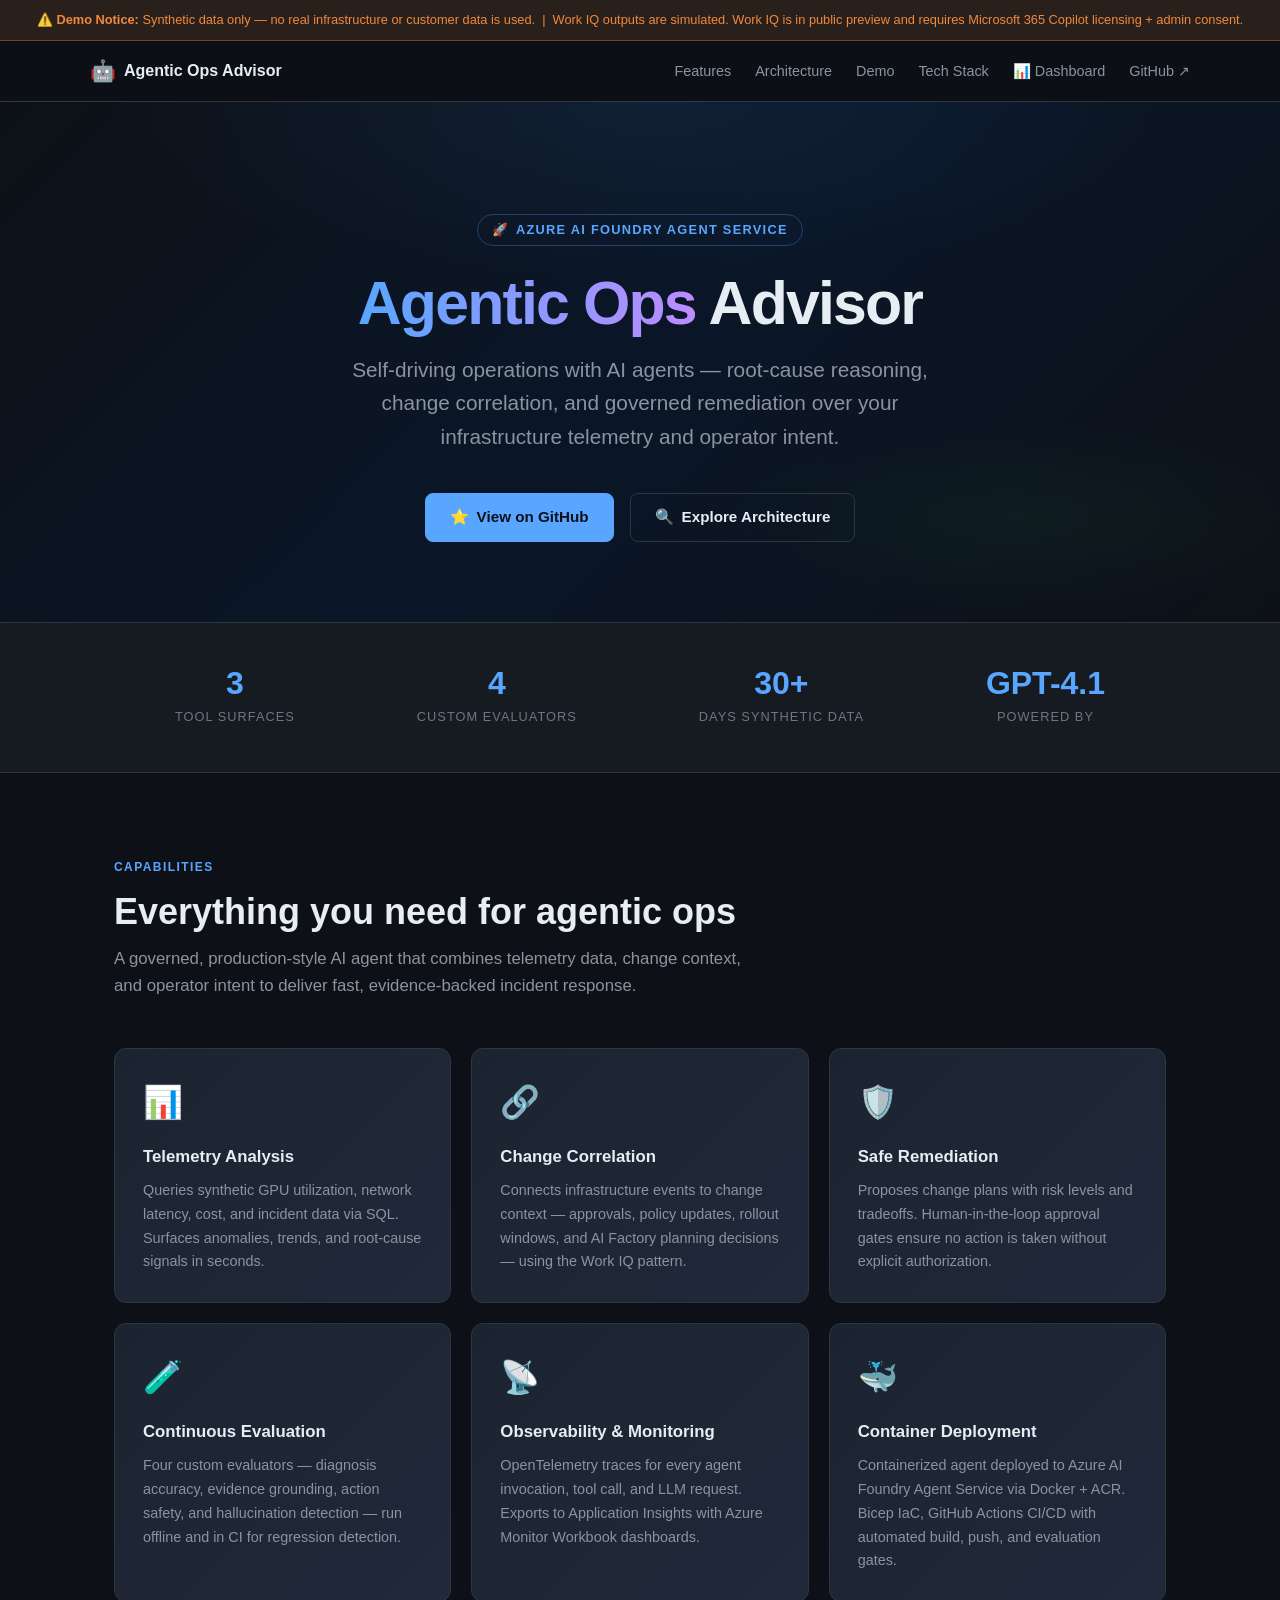
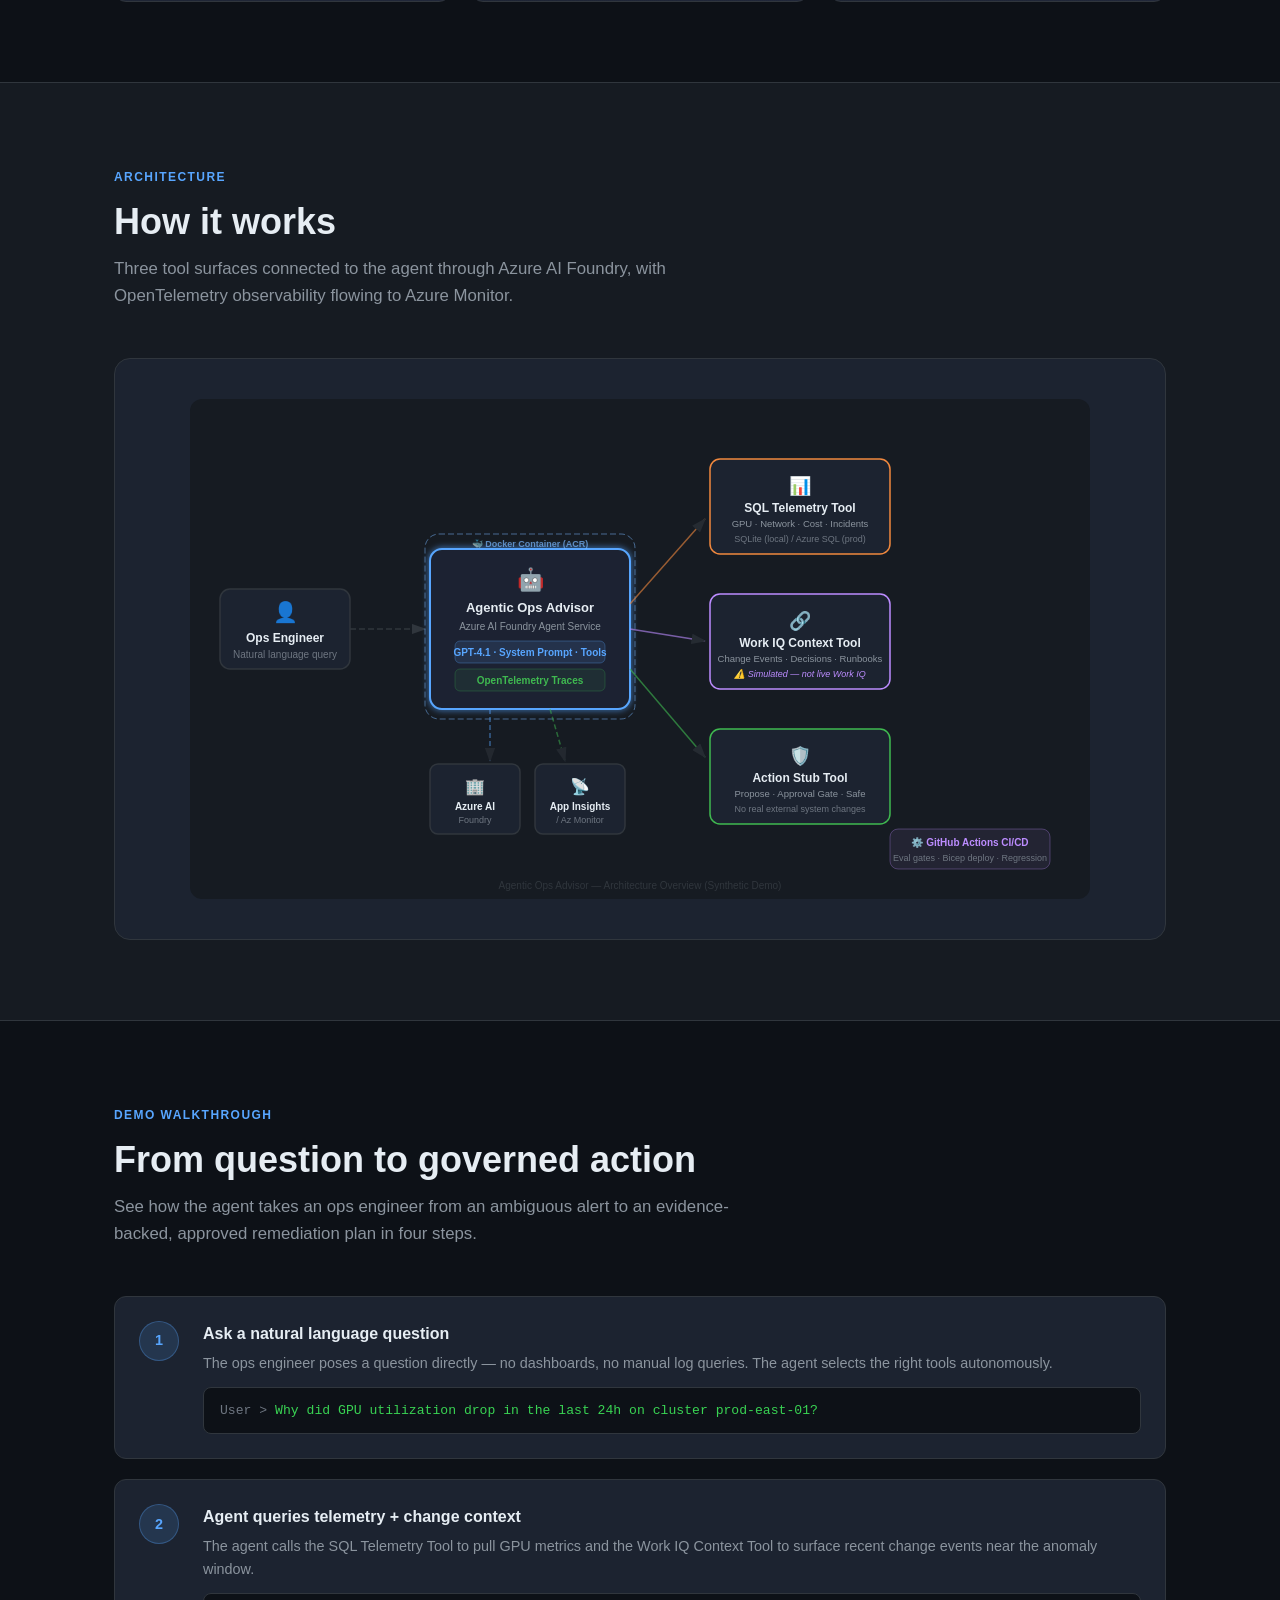
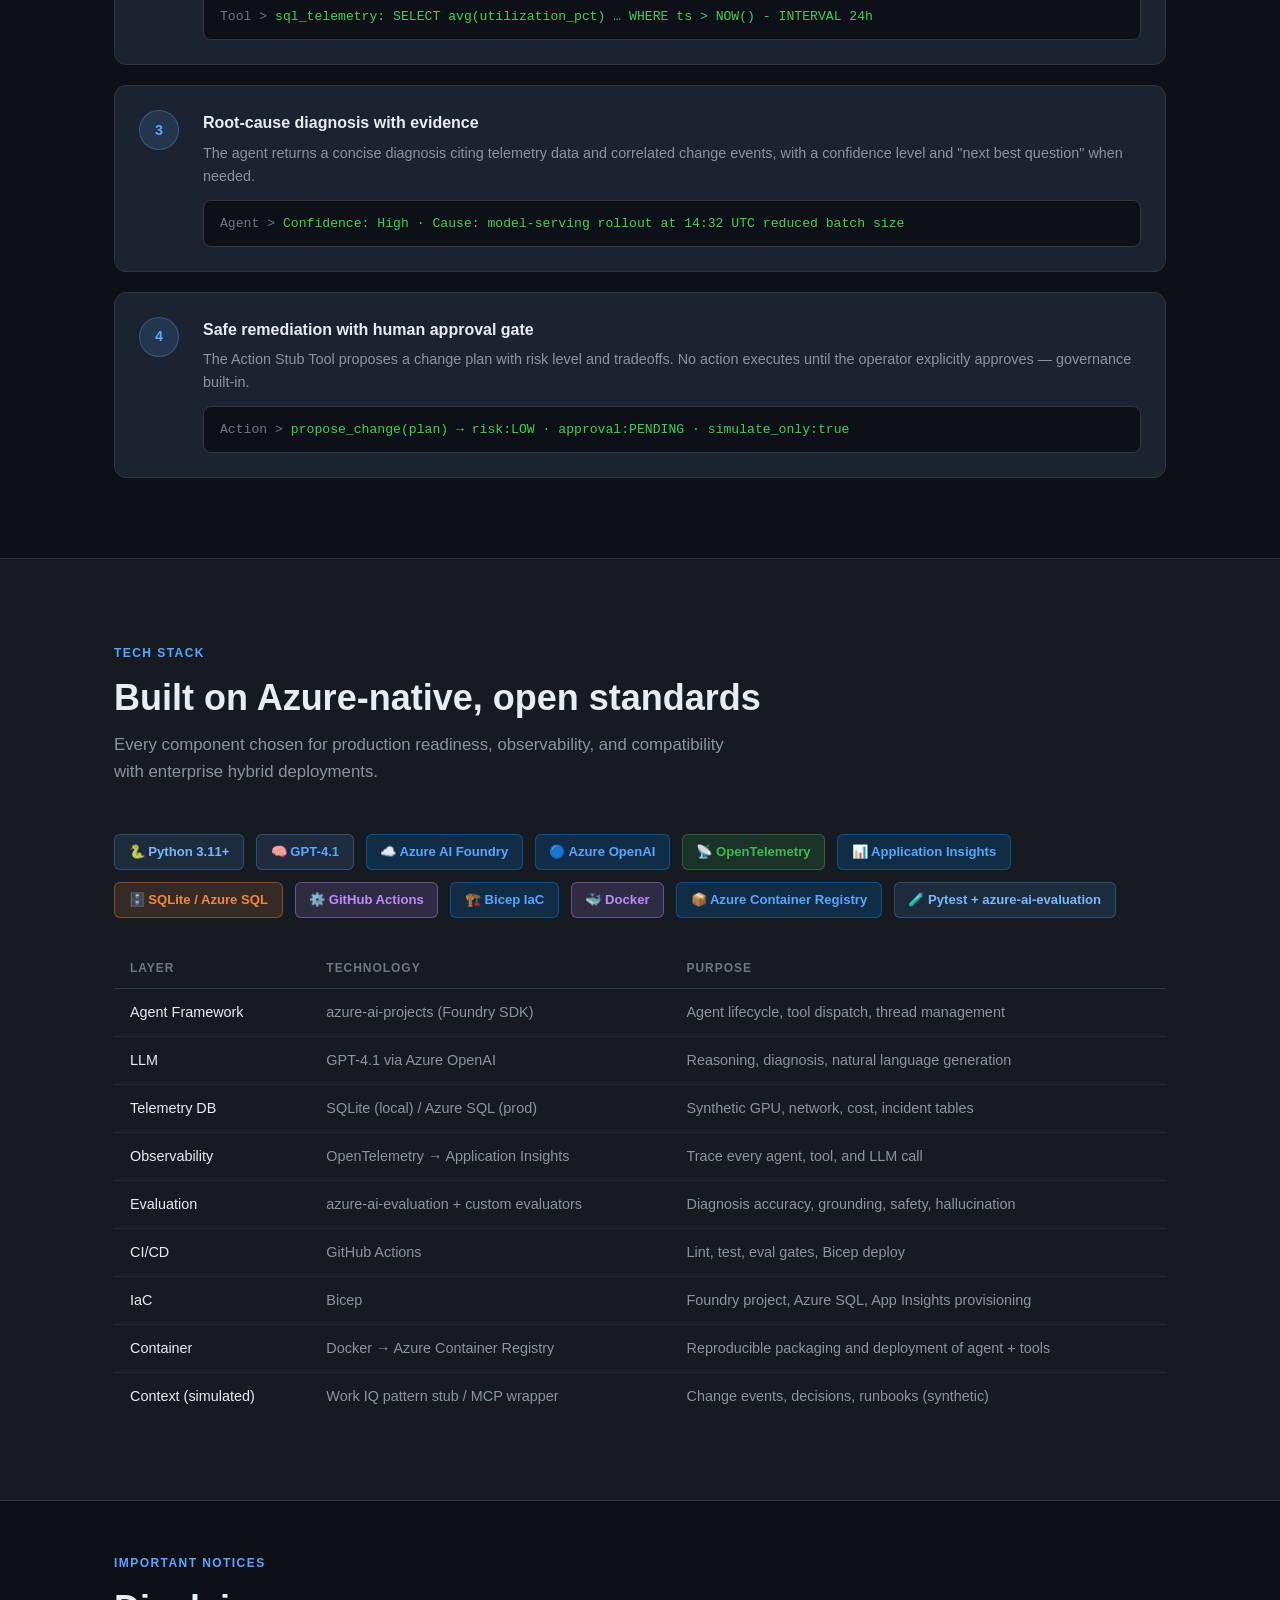
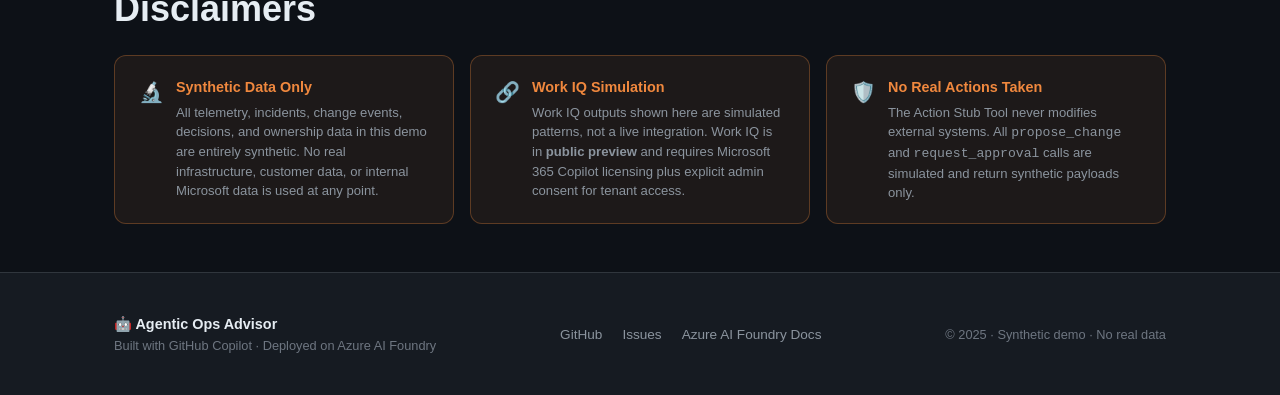
==== docs/index.html @ dc45b2d3 "feat(infra): deploy 9/10 resources to eastus + centralus SQL - Switched region from eastus2 to eastu" ====
<!DOCTYPE html>
<html lang="en">
<head>
  <meta charset="UTF-8" />
  <meta name="viewport" content="width=device-width, initial-scale=1.0" />
  <title>Agentic Ops Advisor — Self-Driving Operations with AI Agents</title>
  <meta name="description" content="Governed, production-style AI agent for root-cause reasoning over infrastructure telemetry and operator intent. Powered by Azure AI Foundry." />

  <!-- Open Graph -->
  <meta property="og:title" content="Agentic Ops Advisor" />
  <meta property="og:description" content="Self-driving operations with AI agents. Powered by Azure AI Foundry." />
  <meta property="og:type" content="website" />

  <!-- Favicon (emoji fallback) -->
  <link rel="icon" href="data:image/svg+xml,<svg xmlns='http://www.w3.org/2000/svg' viewBox='0 0 100 100'><text y='.9em' font-size='90'>🤖</text></svg>" />

  <link rel="stylesheet" href="style.css" />
</head>
<body>

  <!-- ═══════════════════════════════════════════
       DISCLAIMER BANNER
  ═══════════════════════════════════════════ -->
  <div class="disclaimer-banner" role="banner" aria-label="Important disclaimer">
    <p>
      <strong>⚠️ Demo Notice:</strong>
      Synthetic data only — no real infrastructure or customer data is used. &nbsp;|&nbsp;
      Work IQ outputs are simulated. Work IQ is in public preview and requires Microsoft 365 Copilot licensing + admin consent.
    </p>
  </div>

  <!-- ═══════════════════════════════════════════
       NAVIGATION
  ═══════════════════════════════════════════ -->
  <nav class="site-nav" aria-label="Main navigation">
    <div class="container">
      <a href="#" class="nav-brand">
        <span class="brand-icon" aria-hidden="true">🤖</span>
        Agentic Ops Advisor
      </a>
      <ul class="nav-links" role="list">
        <li><a href="#features">Features</a></li>
        <li><a href="#architecture">Architecture</a></li>
        <li><a href="#demo">Demo</a></li>
        <li><a href="#techstack">Tech Stack</a></li>
        <li><a href="pages/dashboard.html">📊 Dashboard</a></li>
        <li><a href="https://github.com/tammym-demos/Agentic-Ops-Advisor" target="_blank" rel="noopener">GitHub ↗</a></li>
      </ul>
    </div>
  </nav>

  <!-- ═══════════════════════════════════════════
       HERO
  ═══════════════════════════════════════════ -->
  <header class="hero" id="top">
    <div class="container">
      <div class="hero-eyebrow">
        <span aria-hidden="true">🚀</span>
        Azure AI Foundry Agent Service
      </div>

      <h1 class="hero-title">
        <span class="highlight">Agentic Ops</span> Advisor
      </h1>

      <p class="hero-tagline">
        Self-driving operations with AI agents — root-cause reasoning, change correlation,
        and governed remediation over your infrastructure telemetry and operator intent.
      </p>

      <div class="hero-ctas">
        <a href="https://github.com/tammym-demos/Agentic-Ops-Advisor"
           class="btn btn-primary"
           target="_blank" rel="noopener">
          <span aria-hidden="true">⭐</span> View on GitHub
        </a>
        <a href="#architecture" class="btn btn-secondary">
          <span aria-hidden="true">🔍</span> Explore Architecture
        </a>
      </div>
    </div>
  </header>

  <!-- ═══════════════════════════════════════════
       STATS STRIP
  ═══════════════════════════════════════════ -->
  <section class="stats-strip" aria-label="Project highlights">
    <div class="container">
      <div class="stat-item fade-in">
        <span class="stat-number">3</span>
        <span class="stat-label">Tool Surfaces</span>
      </div>
      <div class="stat-item fade-in">
        <span class="stat-number">4</span>
        <span class="stat-label">Custom Evaluators</span>
      </div>
      <div class="stat-item fade-in">
        <span class="stat-number">30+</span>
        <span class="stat-label">Days Synthetic Data</span>
      </div>
      <div class="stat-item fade-in">
        <span class="stat-number">GPT-4.1</span>
        <span class="stat-label">Powered by</span>
      </div>
    </div>
  </section>

  <!-- ═══════════════════════════════════════════
       FEATURES
  ═══════════════════════════════════════════ -->
  <section class="features" id="features">
    <div class="container">
      <span class="section-label">Capabilities</span>
      <h2 class="section-title">Everything you need for agentic ops</h2>
      <p class="section-subtitle">
        A governed, production-style AI agent that combines telemetry data, change context,
        and operator intent to deliver fast, evidence-backed incident response.
      </p>

      <div class="features-grid">

        <article class="feature-card fade-in" style="--card-accent: #58a6ff;">
          <span class="feature-icon" aria-hidden="true">📊</span>
          <h3 class="feature-title">Telemetry Analysis</h3>
          <p class="feature-desc">
            Queries synthetic GPU utilization, network latency, cost, and incident data via SQL.
            Surfaces anomalies, trends, and root-cause signals in seconds.
          </p>
        </article>

        <article class="feature-card fade-in" style="--card-accent: #bc8cff;">
          <span class="feature-icon" aria-hidden="true">🔗</span>
          <h3 class="feature-title">Change Correlation</h3>
          <p class="feature-desc">
            Connects infrastructure events to change context — approvals, policy updates,
            rollout windows, and AI Factory planning decisions — using the Work IQ pattern.
          </p>
        </article>

        <article class="feature-card fade-in" style="--card-accent: #3fb950;">
          <span class="feature-icon" aria-hidden="true">🛡️</span>
          <h3 class="feature-title">Safe Remediation</h3>
          <p class="feature-desc">
            Proposes change plans with risk levels and tradeoffs. Human-in-the-loop approval
            gates ensure no action is taken without explicit authorization.
          </p>
        </article>

        <article class="feature-card fade-in" style="--card-accent: #f0883e;">
          <span class="feature-icon" aria-hidden="true">🧪</span>
          <h3 class="feature-title">Continuous Evaluation</h3>
          <p class="feature-desc">
            Four custom evaluators — diagnosis accuracy, evidence grounding, action safety,
            and hallucination detection — run offline and in CI for regression detection.
          </p>
        </article>

        <article class="feature-card fade-in" style="--card-accent: #39d353;">
          <span class="feature-icon" aria-hidden="true">📡</span>
          <h3 class="feature-title">Observability & Monitoring</h3>
          <p class="feature-desc">
            OpenTelemetry traces for every agent invocation, tool call, and LLM request.
            Exports to Application Insights with Azure Monitor Workbook dashboards.
          </p>
        </article>

        <article class="feature-card fade-in" style="--card-accent: #79b8ff;">
          <span class="feature-icon" aria-hidden="true">🐳</span>
          <h3 class="feature-title">Container Deployment</h3>
          <p class="feature-desc">
            Containerized agent deployed to Azure AI Foundry Agent Service via Docker + ACR.
            Bicep IaC, GitHub Actions CI/CD with automated build, push, and evaluation gates.
          </p>
        </article>

      </div>
    </div>
  </section>

  <!-- ═══════════════════════════════════════════
       ARCHITECTURE
  ═══════════════════════════════════════════ -->
  <section class="architecture" id="architecture">
    <div class="container">
      <span class="section-label">Architecture</span>
      <h2 class="section-title">How it works</h2>
      <p class="section-subtitle">
        Three tool surfaces connected to the agent through Azure AI Foundry,
        with OpenTelemetry observability flowing to Azure Monitor.
      </p>

      <div class="arch-diagram fade-in">
        <!-- Inline architecture SVG diagram -->
        <svg viewBox="0 0 900 500" xmlns="http://www.w3.org/2000/svg"
             role="img" aria-label="Agentic Ops Advisor architecture diagram"
             style="width:100%; max-width:900px; font-family: -apple-system, BlinkMacSystemFont, 'Segoe UI', sans-serif;">

          <defs>
            <marker id="arrowhead" markerWidth="10" markerHeight="7"
                    refX="9" refY="3.5" orient="auto">
              <polygon points="0 0, 10 3.5, 0 7" fill="#30363d" />
            </marker>
            <marker id="arrowhead-blue" markerWidth="10" markerHeight="7"
                    refX="9" refY="3.5" orient="auto">
              <polygon points="0 0, 10 3.5, 0 7" fill="#58a6ff" />
            </marker>
            <filter id="glow">
              <feGaussianBlur stdDeviation="3" result="coloredBlur"/>
              <feMerge><feMergeNode in="coloredBlur"/><feMergeNode in="SourceGraphic"/></feMerge>
            </filter>
          </defs>

          <!-- Background -->
          <rect width="900" height="500" fill="#161b22" rx="12"/>

          <!-- ── OPERATOR (left) ── -->
          <rect x="30" y="190" width="130" height="80" rx="10" fill="#1c2330" stroke="#30363d" stroke-width="1.5"/>
          <text x="95" y="220" text-anchor="middle" fill="#8b949e" font-size="20">👤</text>
          <text x="95" y="243" text-anchor="middle" fill="#e6edf3" font-size="12" font-weight="600">Ops Engineer</text>
          <text x="95" y="259" text-anchor="middle" fill="#6e7681" font-size="10">Natural language query</text>

          <!-- Arrow: operator → agent -->
          <line x1="160" y1="230" x2="235" y2="230" stroke="#30363d" stroke-width="1.5"
                marker-end="url(#arrowhead)" stroke-dasharray="6 3"/>

          <!-- ── AGENT CORE (center) ── -->
          <rect x="240" y="150" width="200" height="160" rx="12" fill="#1c2330"
                stroke="#58a6ff" stroke-width="2" filter="url(#glow)"/>
          <text x="340" y="188" text-anchor="middle" fill="#58a6ff" font-size="22">🤖</text>
          <text x="340" y="213" text-anchor="middle" fill="#e6edf3" font-size="13" font-weight="700">Agentic Ops Advisor</text>
          <text x="340" y="231" text-anchor="middle" fill="#8b949e" font-size="10">Azure AI Foundry Agent Service</text>
          <rect x="265" y="242" width="150" height="22" rx="5" fill="rgba(88,166,255,0.12)" stroke="rgba(88,166,255,0.3)" stroke-width="1"/>
          <text x="340" y="257" text-anchor="middle" fill="#58a6ff" font-size="10" font-weight="600">GPT-4.1 · System Prompt · Tools</text>
          <rect x="265" y="270" width="150" height="22" rx="5" fill="rgba(63,185,80,0.08)" stroke="rgba(63,185,80,0.25)" stroke-width="1"/>
          <text x="340" y="285" text-anchor="middle" fill="#3fb950" font-size="10" font-weight="600">OpenTelemetry Traces</text>

          <!-- Container runtime label -->
          <rect x="235" y="135" width="210" height="185" rx="14" fill="none"
                stroke="#79b8ff" stroke-width="1" stroke-dasharray="6 3" opacity="0.5"/>
          <text x="340" y="148" text-anchor="middle" fill="#79b8ff" font-size="9" font-weight="600" opacity="0.7">🐳 Docker Container (ACR)</text>

          <!-- ── TOOL SURFACES (right column) ── -->
          <!-- SQL Telemetry Tool -->
          <rect x="520" y="60" width="180" height="95" rx="10" fill="#1c2330" stroke="#f0883e" stroke-width="1.5"/>
          <text x="610" y="93" text-anchor="middle" fill="#f0883e" font-size="18">📊</text>
          <text x="610" y="113" text-anchor="middle" fill="#e6edf3" font-size="12" font-weight="600">SQL Telemetry Tool</text>
          <text x="610" y="128" text-anchor="middle" fill="#8b949e" font-size="9.5">GPU · Network · Cost · Incidents</text>
          <text x="610" y="143" text-anchor="middle" fill="#6e7681" font-size="9">SQLite (local) / Azure SQL (prod)</text>

          <!-- Work IQ Context Tool -->
          <rect x="520" y="195" width="180" height="95" rx="10" fill="#1c2330" stroke="#bc8cff" stroke-width="1.5"/>
          <text x="610" y="228" text-anchor="middle" fill="#bc8cff" font-size="18">🔗</text>
          <text x="610" y="248" text-anchor="middle" fill="#e6edf3" font-size="12" font-weight="600">Work IQ Context Tool</text>
          <text x="610" y="263" text-anchor="middle" fill="#8b949e" font-size="9.5">Change Events · Decisions · Runbooks</text>
          <text x="610" y="278" text-anchor="middle" fill="#bc8cff" font-size="9" font-style="italic">⚠️ Simulated — not live Work IQ</text>

          <!-- Action Stub Tool -->
          <rect x="520" y="330" width="180" height="95" rx="10" fill="#1c2330" stroke="#3fb950" stroke-width="1.5"/>
          <text x="610" y="363" text-anchor="middle" fill="#3fb950" font-size="18">🛡️</text>
          <text x="610" y="383" text-anchor="middle" fill="#e6edf3" font-size="12" font-weight="600">Action Stub Tool</text>
          <text x="610" y="398" text-anchor="middle" fill="#8b949e" font-size="9.5">Propose · Approval Gate · Safe</text>
          <text x="610" y="413" text-anchor="middle" fill="#6e7681" font-size="9">No real external system changes</text>

          <!-- Arrows: agent → tools -->
          <line x1="440" y1="205" x2="515" y2="120" stroke="#f0883e" stroke-width="1.5"
                marker-end="url(#arrowhead)" opacity="0.6"/>
          <line x1="440" y1="230" x2="515" y2="242" stroke="#bc8cff" stroke-width="1.5"
                marker-end="url(#arrowhead)" opacity="0.6"/>
          <line x1="440" y1="270" x2="515" y2="358" stroke="#3fb950" stroke-width="1.5"
                marker-end="url(#arrowhead)" opacity="0.6"/>

          <!-- ── AZURE SERVICES (bottom) ── -->
          <rect x="240" y="365" width="90" height="70" rx="8" fill="#1c2330" stroke="#30363d" stroke-width="1.5"/>
          <text x="285" y="393" text-anchor="middle" fill="#58a6ff" font-size="16">🏢</text>
          <text x="285" y="411" text-anchor="middle" fill="#e6edf3" font-size="10" font-weight="600">Azure AI</text>
          <text x="285" y="424" text-anchor="middle" fill="#6e7681" font-size="9">Foundry</text>

          <rect x="345" y="365" width="90" height="70" rx="8" fill="#1c2330" stroke="#30363d" stroke-width="1.5"/>
          <text x="390" y="393" text-anchor="middle" fill="#3fb950" font-size="16">📡</text>
          <text x="390" y="411" text-anchor="middle" fill="#e6edf3" font-size="10" font-weight="600">App Insights</text>
          <text x="390" y="424" text-anchor="middle" fill="#6e7681" font-size="9">/ Az Monitor</text>

          <!-- Arrows: agent → azure services -->
          <line x1="300" y1="310" x2="300" y2="362" stroke="#58a6ff" stroke-width="1.5"
                marker-end="url(#arrowhead)" opacity="0.5" stroke-dasharray="5 3"/>
          <line x1="360" y1="310" x2="375" y2="362" stroke="#3fb950" stroke-width="1.5"
                marker-end="url(#arrowhead)" opacity="0.5" stroke-dasharray="5 3"/>

          <!-- ── CI/CD LABEL ── -->
          <rect x="700" y="430" width="160" height="40" rx="8" fill="rgba(188,140,255,0.08)" stroke="rgba(188,140,255,0.3)" stroke-width="1"/>
          <text x="780" y="447" text-anchor="middle" fill="#bc8cff" font-size="10" font-weight="600">⚙️  GitHub Actions CI/CD</text>
          <text x="780" y="462" text-anchor="middle" fill="#6e7681" font-size="9">Eval gates · Bicep deploy · Regression</text>

          <!-- Title label -->
          <text x="450" y="490" text-anchor="middle" fill="#30363d" font-size="10">
            Agentic Ops Advisor — Architecture Overview (Synthetic Demo)
          </text>
        </svg>
      </div>
    </div>
  </section>

  <!-- ═══════════════════════════════════════════
       DEMO WALKTHROUGH
  ═══════════════════════════════════════════ -->
  <section class="demo" id="demo">
    <div class="container">
      <span class="section-label">Demo Walkthrough</span>
      <h2 class="section-title">From question to governed action</h2>
      <p class="section-subtitle">
        See how the agent takes an ops engineer from an ambiguous alert to an evidence-backed,
        approved remediation plan in four steps.
      </p>

      <div class="demo-steps">

        <div class="demo-step fade-in">
          <div class="step-num" aria-hidden="true">1</div>
          <div class="step-content">
            <h3>Ask a natural language question</h3>
            <p>
              The ops engineer poses a question directly — no dashboards, no manual
              log queries. The agent selects the right tools autonomously.
            </p>
            <div class="code-snippet" role="code">
              <span class="prompt-char">User &gt; </span>
              Why did GPU utilization drop in the last 24h on cluster prod-east-01?
            </div>
          </div>
        </div>

        <div class="demo-step fade-in">
          <div class="step-num" aria-hidden="true">2</div>
          <div class="step-content">
            <h3>Agent queries telemetry + change context</h3>
            <p>
              The agent calls the SQL Telemetry Tool to pull GPU metrics and the
              Work IQ Context Tool to surface recent change events near the anomaly window.
            </p>
            <div class="code-snippet" role="code">
              <span class="prompt-char">Tool &gt; </span>
              sql_telemetry: SELECT avg(utilization_pct) … WHERE ts &gt; NOW() - INTERVAL 24h
            </div>
          </div>
        </div>

        <div class="demo-step fade-in">
          <div class="step-num" aria-hidden="true">3</div>
          <div class="step-content">
            <h3>Root-cause diagnosis with evidence</h3>
            <p>
              The agent returns a concise diagnosis citing telemetry data and correlated
              change events, with a confidence level and "next best question" when needed.
            </p>
            <div class="code-snippet" role="code">
              <span class="prompt-char">Agent &gt; </span>
              Confidence: High · Cause: model-serving rollout at 14:32 UTC reduced batch size
            </div>
          </div>
        </div>

        <div class="demo-step fade-in">
          <div class="step-num" aria-hidden="true">4</div>
          <div class="step-content">
            <h3>Safe remediation with human approval gate</h3>
            <p>
              The Action Stub Tool proposes a change plan with risk level and tradeoffs.
              No action executes until the operator explicitly approves — governance built-in.
            </p>
            <div class="code-snippet" role="code">
              <span class="prompt-char">Action &gt; </span>
              propose_change(plan) → risk:LOW · approval:PENDING · simulate_only:true
            </div>
          </div>
        </div>

      </div>
    </div>
  </section>

  <!-- ═══════════════════════════════════════════
       TECH STACK
  ═══════════════════════════════════════════ -->
  <section class="techstack" id="techstack">
    <div class="container">
      <span class="section-label">Tech Stack</span>
      <h2 class="section-title">Built on Azure-native, open standards</h2>
      <p class="section-subtitle">
        Every component chosen for production readiness, observability, and
        compatibility with enterprise hybrid deployments.
      </p>

      <div class="badges" role="list" aria-label="Technology badges">
        <span class="badge badge-python" role="listitem">🐍 Python 3.11+</span>
        <span class="badge badge-gpt" role="listitem">🧠 GPT-4.1</span>
        <span class="badge badge-azure" role="listitem">☁️ Azure AI Foundry</span>
        <span class="badge badge-azure" role="listitem">🔵 Azure OpenAI</span>
        <span class="badge badge-otel" role="listitem">📡 OpenTelemetry</span>
        <span class="badge badge-azure" role="listitem">📊 Application Insights</span>
        <span class="badge badge-sqlite" role="listitem">🗄️ SQLite / Azure SQL</span>
        <span class="badge badge-actions" role="listitem">⚙️ GitHub Actions</span>
        <span class="badge badge-azure" role="listitem">🏗️ Bicep IaC</span>
        <span class="badge badge-actions" role="listitem">🐳 Docker</span>
        <span class="badge badge-azure" role="listitem">📦 Azure Container Registry</span>
        <span class="badge badge-python" role="listitem">🧪 Pytest + azure-ai-evaluation</span>
      </div>

      <table class="tech-table" aria-label="Technology stack details">
        <thead>
          <tr>
            <th scope="col">Layer</th>
            <th scope="col">Technology</th>
            <th scope="col">Purpose</th>
          </tr>
        </thead>
        <tbody>
          <tr>
            <td>Agent Framework</td>
            <td>azure-ai-projects (Foundry SDK)</td>
            <td>Agent lifecycle, tool dispatch, thread management</td>
          </tr>
          <tr>
            <td>LLM</td>
            <td>GPT-4.1 via Azure OpenAI</td>
            <td>Reasoning, diagnosis, natural language generation</td>
          </tr>
          <tr>
            <td>Telemetry DB</td>
            <td>SQLite (local) / Azure SQL (prod)</td>
            <td>Synthetic GPU, network, cost, incident tables</td>
          </tr>
          <tr>
            <td>Observability</td>
            <td>OpenTelemetry → Application Insights</td>
            <td>Trace every agent, tool, and LLM call</td>
          </tr>
          <tr>
            <td>Evaluation</td>
            <td>azure-ai-evaluation + custom evaluators</td>
            <td>Diagnosis accuracy, grounding, safety, hallucination</td>
          </tr>
          <tr>
            <td>CI/CD</td>
            <td>GitHub Actions</td>
            <td>Lint, test, eval gates, Bicep deploy</td>
          </tr>
          <tr>
            <td>IaC</td>
            <td>Bicep</td>
            <td>Foundry project, Azure SQL, App Insights provisioning</td>
          </tr>
          <tr>
            <td>Container</td>
            <td>Docker → Azure Container Registry</td>
            <td>Reproducible packaging and deployment of agent + tools</td>
          </tr>
          <tr>
            <td>Context (simulated)</td>
            <td>Work IQ pattern stub / MCP wrapper</td>
            <td>Change events, decisions, runbooks (synthetic)</td>
          </tr>
        </tbody>
      </table>
    </div>
  </section>

  <!-- ═══════════════════════════════════════════
       DISCLAIMERS
  ═══════════════════════════════════════════ -->
  <section class="disclaimers" id="disclaimers" aria-label="Important disclaimers">
    <div class="container">
      <span class="section-label">Important Notices</span>
      <h2 class="section-title" style="margin-bottom: 1.5rem;">Disclaimers</h2>

      <div class="disclaimer-cards">

        <div class="disclaimer-card">
          <span class="disc-icon" aria-hidden="true">🔬</span>
          <div>
            <h4>Synthetic Data Only</h4>
            <p>
              All telemetry, incidents, change events, decisions, and ownership data in this
              demo are entirely synthetic. No real infrastructure, customer data, or internal
              Microsoft data is used at any point.
            </p>
          </div>
        </div>

        <div class="disclaimer-card">
          <span class="disc-icon" aria-hidden="true">🔗</span>
          <div>
            <h4>Work IQ Simulation</h4>
            <p>
              Work IQ outputs shown here are simulated patterns, not a live integration.
              Work IQ is in <strong>public preview</strong> and requires Microsoft 365 Copilot
              licensing plus explicit admin consent for tenant access.
            </p>
          </div>
        </div>

        <div class="disclaimer-card">
          <span class="disc-icon" aria-hidden="true">🛡️</span>
          <div>
            <h4>No Real Actions Taken</h4>
            <p>
              The Action Stub Tool never modifies external systems. All
              <code>propose_change</code> and <code>request_approval</code> calls are
              simulated and return synthetic payloads only.
            </p>
          </div>
        </div>

      </div>
    </div>
  </section>

  <!-- ═══════════════════════════════════════════
       FOOTER
  ═══════════════════════════════════════════ -->
  <footer class="site-footer">
    <div class="container">
      <div>
        <div class="footer-brand">🤖 Agentic Ops Advisor</div>
        <div class="footer-note">Built with GitHub Copilot · Deployed on Azure AI Foundry</div>
      </div>

      <nav class="footer-links" aria-label="Footer links">
        <a href="https://github.com/tammym-demos/Agentic-Ops-Advisor" target="_blank" rel="noopener">GitHub</a>
        <a href="https://github.com/tammym-demos/Agentic-Ops-Advisor/issues" target="_blank" rel="noopener">Issues</a>
        <a href="https://learn.microsoft.com/azure/ai-studio/" target="_blank" rel="noopener">Azure AI Foundry Docs</a>
      </nav>

      <div class="footer-note">
        © 2025 · Synthetic demo · No real data
      </div>
    </div>
  </footer>

  <!-- ═══════════════════════════════════════════
       SCROLL ANIMATION
  ═══════════════════════════════════════════ -->
  <script>
    (function () {
      var observer = new IntersectionObserver(function (entries) {
        entries.forEach(function (entry) {
          if (entry.isIntersecting) {
            entry.target.classList.add('visible');
          }
        });
      }, { threshold: 0.12 });

      document.querySelectorAll('.fade-in').forEach(function (el) {
        observer.observe(el);
      });
    })();
  </script>

</body>
</html>
---- docs/style.css ----
/* ============================================================
   Agentic Ops Advisor — GitHub Pages Brochure Styles
   Dark theme, responsive, modern ops aesthetic
   ============================================================ */

/* ---------- Reset & Base ---------- */
*, *::before, *::after {
  box-sizing: border-box;
  margin: 0;
  padding: 0;
}

:root {
  /* Color palette */
  --bg-primary:    #0d1117;
  --bg-secondary:  #161b22;
  --bg-card:       #1c2330;
  --bg-card-hover: #21283a;
  --border:        #30363d;
  --border-accent: #1f6feb;

  --text-primary:   #e6edf3;
  --text-secondary: #8b949e;
  --text-muted:     #6e7681;

  --accent-blue:    #58a6ff;
  --accent-green:   #3fb950;
  --accent-orange:  #f0883e;
  --accent-purple:  #bc8cff;
  --accent-cyan:    #39d353;

  --gradient-hero: linear-gradient(135deg, #0d1117 0%, #0a1628 50%, #0d1117 100%);
  --gradient-card: linear-gradient(135deg, #1c2330 0%, #21283a 100%);

  /* Spacing */
  --section-pad: 5rem 1.5rem;
  --max-width: 1100px;

  /* Typography */
  --font-sans: -apple-system, BlinkMacSystemFont, 'Segoe UI', Roboto, Oxygen,
               Ubuntu, Cantarell, 'Open Sans', 'Helvetica Neue', sans-serif;
  --font-mono: 'SFMono-Regular', Consolas, 'Liberation Mono', Menlo, monospace;
}

html {
  scroll-behavior: smooth;
}

body {
  background-color: var(--bg-primary);
  color: var(--text-primary);
  font-family: var(--font-sans);
  font-size: 16px;
  line-height: 1.6;
  overflow-x: hidden;
}

a {
  color: var(--accent-blue);
  text-decoration: none;
  transition: color 0.2s ease;
}

a:hover {
  color: #79b8ff;
  text-decoration: underline;
}

img { max-width: 100%; height: auto; }

/* ---------- Utility ---------- */
.container {
  max-width: var(--max-width);
  margin: 0 auto;
  padding: 0 1.5rem;
}

.section-label {
  display: inline-block;
  font-size: 0.75rem;
  font-weight: 600;
  letter-spacing: 0.12em;
  text-transform: uppercase;
  color: var(--accent-blue);
  margin-bottom: 0.75rem;
}

.section-title {
  font-size: clamp(1.6rem, 3vw, 2.25rem);
  font-weight: 700;
  color: var(--text-primary);
  margin-bottom: 0.75rem;
  line-height: 1.25;
}

.section-subtitle {
  font-size: 1.05rem;
  color: var(--text-secondary);
  max-width: 640px;
  margin-bottom: 3rem;
}

/* ---------- Navigation ---------- */
.site-nav {
  position: sticky;
  top: 0;
  z-index: 100;
  background: rgba(13, 17, 23, 0.9);
  backdrop-filter: blur(12px);
  -webkit-backdrop-filter: blur(12px);
  border-bottom: 1px solid var(--border);
  padding: 0.85rem 1.5rem;
}

.site-nav .container {
  display: flex;
  align-items: center;
  justify-content: space-between;
  padding: 0;
}

.nav-brand {
  display: flex;
  align-items: center;
  gap: 0.5rem;
  font-weight: 700;
  font-size: 1rem;
  color: var(--text-primary);
  text-decoration: none;
}

.nav-brand .brand-icon {
  font-size: 1.3rem;
}

.nav-links {
  display: flex;
  gap: 1.5rem;
  list-style: none;
}

.nav-links a {
  font-size: 0.9rem;
  color: var(--text-secondary);
  text-decoration: none;
  transition: color 0.2s ease;
}

.nav-links a:hover {
  color: var(--text-primary);
  text-decoration: none;
}

/* ---------- Disclaimer Banner ---------- */
.disclaimer-banner {
  background: rgba(240, 136, 62, 0.12);
  border-bottom: 1px solid rgba(240, 136, 62, 0.35);
  padding: 0.6rem 1.5rem;
  text-align: center;
}

.disclaimer-banner p {
  font-size: 0.8rem;
  color: var(--accent-orange);
  margin: 0;
}

.disclaimer-banner strong {
  font-weight: 600;
}

/* ---------- Hero ---------- */
.hero {
  background: var(--gradient-hero);
  padding: 7rem 1.5rem 5rem;
  text-align: center;
  position: relative;
  overflow: hidden;
}

.hero::before {
  content: '';
  position: absolute;
  inset: 0;
  background:
    radial-gradient(ellipse 60% 50% at 50% 0%, rgba(88, 166, 255, 0.08) 0%, transparent 70%),
    radial-gradient(ellipse 40% 30% at 80% 80%, rgba(63, 185, 80, 0.06) 0%, transparent 60%);
  pointer-events: none;
}

.hero-eyebrow {
  display: inline-flex;
  align-items: center;
  gap: 0.4rem;
  font-size: 0.8rem;
  font-weight: 600;
  letter-spacing: 0.1em;
  text-transform: uppercase;
  color: var(--accent-blue);
  border: 1px solid rgba(88, 166, 255, 0.3);
  border-radius: 100px;
  padding: 0.3rem 0.9rem;
  margin-bottom: 1.5rem;
  animation: fadeInUp 0.6s ease both;
}

.hero-title {
  font-size: clamp(2.2rem, 5vw, 3.8rem);
  font-weight: 800;
  letter-spacing: -0.03em;
  line-height: 1.1;
  color: var(--text-primary);
  margin-bottom: 1rem;
  animation: fadeInUp 0.6s 0.1s ease both;
}

.hero-title .highlight {
  background: linear-gradient(90deg, var(--accent-blue) 0%, var(--accent-purple) 100%);
  -webkit-background-clip: text;
  -webkit-text-fill-color: transparent;
  background-clip: text;
}

.hero-tagline {
  font-size: clamp(1rem, 2vw, 1.3rem);
  color: var(--text-secondary);
  max-width: 640px;
  margin: 0 auto 2.5rem;
  animation: fadeInUp 0.6s 0.2s ease both;
}

.hero-ctas {
  display: flex;
  gap: 1rem;
  justify-content: center;
  flex-wrap: wrap;
  animation: fadeInUp 0.6s 0.3s ease both;
}

.btn {
  display: inline-flex;
  align-items: center;
  gap: 0.5rem;
  padding: 0.7rem 1.5rem;
  border-radius: 8px;
  font-size: 0.95rem;
  font-weight: 600;
  cursor: pointer;
  transition: all 0.2s ease;
  text-decoration: none;
  border: 1px solid transparent;
}

.btn-primary {
  background: var(--accent-blue);
  color: #0d1117;
  border-color: var(--accent-blue);
}

.btn-primary:hover {
  background: #79b8ff;
  border-color: #79b8ff;
  color: #0d1117;
  text-decoration: none;
  transform: translateY(-1px);
  box-shadow: 0 4px 16px rgba(88, 166, 255, 0.3);
}

.btn-secondary {
  background: transparent;
  color: var(--text-primary);
  border-color: var(--border);
}

.btn-secondary:hover {
  background: var(--bg-card);
  border-color: var(--accent-blue);
  color: var(--text-primary);
  text-decoration: none;
  transform: translateY(-1px);
}

/* ---------- Stats Strip ---------- */
.stats-strip {
  background: var(--bg-secondary);
  border-top: 1px solid var(--border);
  border-bottom: 1px solid var(--border);
  padding: 2rem 1.5rem;
}

.stats-strip .container {
  display: flex;
  gap: 0;
  justify-content: space-around;
  flex-wrap: wrap;
}

.stat-item {
  text-align: center;
  padding: 0.75rem 2rem;
}

.stat-number {
  display: block;
  font-size: 2rem;
  font-weight: 800;
  color: var(--accent-blue);
  line-height: 1;
  margin-bottom: 0.25rem;
}

.stat-label {
  font-size: 0.8rem;
  color: var(--text-muted);
  text-transform: uppercase;
  letter-spacing: 0.08em;
}

/* ---------- Features ---------- */
.features {
  padding: var(--section-pad);
  background: var(--bg-primary);
}

.features-grid {
  display: grid;
  grid-template-columns: repeat(auto-fit, minmax(290px, 1fr));
  gap: 1.25rem;
}

.feature-card {
  background: var(--gradient-card);
  border: 1px solid var(--border);
  border-radius: 12px;
  padding: 1.75rem;
  transition: all 0.25s ease;
  position: relative;
  overflow: hidden;
}

.feature-card::before {
  content: '';
  position: absolute;
  top: 0;
  left: 0;
  right: 0;
  height: 3px;
  background: var(--card-accent, var(--accent-blue));
  opacity: 0;
  transition: opacity 0.25s ease;
}

.feature-card:hover {
  border-color: var(--border-accent);
  background: var(--bg-card-hover);
  transform: translateY(-3px);
  box-shadow: 0 8px 32px rgba(0, 0, 0, 0.3);
}

.feature-card:hover::before {
  opacity: 1;
}

.feature-icon {
  font-size: 2rem;
  margin-bottom: 1rem;
  display: block;
}

.feature-title {
  font-size: 1.05rem;
  font-weight: 700;
  color: var(--text-primary);
  margin-bottom: 0.5rem;
}

.feature-desc {
  font-size: 0.9rem;
  color: var(--text-secondary);
  line-height: 1.65;
}

/* ---------- Architecture ---------- */
.architecture {
  padding: var(--section-pad);
  background: var(--bg-secondary);
  border-top: 1px solid var(--border);
  border-bottom: 1px solid var(--border);
}

.arch-diagram {
  background: var(--bg-card);
  border: 1px solid var(--border);
  border-radius: 16px;
  padding: 2.5rem 2rem;
  overflow-x: auto;
}

.arch-diagram svg {
  display: block;
  margin: 0 auto;
  max-width: 100%;
}

/* ---------- Demo Section ---------- */
.demo {
  padding: var(--section-pad);
  background: var(--bg-primary);
}

.demo-steps {
  display: grid;
  gap: 1.25rem;
}

.demo-step {
  display: grid;
  grid-template-columns: auto 1fr;
  gap: 1.5rem;
  background: var(--bg-card);
  border: 1px solid var(--border);
  border-radius: 12px;
  padding: 1.5rem;
  transition: border-color 0.2s ease;
}

.demo-step:hover {
  border-color: var(--accent-blue);
}

.step-num {
  display: flex;
  align-items: center;
  justify-content: center;
  width: 2.5rem;
  height: 2.5rem;
  flex-shrink: 0;
  background: rgba(88, 166, 255, 0.15);
  border: 1px solid rgba(88, 166, 255, 0.3);
  border-radius: 50%;
  font-size: 0.9rem;
  font-weight: 700;
  color: var(--accent-blue);
}

.step-content h3 {
  font-size: 1rem;
  font-weight: 600;
  color: var(--text-primary);
  margin-bottom: 0.35rem;
}

.step-content p {
  font-size: 0.9rem;
  color: var(--text-secondary);
  margin-bottom: 0.75rem;
}

.code-snippet {
  background: var(--bg-primary);
  border: 1px solid var(--border);
  border-radius: 8px;
  padding: 0.75rem 1rem;
  font-family: var(--font-mono);
  font-size: 0.82rem;
  color: var(--accent-cyan);
  overflow-x: auto;
  white-space: nowrap;
}

.code-snippet .prompt-char {
  color: var(--text-muted);
  user-select: none;
}

/* ---------- Tech Stack ---------- */
.techstack {
  padding: var(--section-pad);
  background: var(--bg-secondary);
  border-top: 1px solid var(--border);
  border-bottom: 1px solid var(--border);
}

.badges {
  display: flex;
  flex-wrap: wrap;
  gap: 0.75rem;
  margin-bottom: 2rem;
}

.badge {
  display: inline-flex;
  align-items: center;
  gap: 0.4rem;
  padding: 0.4rem 0.85rem;
  border-radius: 6px;
  font-size: 0.82rem;
  font-weight: 600;
  border: 1px solid transparent;
}

.badge-python  { background: rgba(55, 118, 171, 0.2); border-color: rgba(55, 118, 171, 0.5); color: #79b8ff; }
.badge-azure   { background: rgba(0, 120, 215, 0.2);  border-color: rgba(0, 120, 215, 0.5);  color: #58a6ff; }
.badge-otel    { background: rgba(63, 185, 80, 0.15); border-color: rgba(63, 185, 80, 0.4);  color: var(--accent-green); }
.badge-actions { background: rgba(188, 140, 255, 0.15); border-color: rgba(188, 140, 255, 0.4); color: var(--accent-purple); }
.badge-sqlite  { background: rgba(240, 136, 62, 0.15); border-color: rgba(240, 136, 62, 0.4); color: var(--accent-orange); }
.badge-gpt     { background: rgba(88, 166, 255, 0.12); border-color: rgba(88, 166, 255, 0.3); color: var(--accent-blue); }

.tech-table {
  width: 100%;
  border-collapse: collapse;
  font-size: 0.9rem;
}

.tech-table th {
  text-align: left;
  padding: 0.6rem 1rem;
  font-size: 0.75rem;
  text-transform: uppercase;
  letter-spacing: 0.08em;
  color: var(--text-muted);
  border-bottom: 1px solid var(--border);
}

.tech-table td {
  padding: 0.75rem 1rem;
  border-bottom: 1px solid rgba(48, 54, 61, 0.5);
  color: var(--text-secondary);
  vertical-align: top;
}

.tech-table td:first-child {
  color: var(--text-primary);
  font-weight: 500;
  white-space: nowrap;
}

.tech-table tr:last-child td { border-bottom: none; }

/* ---------- Disclaimer Section ---------- */
.disclaimers {
  padding: 3rem 1.5rem;
  background: var(--bg-primary);
}

.disclaimer-cards {
  display: grid;
  grid-template-columns: repeat(auto-fit, minmax(280px, 1fr));
  gap: 1rem;
}

.disclaimer-card {
  background: rgba(240, 136, 62, 0.07);
  border: 1px solid rgba(240, 136, 62, 0.3);
  border-radius: 12px;
  padding: 1.25rem 1.5rem;
  display: flex;
  gap: 0.75rem;
  align-items: flex-start;
}

.disclaimer-card .disc-icon {
  font-size: 1.25rem;
  flex-shrink: 0;
  margin-top: 0.05rem;
}

.disclaimer-card h4 {
  font-size: 0.9rem;
  font-weight: 600;
  color: var(--accent-orange);
  margin-bottom: 0.25rem;
}

.disclaimer-card p {
  font-size: 0.82rem;
  color: var(--text-secondary);
  line-height: 1.5;
}

/* ---------- Footer ---------- */
.site-footer {
  background: var(--bg-secondary);
  border-top: 1px solid var(--border);
  padding: 2.5rem 1.5rem;
}

.site-footer .container {
  display: flex;
  align-items: center;
  justify-content: space-between;
  flex-wrap: wrap;
  gap: 1rem;
}

.footer-brand {
  font-size: 0.9rem;
  font-weight: 600;
  color: var(--text-primary);
}

.footer-note {
  font-size: 0.8rem;
  color: var(--text-muted);
}

.footer-links {
  display: flex;
  gap: 1.25rem;
  flex-wrap: wrap;
}

.footer-links a {
  font-size: 0.85rem;
  color: var(--text-secondary);
}

/* ---------- Animations ---------- */
@keyframes fadeInUp {
  from {
    opacity: 0;
    transform: translateY(18px);
  }
  to {
    opacity: 1;
    transform: translateY(0);
  }
}

.fade-in {
  opacity: 0;
  transform: translateY(20px);
  transition: opacity 0.5s ease, transform 0.5s ease;
}

.fade-in.visible {
  opacity: 1;
  transform: translateY(0);
}

/* ---------- Responsive ---------- */
@media (max-width: 768px) {
  :root { --section-pad: 3.5rem 1rem; }

  .nav-links { display: none; }

  .hero { padding: 4.5rem 1rem 3.5rem; }

  .stats-strip .container {
    gap: 0.5rem;
  }

  .stat-item { padding: 0.5rem 1rem; }

  .demo-step {
    grid-template-columns: 1fr;
    gap: 0.75rem;
  }

  .step-num { width: 2rem; height: 2rem; }

  .site-footer .container {
    flex-direction: column;
    text-align: center;
  }
}

@media (max-width: 480px) {
  .hero-ctas { flex-direction: column; align-items: center; }
  .btn { width: 100%; max-width: 280px; justify-content: center; }
}
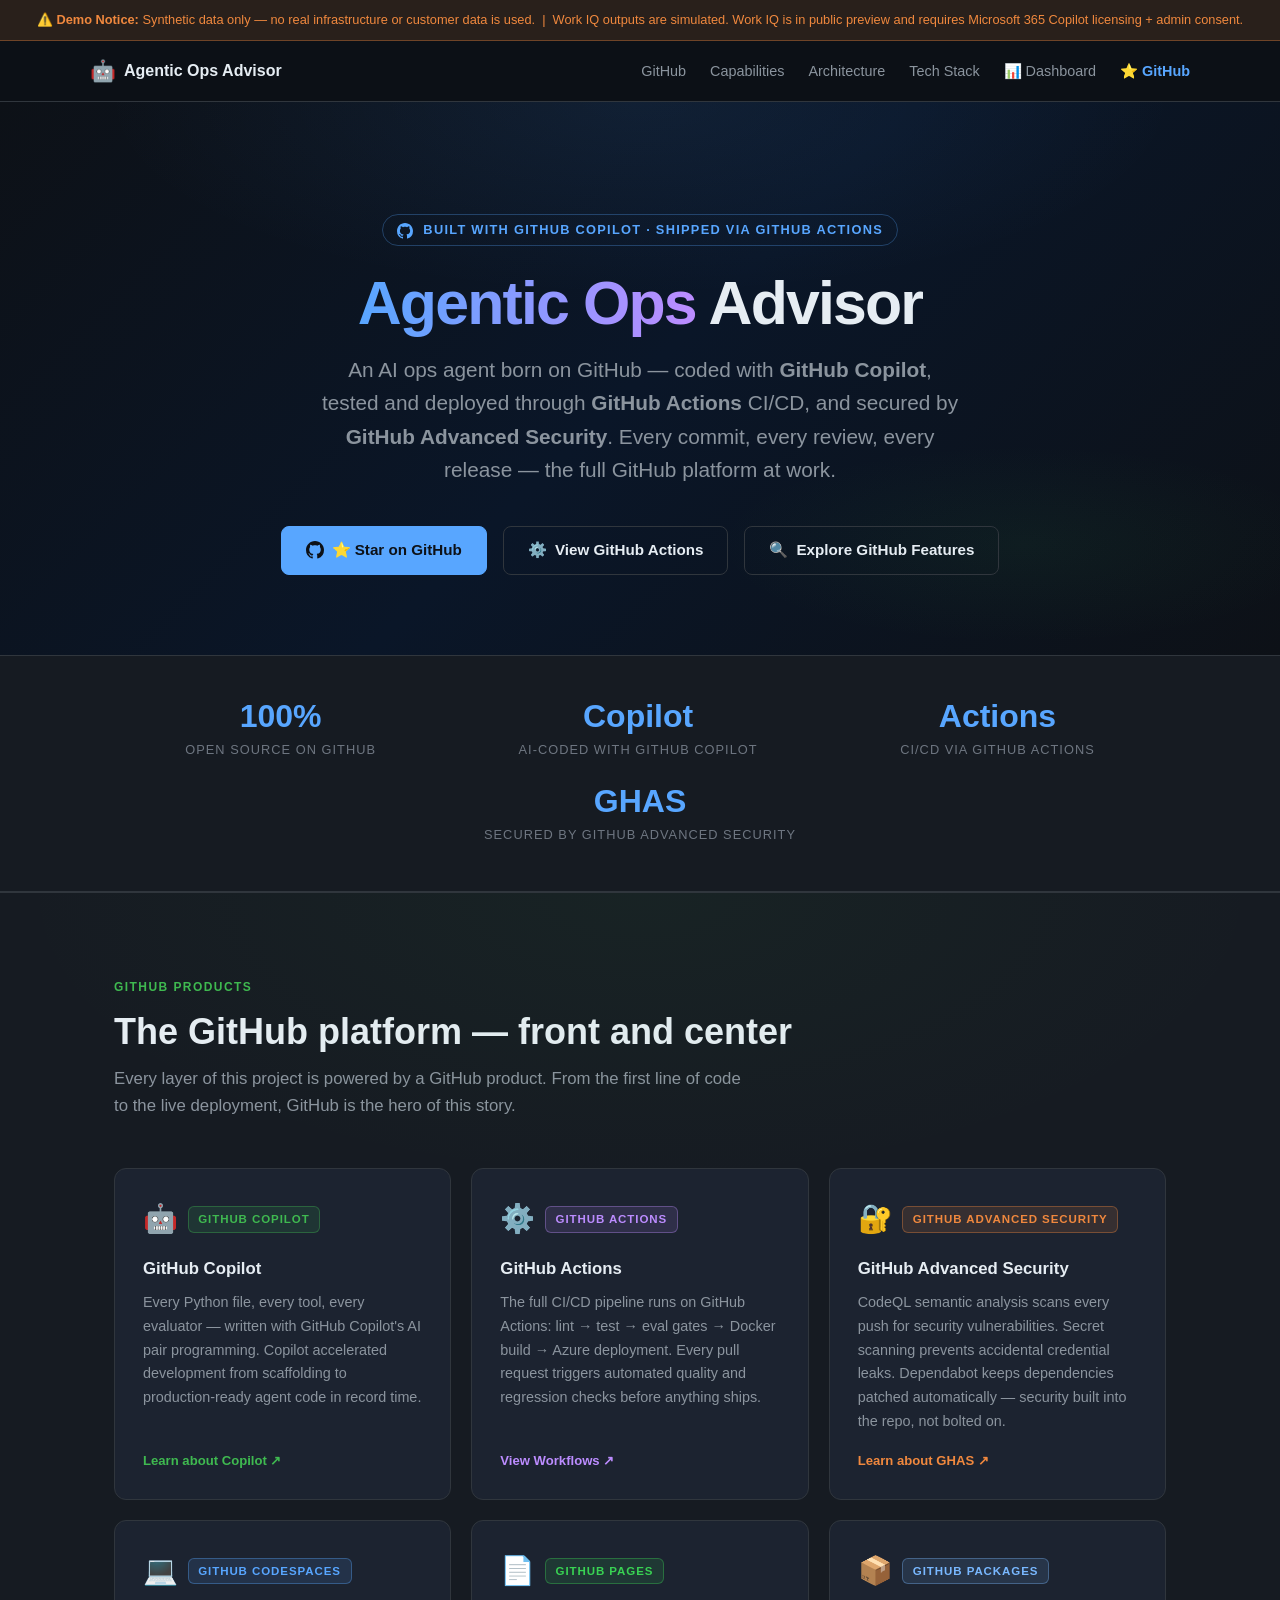
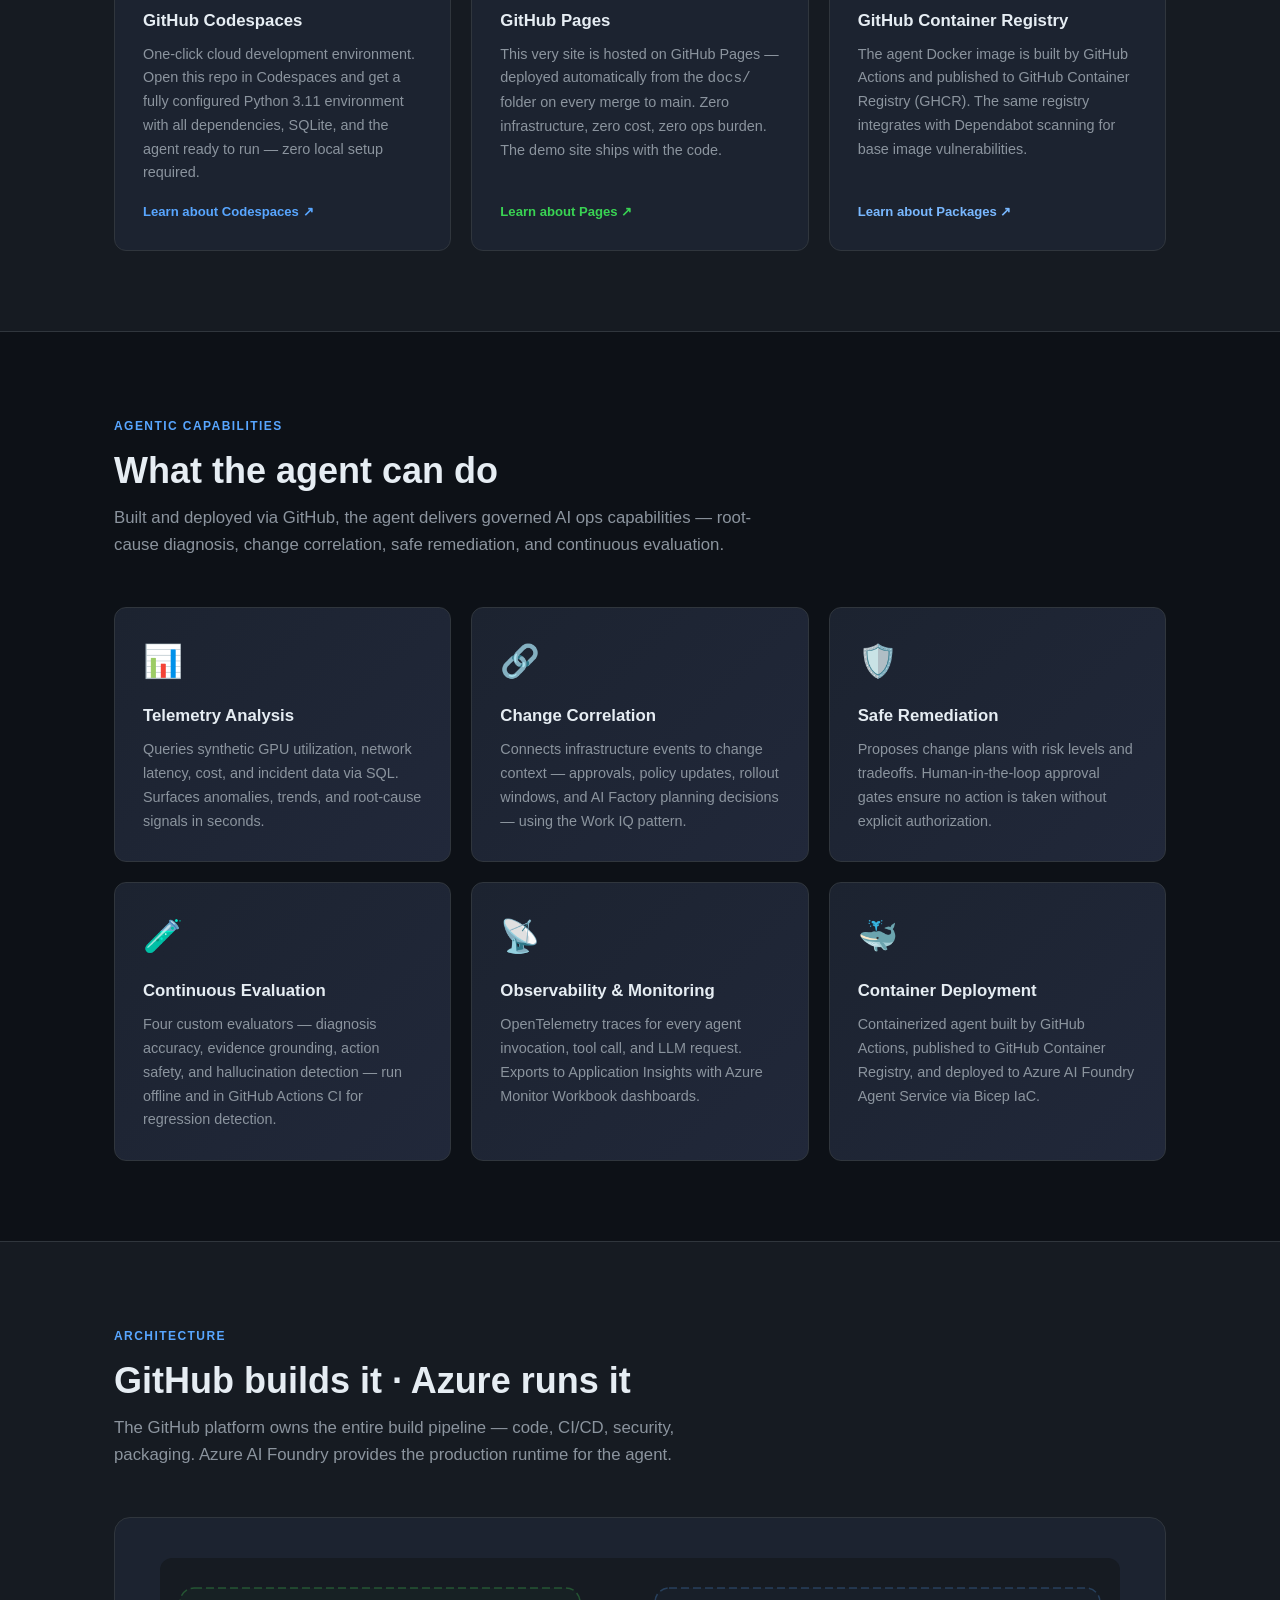
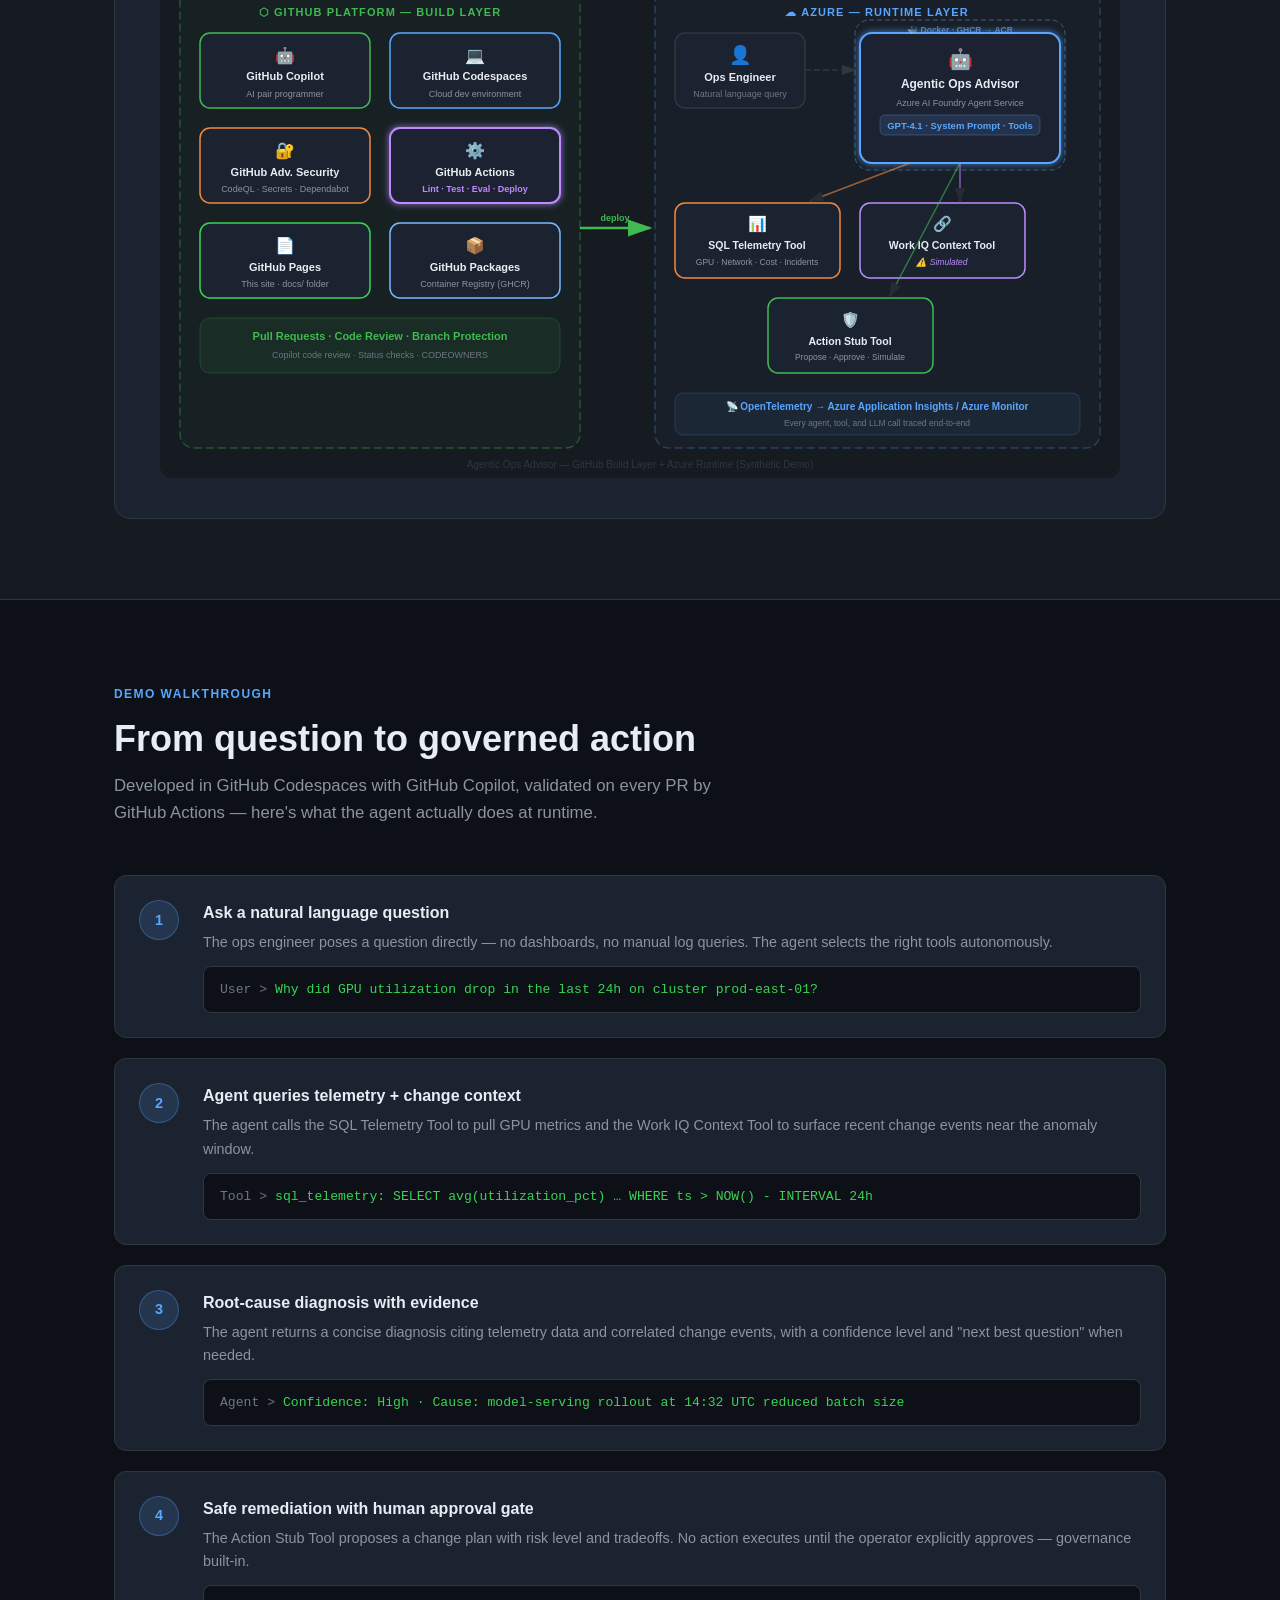
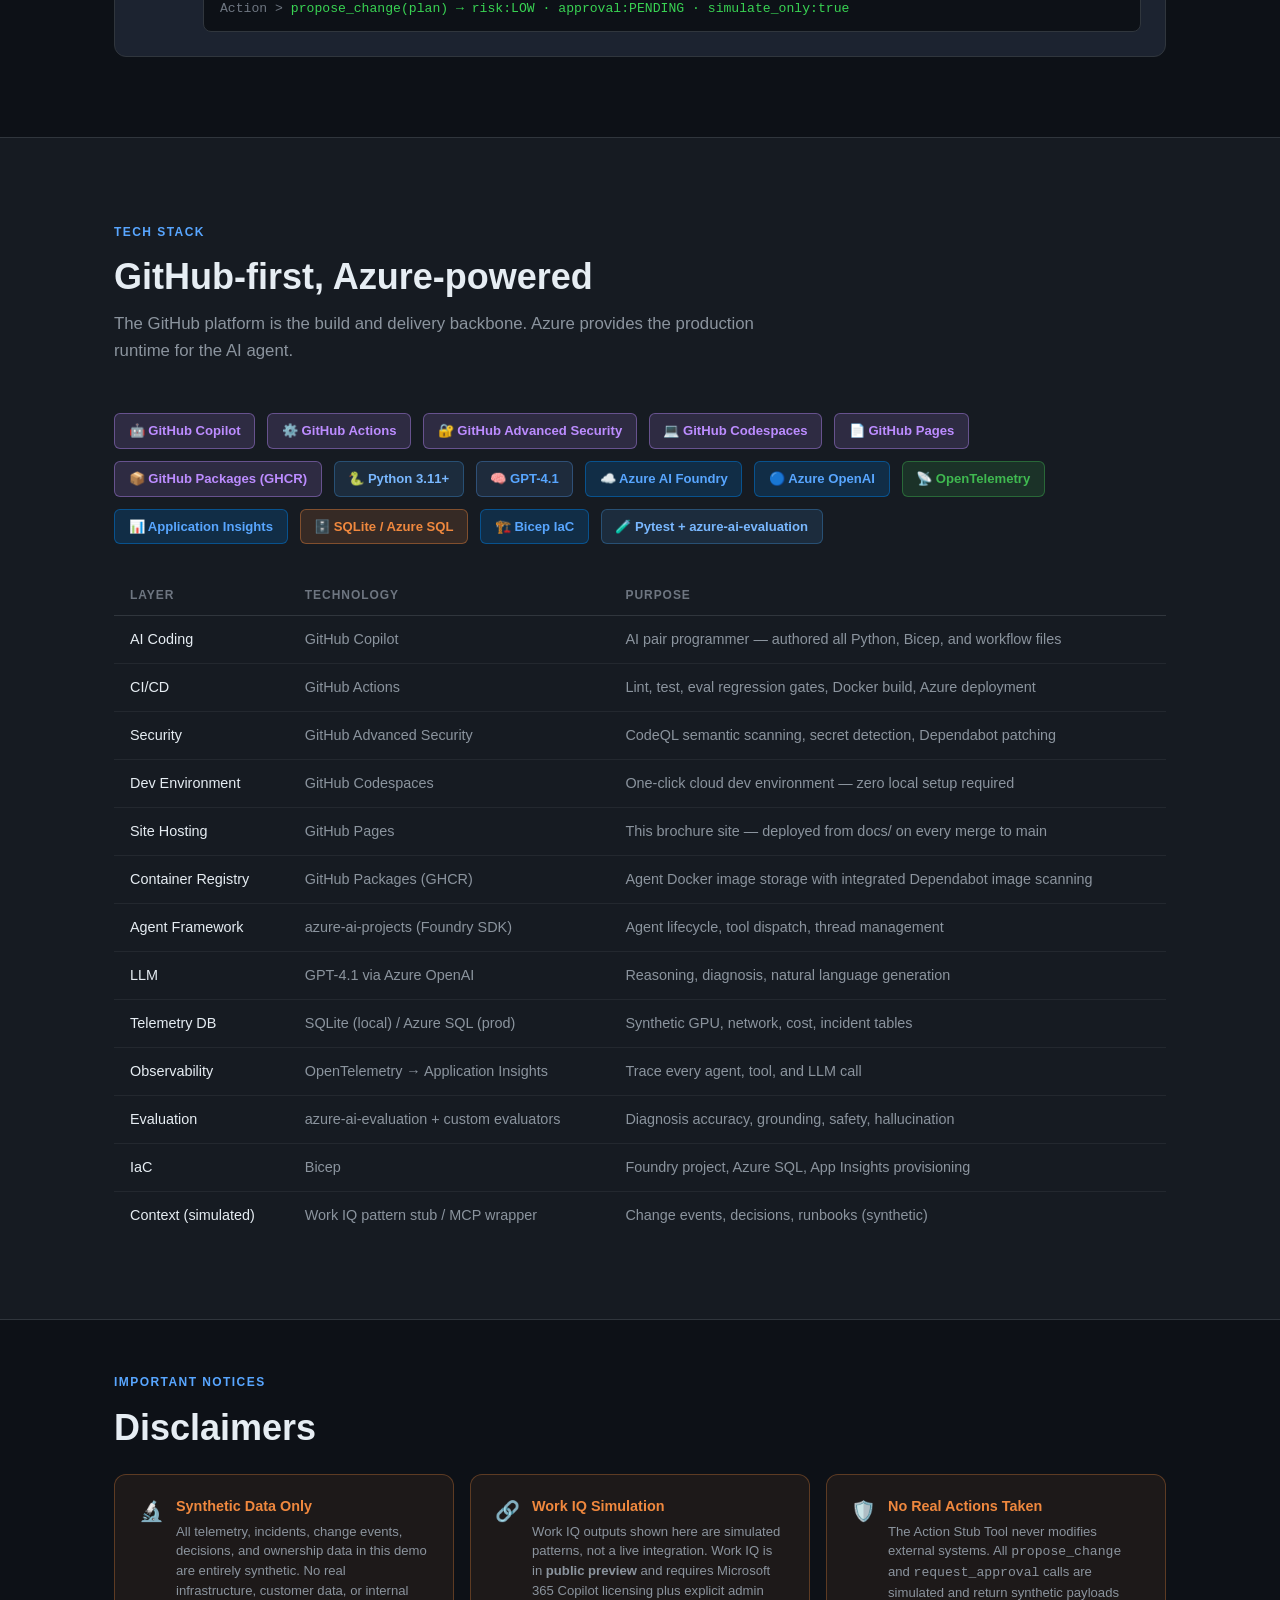
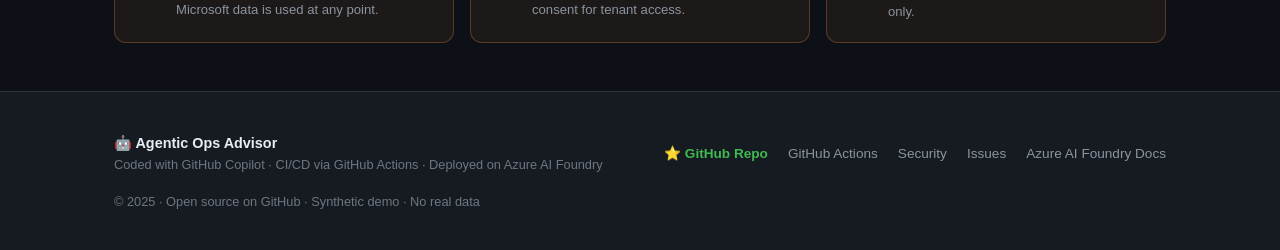
==== commit b996e212: "feat: make GitHub products the hero features on docs site - Redesign hero: eyebrow 'Built with GitHu" ====
--- a/docs/index.html
+++ b/docs/index.html
@@ -3,12 +3,12 @@
 <head>
   <meta charset="UTF-8" />
   <meta name="viewport" content="width=device-width, initial-scale=1.0" />
-  <title>Agentic Ops Advisor — Self-Driving Operations with AI Agents</title>
-  <meta name="description" content="Governed, production-style AI agent for root-cause reasoning over infrastructure telemetry and operator intent. Powered by Azure AI Foundry." />
+  <title>Agentic Ops Advisor — Built with GitHub, Deployed to Azure AI Foundry</title>
+  <meta name="description" content="A production-style AI agent built with GitHub Copilot, shipped via GitHub Actions, secured by GitHub Advanced Security, and deployed to Azure AI Foundry." />
 
   <!-- Open Graph -->
-  <meta property="og:title" content="Agentic Ops Advisor" />
-  <meta property="og:description" content="Self-driving operations with AI agents. Powered by Azure AI Foundry." />
+  <meta property="og:title" content="Agentic Ops Advisor — Built with GitHub" />
+  <meta property="og:description" content="Self-driving ops with AI agents. Coded with GitHub Copilot · CI/CD via GitHub Actions · Secured by GitHub Advanced Security." />
   <meta property="og:type" content="website" />
 
   <!-- Favicon (emoji fallback) -->
@@ -39,12 +39,12 @@
         Agentic Ops Advisor
       </a>
       <ul class="nav-links" role="list">
-        <li><a href="#features">Features</a></li>
+        <li><a href="#github-products">GitHub</a></li>
+        <li><a href="#features">Capabilities</a></li>
         <li><a href="#architecture">Architecture</a></li>
-        <li><a href="#demo">Demo</a></li>
         <li><a href="#techstack">Tech Stack</a></li>
         <li><a href="pages/dashboard.html">📊 Dashboard</a></li>
-        <li><a href="https://github.com/tammym-demos/Agentic-Ops-Advisor" target="_blank" rel="noopener">GitHub ↗</a></li>
+        <li><a href="https://github.com/tammym-demos/Agentic-Ops-Advisor" target="_blank" rel="noopener" style="color: var(--accent-blue); font-weight: 600;">⭐ GitHub</a></li>
       </ul>
     </div>
   </nav>
@@ -55,8 +55,10 @@
   <header class="hero" id="top">
     <div class="container">
       <div class="hero-eyebrow">
-        <span aria-hidden="true">🚀</span>
-        Azure AI Foundry Agent Service
+        <span aria-hidden="true">
+          <svg height="16" viewBox="0 0 16 16" width="16" fill="currentColor" style="vertical-align:middle;margin-right:4px;" aria-hidden="true"><path d="M8 0c4.42 0 8 3.58 8 8a8.013 8.013 0 0 1-5.45 7.59c-.4.08-.55-.17-.55-.38 0-.27.01-1.13.01-2.2 0-.75-.25-1.23-.54-1.48 1.78-.2 3.65-.88 3.65-3.95 0-.88-.31-1.59-.82-2.15.08-.2.36-1.02-.08-2.12 0 0-.67-.22-2.2.82-.64-.18-1.32-.27-2-.27-.68 0-1.36.09-2 .27-1.53-1.03-2.2-.82-2.2-.82-.44 1.1-.16 1.92-.08 2.12-.51.56-.82 1.28-.82 2.15 0 3.06 1.86 3.75 3.64 3.95-.23.2-.44.55-.51 1.07-.46.21-1.61.55-2.33-.66-.15-.24-.6-.83-1.23-.82-.67.01-.27.38.01.53.34.19.73.9.82 1.13.16.45.68 1.31 2.69.94 0 .67.01 1.3.01 1.49 0 .21-.15.45-.55.38A7.995 7.995 0 0 1 0 8c0-4.42 3.58-8 8-8Z"/></svg>
+        </span>
+        Built with GitHub Copilot · Shipped via GitHub Actions
       </div>
 
       <h1 class="hero-title">
@@ -64,19 +66,27 @@
       </h1>
 
       <p class="hero-tagline">
-        Self-driving operations with AI agents — root-cause reasoning, change correlation,
-        and governed remediation over your infrastructure telemetry and operator intent.
+        An AI ops agent born on GitHub — coded with <strong>GitHub Copilot</strong>,
+        tested and deployed through <strong>GitHub Actions</strong> CI/CD,
+        and secured by <strong>GitHub Advanced Security</strong>.
+        Every commit, every review, every release — the full GitHub platform at work.
       </p>
 
       <div class="hero-ctas">
         <a href="https://github.com/tammym-demos/Agentic-Ops-Advisor"
            class="btn btn-primary"
            target="_blank" rel="noopener">
-          <span aria-hidden="true">⭐</span> View on GitHub
+          <svg height="18" viewBox="0 0 16 16" width="18" fill="currentColor" aria-hidden="true"><path d="M8 0c4.42 0 8 3.58 8 8a8.013 8.013 0 0 1-5.45 7.59c-.4.08-.55-.17-.55-.38 0-.27.01-1.13.01-2.2 0-.75-.25-1.23-.54-1.48 1.78-.2 3.65-.88 3.65-3.95 0-.88-.31-1.59-.82-2.15.08-.2.36-1.02-.08-2.12 0 0-.67-.22-2.2.82-.64-.18-1.32-.27-2-.27-.68 0-1.36.09-2 .27-1.53-1.03-2.2-.82-2.2-.82-.44 1.1-.16 1.92-.08 2.12-.51.56-.82 1.28-.82 2.15 0 3.06 1.86 3.75 3.64 3.95-.23.2-.44.55-.51 1.07-.46.21-1.61.55-2.33-.66-.15-.24-.6-.83-1.23-.82-.67.01-.27.38.01.53.34.19.73.9.82 1.13.16.45.68 1.31 2.69.94 0 .67.01 1.3.01 1.49 0 .21-.15.45-.55.38A7.995 7.995 0 0 1 0 8c0-4.42 3.58-8 8-8Z"/></svg>
+          ⭐ Star on GitHub
         </a>
-        <a href="#architecture" class="btn btn-secondary">
-          <span aria-hidden="true">🔍</span> Explore Architecture
+        <a href="https://github.com/tammym-demos/Agentic-Ops-Advisor/actions"
+           class="btn btn-secondary"
+           target="_blank" rel="noopener">
+          <span aria-hidden="true">⚙️</span> View GitHub Actions
         </a>
+        <a href="#github-products" class="btn btn-secondary">
+          <span aria-hidden="true">🔍</span> Explore GitHub Features
+        </a>
       </div>
     </div>
   </header>
@@ -87,34 +97,148 @@
   <section class="stats-strip" aria-label="Project highlights">
     <div class="container">
       <div class="stat-item fade-in">
-        <span class="stat-number">3</span>
-        <span class="stat-label">Tool Surfaces</span>
+        <span class="stat-number">100%</span>
+        <span class="stat-label">Open Source on GitHub</span>
       </div>
       <div class="stat-item fade-in">
-        <span class="stat-number">4</span>
-        <span class="stat-label">Custom Evaluators</span>
+        <span class="stat-number">Copilot</span>
+        <span class="stat-label">AI-Coded with GitHub Copilot</span>
       </div>
       <div class="stat-item fade-in">
-        <span class="stat-number">30+</span>
-        <span class="stat-label">Days Synthetic Data</span>
+        <span class="stat-number">Actions</span>
+        <span class="stat-label">CI/CD via GitHub Actions</span>
       </div>
       <div class="stat-item fade-in">
-        <span class="stat-number">GPT-4.1</span>
-        <span class="stat-label">Powered by</span>
+        <span class="stat-number">GHAS</span>
+        <span class="stat-label">Secured by GitHub Advanced Security</span>
       </div>
     </div>
   </section>
 
   <!-- ═══════════════════════════════════════════
+       GITHUB PRODUCTS — HERO FEATURES
+  ═══════════════════════════════════════════ -->
+  <section class="github-products" id="github-products">
+    <div class="container">
+      <span class="section-label" style="color: var(--accent-green);">GitHub Products</span>
+      <h2 class="section-title">The GitHub platform — front and center</h2>
+      <p class="section-subtitle">
+        Every layer of this project is powered by a GitHub product. From the first line of code
+        to the live deployment, GitHub is the hero of this story.
+      </p>
+
+      <div class="github-products-grid">
+
+        <article class="github-product-card fade-in" style="--gh-accent: #3fb950;">
+          <div class="gh-product-header">
+            <span class="gh-product-icon" aria-hidden="true">🤖</span>
+            <span class="gh-product-badge">GitHub Copilot</span>
+          </div>
+          <h3 class="gh-product-title">GitHub Copilot</h3>
+          <p class="gh-product-desc">
+            Every Python file, every tool, every evaluator — written with GitHub Copilot's
+            AI pair programming. Copilot accelerated development from scaffolding to production-ready
+            agent code in record time.
+          </p>
+          <a href="https://github.com/features/copilot" target="_blank" rel="noopener" class="gh-product-link">
+            Learn about Copilot ↗
+          </a>
+        </article>
+
+        <article class="github-product-card fade-in" style="--gh-accent: #bc8cff;">
+          <div class="gh-product-header">
+            <span class="gh-product-icon" aria-hidden="true">⚙️</span>
+            <span class="gh-product-badge">GitHub Actions</span>
+          </div>
+          <h3 class="gh-product-title">GitHub Actions</h3>
+          <p class="gh-product-desc">
+            The full CI/CD pipeline runs on GitHub Actions: lint → test → eval gates →
+            Docker build → Azure deployment. Every pull request triggers automated quality
+            and regression checks before anything ships.
+          </p>
+          <a href="https://github.com/tammym-demos/Agentic-Ops-Advisor/actions" target="_blank" rel="noopener" class="gh-product-link">
+            View Workflows ↗
+          </a>
+        </article>
+
+        <article class="github-product-card fade-in" style="--gh-accent: #f0883e;">
+          <div class="gh-product-header">
+            <span class="gh-product-icon" aria-hidden="true">🔐</span>
+            <span class="gh-product-badge">GitHub Advanced Security</span>
+          </div>
+          <h3 class="gh-product-title">GitHub Advanced Security</h3>
+          <p class="gh-product-desc">
+            CodeQL semantic analysis scans every push for security vulnerabilities.
+            Secret scanning prevents accidental credential leaks. Dependabot keeps
+            dependencies patched automatically — security built into the repo, not bolted on.
+          </p>
+          <a href="https://github.com/features/security" target="_blank" rel="noopener" class="gh-product-link">
+            Learn about GHAS ↗
+          </a>
+        </article>
+
+        <article class="github-product-card fade-in" style="--gh-accent: #58a6ff;">
+          <div class="gh-product-header">
+            <span class="gh-product-icon" aria-hidden="true">💻</span>
+            <span class="gh-product-badge">GitHub Codespaces</span>
+          </div>
+          <h3 class="gh-product-title">GitHub Codespaces</h3>
+          <p class="gh-product-desc">
+            One-click cloud development environment. Open this repo in Codespaces and get
+            a fully configured Python 3.11 environment with all dependencies, SQLite, and
+            the agent ready to run — zero local setup required.
+          </p>
+          <a href="https://github.com/features/codespaces" target="_blank" rel="noopener" class="gh-product-link">
+            Learn about Codespaces ↗
+          </a>
+        </article>
+
+        <article class="github-product-card fade-in" style="--gh-accent: #39d353;">
+          <div class="gh-product-header">
+            <span class="gh-product-icon" aria-hidden="true">📄</span>
+            <span class="gh-product-badge">GitHub Pages</span>
+          </div>
+          <h3 class="gh-product-title">GitHub Pages</h3>
+          <p class="gh-product-desc">
+            This very site is hosted on GitHub Pages — deployed automatically from the
+            <code>docs/</code> folder on every merge to main. Zero infrastructure, zero
+            cost, zero ops burden. The demo site ships with the code.
+          </p>
+          <a href="https://pages.github.com/" target="_blank" rel="noopener" class="gh-product-link">
+            Learn about Pages ↗
+          </a>
+        </article>
+
+        <article class="github-product-card fade-in" style="--gh-accent: #79b8ff;">
+          <div class="gh-product-header">
+            <span class="gh-product-icon" aria-hidden="true">📦</span>
+            <span class="gh-product-badge">GitHub Packages</span>
+          </div>
+          <h3 class="gh-product-title">GitHub Container Registry</h3>
+          <p class="gh-product-desc">
+            The agent Docker image is built by GitHub Actions and published to
+            GitHub Container Registry (GHCR). The same registry integrates with
+            Dependabot scanning for base image vulnerabilities.
+          </p>
+          <a href="https://github.com/features/packages" target="_blank" rel="noopener" class="gh-product-link">
+            Learn about Packages ↗
+          </a>
+        </article>
+
+      </div>
+    </div>
+  </section>
+
+  <!-- ═══════════════════════════════════════════
        FEATURES
   ═══════════════════════════════════════════ -->
   <section class="features" id="features">
     <div class="container">
-      <span class="section-label">Capabilities</span>
-      <h2 class="section-title">Everything you need for agentic ops</h2>
+      <span class="section-label">Agentic Capabilities</span>
+      <h2 class="section-title">What the agent can do</h2>
       <p class="section-subtitle">
-        A governed, production-style AI agent that combines telemetry data, change context,
-        and operator intent to deliver fast, evidence-backed incident response.
+        Built and deployed via GitHub, the agent delivers governed AI ops capabilities —
+        root-cause diagnosis, change correlation, safe remediation, and continuous evaluation.
       </p>
 
       <div class="features-grid">
@@ -151,13 +275,13 @@
           <h3 class="feature-title">Continuous Evaluation</h3>
           <p class="feature-desc">
             Four custom evaluators — diagnosis accuracy, evidence grounding, action safety,
-            and hallucination detection — run offline and in CI for regression detection.
+            and hallucination detection — run offline and in GitHub Actions CI for regression detection.
           </p>
         </article>
 
         <article class="feature-card fade-in" style="--card-accent: #39d353;">
           <span class="feature-icon" aria-hidden="true">📡</span>
-          <h3 class="feature-title">Observability & Monitoring</h3>
+          <h3 class="feature-title">Observability &amp; Monitoring</h3>
           <p class="feature-desc">
             OpenTelemetry traces for every agent invocation, tool call, and LLM request.
             Exports to Application Insights with Azure Monitor Workbook dashboards.
@@ -168,8 +292,8 @@
           <span class="feature-icon" aria-hidden="true">🐳</span>
           <h3 class="feature-title">Container Deployment</h3>
           <p class="feature-desc">
-            Containerized agent deployed to Azure AI Foundry Agent Service via Docker + ACR.
-            Bicep IaC, GitHub Actions CI/CD with automated build, push, and evaluation gates.
+            Containerized agent built by GitHub Actions, published to GitHub Container Registry,
+            and deployed to Azure AI Foundry Agent Service via Bicep IaC.
           </p>
         </article>
 
@@ -183,22 +307,26 @@
   <section class="architecture" id="architecture">
     <div class="container">
       <span class="section-label">Architecture</span>
-      <h2 class="section-title">How it works</h2>
+      <h2 class="section-title">GitHub builds it · Azure runs it</h2>
       <p class="section-subtitle">
-        Three tool surfaces connected to the agent through Azure AI Foundry,
-        with OpenTelemetry observability flowing to Azure Monitor.
+        The GitHub platform owns the entire build pipeline — code, CI/CD, security, packaging.
+        Azure AI Foundry provides the production runtime for the agent.
       </p>
 
       <div class="arch-diagram fade-in">
-        <!-- Inline architecture SVG diagram -->
-        <svg viewBox="0 0 900 500" xmlns="http://www.w3.org/2000/svg"
-             role="img" aria-label="Agentic Ops Advisor architecture diagram"
-             style="width:100%; max-width:900px; font-family: -apple-system, BlinkMacSystemFont, 'Segoe UI', sans-serif;">
+        <!-- Inline architecture SVG diagram — GitHub (build) → Azure (runtime) -->
+        <svg viewBox="0 0 960 520" xmlns="http://www.w3.org/2000/svg"
+             role="img" aria-label="Agentic Ops Advisor architecture diagram showing GitHub build pipeline and Azure runtime"
+             style="width:100%; max-width:960px; font-family: -apple-system, BlinkMacSystemFont, 'Segoe UI', sans-serif;">
 
           <defs>
             <marker id="arrowhead" markerWidth="10" markerHeight="7"
                     refX="9" refY="3.5" orient="auto">
               <polygon points="0 0, 10 3.5, 0 7" fill="#30363d" />
+            </marker>
+            <marker id="arrowhead-green" markerWidth="10" markerHeight="7"
+                    refX="9" refY="3.5" orient="auto">
+              <polygon points="0 0, 10 3.5, 0 7" fill="#3fb950" />
             </marker>
             <marker id="arrowhead-blue" markerWidth="10" markerHeight="7"
                     refX="9" refY="3.5" orient="auto">
@@ -211,89 +339,122 @@
           </defs>
 
           <!-- Background -->
-          <rect width="900" height="500" fill="#161b22" rx="12"/>
-
-          <!-- ── OPERATOR (left) ── -->
-          <rect x="30" y="190" width="130" height="80" rx="10" fill="#1c2330" stroke="#30363d" stroke-width="1.5"/>
-          <text x="95" y="220" text-anchor="middle" fill="#8b949e" font-size="20">👤</text>
-          <text x="95" y="243" text-anchor="middle" fill="#e6edf3" font-size="12" font-weight="600">Ops Engineer</text>
-          <text x="95" y="259" text-anchor="middle" fill="#6e7681" font-size="10">Natural language query</text>
+          <rect width="960" height="520" fill="#161b22" rx="12"/>
+
+          <!-- ══ GITHUB BUILD LAYER (left panel) ══ -->
+          <rect x="20" y="30" width="400" height="460" rx="14"
+                fill="rgba(63,185,80,0.04)" stroke="rgba(63,185,80,0.35)" stroke-width="1.5" stroke-dasharray="8 4"/>
+          <text x="220" y="58" text-anchor="middle" fill="#3fb950" font-size="11" font-weight="700" letter-spacing="0.1em">⬡  GITHUB PLATFORM  —  BUILD LAYER</text>
+
+          <!-- GitHub Copilot -->
+          <rect x="40" y="75" width="170" height="75" rx="10" fill="#1c2330" stroke="#3fb950" stroke-width="1.5"/>
+          <text x="125" y="103" text-anchor="middle" fill="#3fb950" font-size="16">🤖</text>
+          <text x="125" y="122" text-anchor="middle" fill="#e6edf3" font-size="11" font-weight="600">GitHub Copilot</text>
+          <text x="125" y="139" text-anchor="middle" fill="#8b949e" font-size="9">AI pair programmer</text>
+
+          <!-- GitHub Codespaces -->
+          <rect x="230" y="75" width="170" height="75" rx="10" fill="#1c2330" stroke="#58a6ff" stroke-width="1.5"/>
+          <text x="315" y="103" text-anchor="middle" fill="#58a6ff" font-size="16">💻</text>
+          <text x="315" y="122" text-anchor="middle" fill="#e6edf3" font-size="11" font-weight="600">GitHub Codespaces</text>
+          <text x="315" y="139" text-anchor="middle" fill="#8b949e" font-size="9">Cloud dev environment</text>
+
+          <!-- GitHub Advanced Security -->
+          <rect x="40" y="170" width="170" height="75" rx="10" fill="#1c2330" stroke="#f0883e" stroke-width="1.5"/>
+          <text x="125" y="198" text-anchor="middle" fill="#f0883e" font-size="16">🔐</text>
+          <text x="125" y="218" text-anchor="middle" fill="#e6edf3" font-size="11" font-weight="600">GitHub Adv. Security</text>
+          <text x="125" y="234" text-anchor="middle" fill="#8b949e" font-size="9">CodeQL · Secrets · Dependabot</text>
+
+          <!-- GitHub Actions -->
+          <rect x="230" y="170" width="170" height="75" rx="10" fill="#1c2330" stroke="#bc8cff" stroke-width="2" filter="url(#glow)"/>
+          <text x="315" y="198" text-anchor="middle" fill="#bc8cff" font-size="16">⚙️</text>
+          <text x="315" y="218" text-anchor="middle" fill="#e6edf3" font-size="11" font-weight="600">GitHub Actions</text>
+          <text x="315" y="234" text-anchor="middle" fill="#bc8cff" font-size="9" font-weight="600">Lint · Test · Eval · Deploy</text>
+
+          <!-- GitHub Pages -->
+          <rect x="40" y="265" width="170" height="75" rx="10" fill="#1c2330" stroke="#39d353" stroke-width="1.5"/>
+          <text x="125" y="293" text-anchor="middle" fill="#39d353" font-size="16">📄</text>
+          <text x="125" y="313" text-anchor="middle" fill="#e6edf3" font-size="11" font-weight="600">GitHub Pages</text>
+          <text x="125" y="329" text-anchor="middle" fill="#8b949e" font-size="9">This site · docs/ folder</text>
+
+          <!-- GitHub Container Registry -->
+          <rect x="230" y="265" width="170" height="75" rx="10" fill="#1c2330" stroke="#79b8ff" stroke-width="1.5"/>
+          <text x="315" y="293" text-anchor="middle" fill="#79b8ff" font-size="16">📦</text>
+          <text x="315" y="313" text-anchor="middle" fill="#e6edf3" font-size="11" font-weight="600">GitHub Packages</text>
+          <text x="315" y="329" text-anchor="middle" fill="#8b949e" font-size="9">Container Registry (GHCR)</text>
+
+          <!-- PR / Code Review -->
+          <rect x="40" y="360" width="360" height="55" rx="10" fill="rgba(63,185,80,0.07)" stroke="rgba(63,185,80,0.25)" stroke-width="1"/>
+          <text x="220" y="382" text-anchor="middle" fill="#3fb950" font-size="11" font-weight="600">Pull Requests · Code Review · Branch Protection</text>
+          <text x="220" y="400" text-anchor="middle" fill="#6e7681" font-size="9">Copilot code review · Status checks · CODEOWNERS</text>
+
+          <!-- ══ DEPLOY ARROW ══ -->
+          <line x1="420" y1="270" x2="490" y2="270" stroke="#3fb950" stroke-width="2.5"
+                marker-end="url(#arrowhead-green)"/>
+          <text x="455" y="263" text-anchor="middle" fill="#3fb950" font-size="9" font-weight="700">deploy</text>
+
+          <!-- ══ AZURE RUNTIME LAYER (right panel) ══ -->
+          <rect x="495" y="30" width="445" height="460" rx="14"
+                fill="rgba(88,166,255,0.03)" stroke="rgba(88,166,255,0.25)" stroke-width="1.5" stroke-dasharray="8 4"/>
+          <text x="717" y="58" text-anchor="middle" fill="#58a6ff" font-size="11" font-weight="700" letter-spacing="0.1em">☁  AZURE  —  RUNTIME LAYER</text>
+
+          <!-- Operator -->
+          <rect x="515" y="75" width="130" height="75" rx="10" fill="#1c2330" stroke="#30363d" stroke-width="1.5"/>
+          <text x="580" y="103" text-anchor="middle" fill="#8b949e" font-size="18">👤</text>
+          <text x="580" y="123" text-anchor="middle" fill="#e6edf3" font-size="11" font-weight="600">Ops Engineer</text>
+          <text x="580" y="139" text-anchor="middle" fill="#6e7681" font-size="9">Natural language query</text>
 
           <!-- Arrow: operator → agent -->
-          <line x1="160" y1="230" x2="235" y2="230" stroke="#30363d" stroke-width="1.5"
+          <line x1="645" y1="112" x2="695" y2="112" stroke="#30363d" stroke-width="1.5"
                 marker-end="url(#arrowhead)" stroke-dasharray="6 3"/>
 
-          <!-- ── AGENT CORE (center) ── -->
-          <rect x="240" y="150" width="200" height="160" rx="12" fill="#1c2330"
+          <!-- Agent Core -->
+          <rect x="700" y="75" width="200" height="130" rx="12" fill="#1c2330"
                 stroke="#58a6ff" stroke-width="2" filter="url(#glow)"/>
-          <text x="340" y="188" text-anchor="middle" fill="#58a6ff" font-size="22">🤖</text>
-          <text x="340" y="213" text-anchor="middle" fill="#e6edf3" font-size="13" font-weight="700">Agentic Ops Advisor</text>
-          <text x="340" y="231" text-anchor="middle" fill="#8b949e" font-size="10">Azure AI Foundry Agent Service</text>
-          <rect x="265" y="242" width="150" height="22" rx="5" fill="rgba(88,166,255,0.12)" stroke="rgba(88,166,255,0.3)" stroke-width="1"/>
-          <text x="340" y="257" text-anchor="middle" fill="#58a6ff" font-size="10" font-weight="600">GPT-4.1 · System Prompt · Tools</text>
-          <rect x="265" y="270" width="150" height="22" rx="5" fill="rgba(63,185,80,0.08)" stroke="rgba(63,185,80,0.25)" stroke-width="1"/>
-          <text x="340" y="285" text-anchor="middle" fill="#3fb950" font-size="10" font-weight="600">OpenTelemetry Traces</text>
-
-          <!-- Container runtime label -->
-          <rect x="235" y="135" width="210" height="185" rx="14" fill="none"
-                stroke="#79b8ff" stroke-width="1" stroke-dasharray="6 3" opacity="0.5"/>
-          <text x="340" y="148" text-anchor="middle" fill="#79b8ff" font-size="9" font-weight="600" opacity="0.7">🐳 Docker Container (ACR)</text>
-
-          <!-- ── TOOL SURFACES (right column) ── -->
-          <!-- SQL Telemetry Tool -->
-          <rect x="520" y="60" width="180" height="95" rx="10" fill="#1c2330" stroke="#f0883e" stroke-width="1.5"/>
-          <text x="610" y="93" text-anchor="middle" fill="#f0883e" font-size="18">📊</text>
-          <text x="610" y="113" text-anchor="middle" fill="#e6edf3" font-size="12" font-weight="600">SQL Telemetry Tool</text>
-          <text x="610" y="128" text-anchor="middle" fill="#8b949e" font-size="9.5">GPU · Network · Cost · Incidents</text>
-          <text x="610" y="143" text-anchor="middle" fill="#6e7681" font-size="9">SQLite (local) / Azure SQL (prod)</text>
-
-          <!-- Work IQ Context Tool -->
-          <rect x="520" y="195" width="180" height="95" rx="10" fill="#1c2330" stroke="#bc8cff" stroke-width="1.5"/>
-          <text x="610" y="228" text-anchor="middle" fill="#bc8cff" font-size="18">🔗</text>
-          <text x="610" y="248" text-anchor="middle" fill="#e6edf3" font-size="12" font-weight="600">Work IQ Context Tool</text>
-          <text x="610" y="263" text-anchor="middle" fill="#8b949e" font-size="9.5">Change Events · Decisions · Runbooks</text>
-          <text x="610" y="278" text-anchor="middle" fill="#bc8cff" font-size="9" font-style="italic">⚠️ Simulated — not live Work IQ</text>
-
-          <!-- Action Stub Tool -->
-          <rect x="520" y="330" width="180" height="95" rx="10" fill="#1c2330" stroke="#3fb950" stroke-width="1.5"/>
-          <text x="610" y="363" text-anchor="middle" fill="#3fb950" font-size="18">🛡️</text>
-          <text x="610" y="383" text-anchor="middle" fill="#e6edf3" font-size="12" font-weight="600">Action Stub Tool</text>
-          <text x="610" y="398" text-anchor="middle" fill="#8b949e" font-size="9.5">Propose · Approval Gate · Safe</text>
-          <text x="610" y="413" text-anchor="middle" fill="#6e7681" font-size="9">No real external system changes</text>
+          <text x="800" y="108" text-anchor="middle" fill="#58a6ff" font-size="20">🤖</text>
+          <text x="800" y="130" text-anchor="middle" fill="#e6edf3" font-size="12" font-weight="700">Agentic Ops Advisor</text>
+          <text x="800" y="148" text-anchor="middle" fill="#8b949e" font-size="9">Azure AI Foundry Agent Service</text>
+          <rect x="720" y="157" width="160" height="20" rx="5" fill="rgba(88,166,255,0.12)" stroke="rgba(88,166,255,0.3)" stroke-width="1"/>
+          <text x="800" y="171" text-anchor="middle" fill="#58a6ff" font-size="9.5" font-weight="600">GPT-4.1 · System Prompt · Tools</text>
+          <!-- Docker label -->
+          <rect x="695" y="62" width="210" height="150" rx="14" fill="none"
+                stroke="#79b8ff" stroke-width="1" stroke-dasharray="5 3" opacity="0.4"/>
+          <text x="800" y="75" text-anchor="middle" fill="#79b8ff" font-size="8.5" font-weight="600" opacity="0.6">🐳 Docker · GHCR → ACR</text>
+
+          <!-- Tool: SQL Telemetry -->
+          <rect x="515" y="245" width="165" height="75" rx="10" fill="#1c2330" stroke="#f0883e" stroke-width="1.5"/>
+          <text x="597" y="271" text-anchor="middle" fill="#f0883e" font-size="15">📊</text>
+          <text x="597" y="291" text-anchor="middle" fill="#e6edf3" font-size="10.5" font-weight="600">SQL Telemetry Tool</text>
+          <text x="597" y="307" text-anchor="middle" fill="#8b949e" font-size="8.5">GPU · Network · Cost · Incidents</text>
+
+          <!-- Tool: Work IQ -->
+          <rect x="700" y="245" width="165" height="75" rx="10" fill="#1c2330" stroke="#bc8cff" stroke-width="1.5"/>
+          <text x="782" y="271" text-anchor="middle" fill="#bc8cff" font-size="15">🔗</text>
+          <text x="782" y="291" text-anchor="middle" fill="#e6edf3" font-size="10.5" font-weight="600">Work IQ Context Tool</text>
+          <text x="782" y="307" text-anchor="middle" fill="#bc8cff" font-size="8.5" font-style="italic">⚠️ Simulated</text>
+
+          <!-- Tool: Action Stub -->
+          <rect x="885" y="245" width="40" height="75" rx="0" fill="none"/>
+          <rect x="608" y="340" width="165" height="75" rx="10" fill="#1c2330" stroke="#3fb950" stroke-width="1.5"/>
+          <text x="690" y="367" text-anchor="middle" fill="#3fb950" font-size="15">🛡️</text>
+          <text x="690" y="387" text-anchor="middle" fill="#e6edf3" font-size="10.5" font-weight="600">Action Stub Tool</text>
+          <text x="690" y="402" text-anchor="middle" fill="#8b949e" font-size="8.5">Propose · Approve · Simulate</text>
 
           <!-- Arrows: agent → tools -->
-          <line x1="440" y1="205" x2="515" y2="120" stroke="#f0883e" stroke-width="1.5"
+          <line x1="750" y1="205" x2="650" y2="243" stroke="#f0883e" stroke-width="1.5"
                 marker-end="url(#arrowhead)" opacity="0.6"/>
-          <line x1="440" y1="230" x2="515" y2="242" stroke="#bc8cff" stroke-width="1.5"
+          <line x1="800" y1="205" x2="800" y2="243" stroke="#bc8cff" stroke-width="1.5"
                 marker-end="url(#arrowhead)" opacity="0.6"/>
-          <line x1="440" y1="270" x2="515" y2="358" stroke="#3fb950" stroke-width="1.5"
+          <line x1="800" y1="205" x2="730" y2="338" stroke="#3fb950" stroke-width="1.5"
                 marker-end="url(#arrowhead)" opacity="0.6"/>
 
-          <!-- ── AZURE SERVICES (bottom) ── -->
-          <rect x="240" y="365" width="90" height="70" rx="8" fill="#1c2330" stroke="#30363d" stroke-width="1.5"/>
-          <text x="285" y="393" text-anchor="middle" fill="#58a6ff" font-size="16">🏢</text>
-          <text x="285" y="411" text-anchor="middle" fill="#e6edf3" font-size="10" font-weight="600">Azure AI</text>
-          <text x="285" y="424" text-anchor="middle" fill="#6e7681" font-size="9">Foundry</text>
-
-          <rect x="345" y="365" width="90" height="70" rx="8" fill="#1c2330" stroke="#30363d" stroke-width="1.5"/>
-          <text x="390" y="393" text-anchor="middle" fill="#3fb950" font-size="16">📡</text>
-          <text x="390" y="411" text-anchor="middle" fill="#e6edf3" font-size="10" font-weight="600">App Insights</text>
-          <text x="390" y="424" text-anchor="middle" fill="#6e7681" font-size="9">/ Az Monitor</text>
-
-          <!-- Arrows: agent → azure services -->
-          <line x1="300" y1="310" x2="300" y2="362" stroke="#58a6ff" stroke-width="1.5"
-                marker-end="url(#arrowhead)" opacity="0.5" stroke-dasharray="5 3"/>
-          <line x1="360" y1="310" x2="375" y2="362" stroke="#3fb950" stroke-width="1.5"
-                marker-end="url(#arrowhead)" opacity="0.5" stroke-dasharray="5 3"/>
-
-          <!-- ── CI/CD LABEL ── -->
-          <rect x="700" y="430" width="160" height="40" rx="8" fill="rgba(188,140,255,0.08)" stroke="rgba(188,140,255,0.3)" stroke-width="1"/>
-          <text x="780" y="447" text-anchor="middle" fill="#bc8cff" font-size="10" font-weight="600">⚙️  GitHub Actions CI/CD</text>
-          <text x="780" y="462" text-anchor="middle" fill="#6e7681" font-size="9">Eval gates · Bicep deploy · Regression</text>
+          <!-- Azure Monitor -->
+          <rect x="515" y="435" width="405" height="42" rx="8" fill="rgba(88,166,255,0.06)" stroke="rgba(88,166,255,0.2)" stroke-width="1"/>
+          <text x="717" y="452" text-anchor="middle" fill="#58a6ff" font-size="10" font-weight="600">📡  OpenTelemetry → Azure Application Insights / Azure Monitor</text>
+          <text x="717" y="468" text-anchor="middle" fill="#6e7681" font-size="8.5">Every agent, tool, and LLM call traced end-to-end</text>
 
           <!-- Title label -->
-          <text x="450" y="490" text-anchor="middle" fill="#30363d" font-size="10">
-            Agentic Ops Advisor — Architecture Overview (Synthetic Demo)
+          <text x="480" y="510" text-anchor="middle" fill="#30363d" font-size="10">
+            Agentic Ops Advisor — GitHub Build Layer + Azure Runtime (Synthetic Demo)
           </text>
         </svg>
       </div>
@@ -308,8 +469,8 @@
       <span class="section-label">Demo Walkthrough</span>
       <h2 class="section-title">From question to governed action</h2>
       <p class="section-subtitle">
-        See how the agent takes an ops engineer from an ambiguous alert to an evidence-backed,
-        approved remediation plan in four steps.
+        Developed in GitHub Codespaces with GitHub Copilot, validated on every PR by
+        GitHub Actions — here's what the agent actually does at runtime.
       </p>
 
       <div class="demo-steps">
@@ -384,13 +545,19 @@
   <section class="techstack" id="techstack">
     <div class="container">
       <span class="section-label">Tech Stack</span>
-      <h2 class="section-title">Built on Azure-native, open standards</h2>
+      <h2 class="section-title">GitHub-first, Azure-powered</h2>
       <p class="section-subtitle">
-        Every component chosen for production readiness, observability, and
-        compatibility with enterprise hybrid deployments.
+        The GitHub platform is the build and delivery backbone. Azure provides the production
+        runtime for the AI agent.
       </p>
 
       <div class="badges" role="list" aria-label="Technology badges">
+        <span class="badge badge-actions" role="listitem">🤖 GitHub Copilot</span>
+        <span class="badge badge-actions" role="listitem">⚙️ GitHub Actions</span>
+        <span class="badge badge-actions" role="listitem">🔐 GitHub Advanced Security</span>
+        <span class="badge badge-actions" role="listitem">💻 GitHub Codespaces</span>
+        <span class="badge badge-actions" role="listitem">📄 GitHub Pages</span>
+        <span class="badge badge-actions" role="listitem">📦 GitHub Packages (GHCR)</span>
         <span class="badge badge-python" role="listitem">🐍 Python 3.11+</span>
         <span class="badge badge-gpt" role="listitem">🧠 GPT-4.1</span>
         <span class="badge badge-azure" role="listitem">☁️ Azure AI Foundry</span>
@@ -398,10 +565,7 @@
         <span class="badge badge-otel" role="listitem">📡 OpenTelemetry</span>
         <span class="badge badge-azure" role="listitem">📊 Application Insights</span>
         <span class="badge badge-sqlite" role="listitem">🗄️ SQLite / Azure SQL</span>
-        <span class="badge badge-actions" role="listitem">⚙️ GitHub Actions</span>
         <span class="badge badge-azure" role="listitem">🏗️ Bicep IaC</span>
-        <span class="badge badge-actions" role="listitem">🐳 Docker</span>
-        <span class="badge badge-azure" role="listitem">📦 Azure Container Registry</span>
         <span class="badge badge-python" role="listitem">🧪 Pytest + azure-ai-evaluation</span>
       </div>
 
@@ -415,6 +579,36 @@
         </thead>
         <tbody>
           <tr>
+            <td>AI Coding</td>
+            <td>GitHub Copilot</td>
+            <td>AI pair programmer — authored all Python, Bicep, and workflow files</td>
+          </tr>
+          <tr>
+            <td>CI/CD</td>
+            <td>GitHub Actions</td>
+            <td>Lint, test, eval regression gates, Docker build, Azure deployment</td>
+          </tr>
+          <tr>
+            <td>Security</td>
+            <td>GitHub Advanced Security</td>
+            <td>CodeQL semantic scanning, secret detection, Dependabot patching</td>
+          </tr>
+          <tr>
+            <td>Dev Environment</td>
+            <td>GitHub Codespaces</td>
+            <td>One-click cloud dev environment — zero local setup required</td>
+          </tr>
+          <tr>
+            <td>Site Hosting</td>
+            <td>GitHub Pages</td>
+            <td>This brochure site — deployed from docs/ on every merge to main</td>
+          </tr>
+          <tr>
+            <td>Container Registry</td>
+            <td>GitHub Packages (GHCR)</td>
+            <td>Agent Docker image storage with integrated Dependabot image scanning</td>
+          </tr>
+          <tr>
             <td>Agent Framework</td>
             <td>azure-ai-projects (Foundry SDK)</td>
             <td>Agent lifecycle, tool dispatch, thread management</td>
@@ -440,19 +634,9 @@
             <td>Diagnosis accuracy, grounding, safety, hallucination</td>
           </tr>
           <tr>
-            <td>CI/CD</td>
-            <td>GitHub Actions</td>
-            <td>Lint, test, eval gates, Bicep deploy</td>
-          </tr>
-          <tr>
             <td>IaC</td>
             <td>Bicep</td>
             <td>Foundry project, Azure SQL, App Insights provisioning</td>
-          </tr>
-          <tr>
-            <td>Container</td>
-            <td>Docker → Azure Container Registry</td>
-            <td>Reproducible packaging and deployment of agent + tools</td>
           </tr>
           <tr>
             <td>Context (simulated)</td>
@@ -521,17 +705,19 @@
     <div class="container">
       <div>
         <div class="footer-brand">🤖 Agentic Ops Advisor</div>
-        <div class="footer-note">Built with GitHub Copilot · Deployed on Azure AI Foundry</div>
+        <div class="footer-note">Coded with GitHub Copilot · CI/CD via GitHub Actions · Deployed on Azure AI Foundry</div>
       </div>
 
       <nav class="footer-links" aria-label="Footer links">
-        <a href="https://github.com/tammym-demos/Agentic-Ops-Advisor" target="_blank" rel="noopener">GitHub</a>
+        <a href="https://github.com/tammym-demos/Agentic-Ops-Advisor" target="_blank" rel="noopener" style="color: var(--accent-green); font-weight: 600;">⭐ GitHub Repo</a>
+        <a href="https://github.com/tammym-demos/Agentic-Ops-Advisor/actions" target="_blank" rel="noopener">GitHub Actions</a>
+        <a href="https://github.com/tammym-demos/Agentic-Ops-Advisor/security" target="_blank" rel="noopener">Security</a>
         <a href="https://github.com/tammym-demos/Agentic-Ops-Advisor/issues" target="_blank" rel="noopener">Issues</a>
         <a href="https://learn.microsoft.com/azure/ai-studio/" target="_blank" rel="noopener">Azure AI Foundry Docs</a>
       </nav>
 
       <div class="footer-note">
-        © 2025 · Synthetic demo · No real data
+        © 2025 · Open source on GitHub · Synthetic demo · No real data
       </div>
     </div>
   </footer>
--- a/docs/style.css
+++ b/docs/style.css
@@ -578,6 +578,124 @@
   line-height: 1.5;
 }
 
+/* ---------- GitHub Products Section ---------- */
+.github-products {
+  padding: var(--section-pad);
+  background: var(--bg-secondary);
+  border-top: 1px solid var(--border);
+  border-bottom: 1px solid var(--border);
+  position: relative;
+}
+
+.github-products::before {
+  content: '';
+  position: absolute;
+  inset: 0;
+  background: radial-gradient(ellipse 70% 40% at 50% 0%, rgba(63,185,80,0.05) 0%, transparent 70%);
+  pointer-events: none;
+}
+
+.github-products-grid {
+  display: grid;
+  grid-template-columns: repeat(auto-fit, minmax(300px, 1fr));
+  gap: 1.25rem;
+}
+
+.github-product-card {
+  background: var(--bg-card);
+  border: 1px solid var(--border);
+  border-radius: 12px;
+  padding: 1.75rem;
+  transition: all 0.25s ease;
+  position: relative;
+  overflow: hidden;
+  display: flex;
+  flex-direction: column;
+  gap: 0.5rem;
+}
+
+.github-product-card::before {
+  content: '';
+  position: absolute;
+  top: 0;
+  left: 0;
+  right: 0;
+  height: 3px;
+  background: var(--gh-accent, var(--accent-green));
+  opacity: 0;
+  transition: opacity 0.25s ease;
+}
+
+.github-product-card:hover {
+  border-color: var(--gh-accent, var(--accent-green));
+  transform: translateY(-3px);
+  box-shadow: 0 8px 32px rgba(0, 0, 0, 0.35);
+}
+
+.github-product-card:hover::before {
+  opacity: 1;
+}
+
+.gh-product-header {
+  display: flex;
+  align-items: center;
+  gap: 0.6rem;
+  margin-bottom: 0.4rem;
+}
+
+.gh-product-icon {
+  font-size: 1.75rem;
+  flex-shrink: 0;
+}
+
+.gh-product-badge {
+  font-size: 0.72rem;
+  font-weight: 700;
+  letter-spacing: 0.08em;
+  text-transform: uppercase;
+  color: var(--gh-accent, var(--accent-green));
+  background: color-mix(in srgb, var(--gh-accent, var(--accent-green)) 12%, transparent);
+  border: 1px solid color-mix(in srgb, var(--gh-accent, var(--accent-green)) 35%, transparent);
+  border-radius: 6px;
+  padding: 0.2rem 0.6rem;
+}
+
+.gh-product-title {
+  font-size: 1.05rem;
+  font-weight: 700;
+  color: var(--text-primary);
+}
+
+.gh-product-desc {
+  font-size: 0.9rem;
+  color: var(--text-secondary);
+  line-height: 1.65;
+  flex: 1;
+}
+
+.gh-product-link {
+  font-size: 0.82rem;
+  font-weight: 600;
+  color: var(--gh-accent, var(--accent-green));
+  text-decoration: none;
+  margin-top: 0.5rem;
+  display: inline-block;
+  transition: opacity 0.2s ease;
+}
+
+.gh-product-link:hover {
+  opacity: 0.8;
+  text-decoration: underline;
+}
+
+/* Fallback for browsers without color-mix */
+@supports not (color: color-mix(in srgb, red 10%, transparent)) {
+  .gh-product-badge {
+    background: rgba(63, 185, 80, 0.12);
+    border-color: rgba(63, 185, 80, 0.35);
+  }
+}
+
 /* ---------- Footer ---------- */
 .site-footer {
   background: var(--bg-secondary);
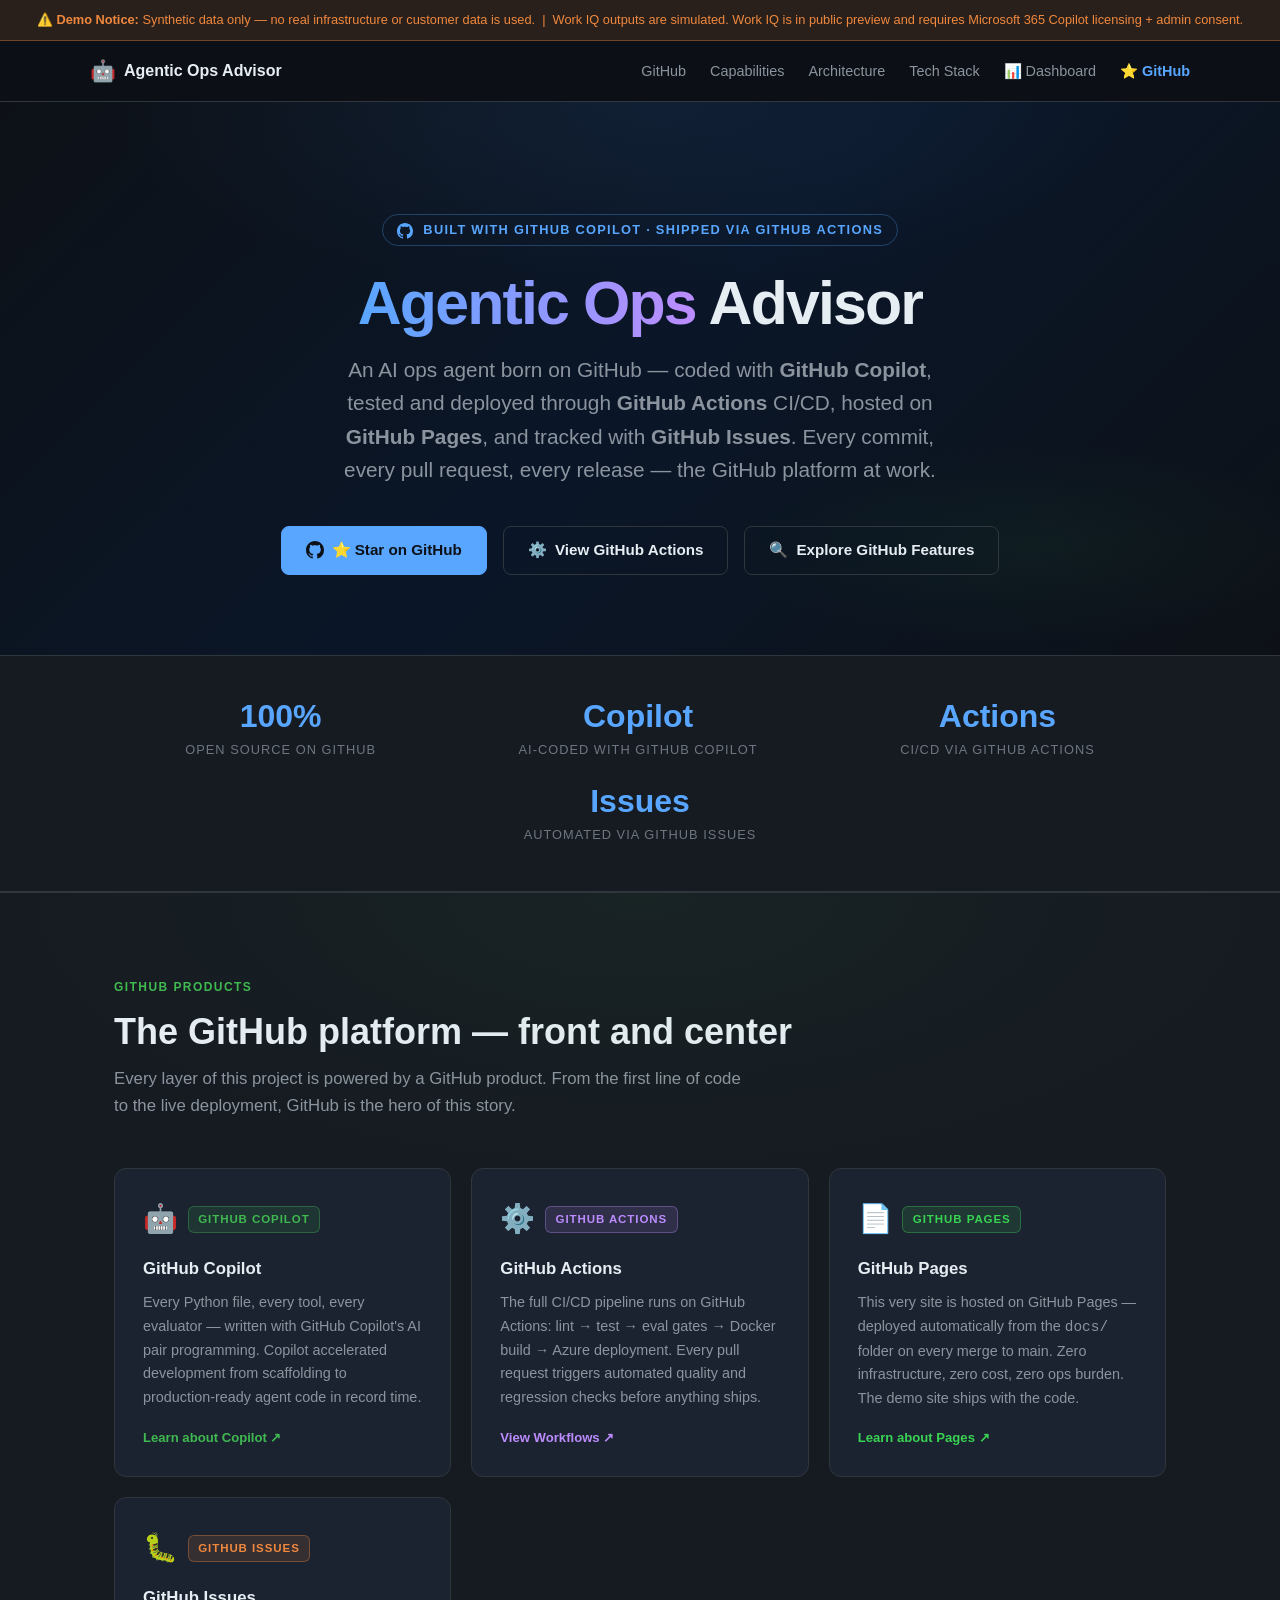
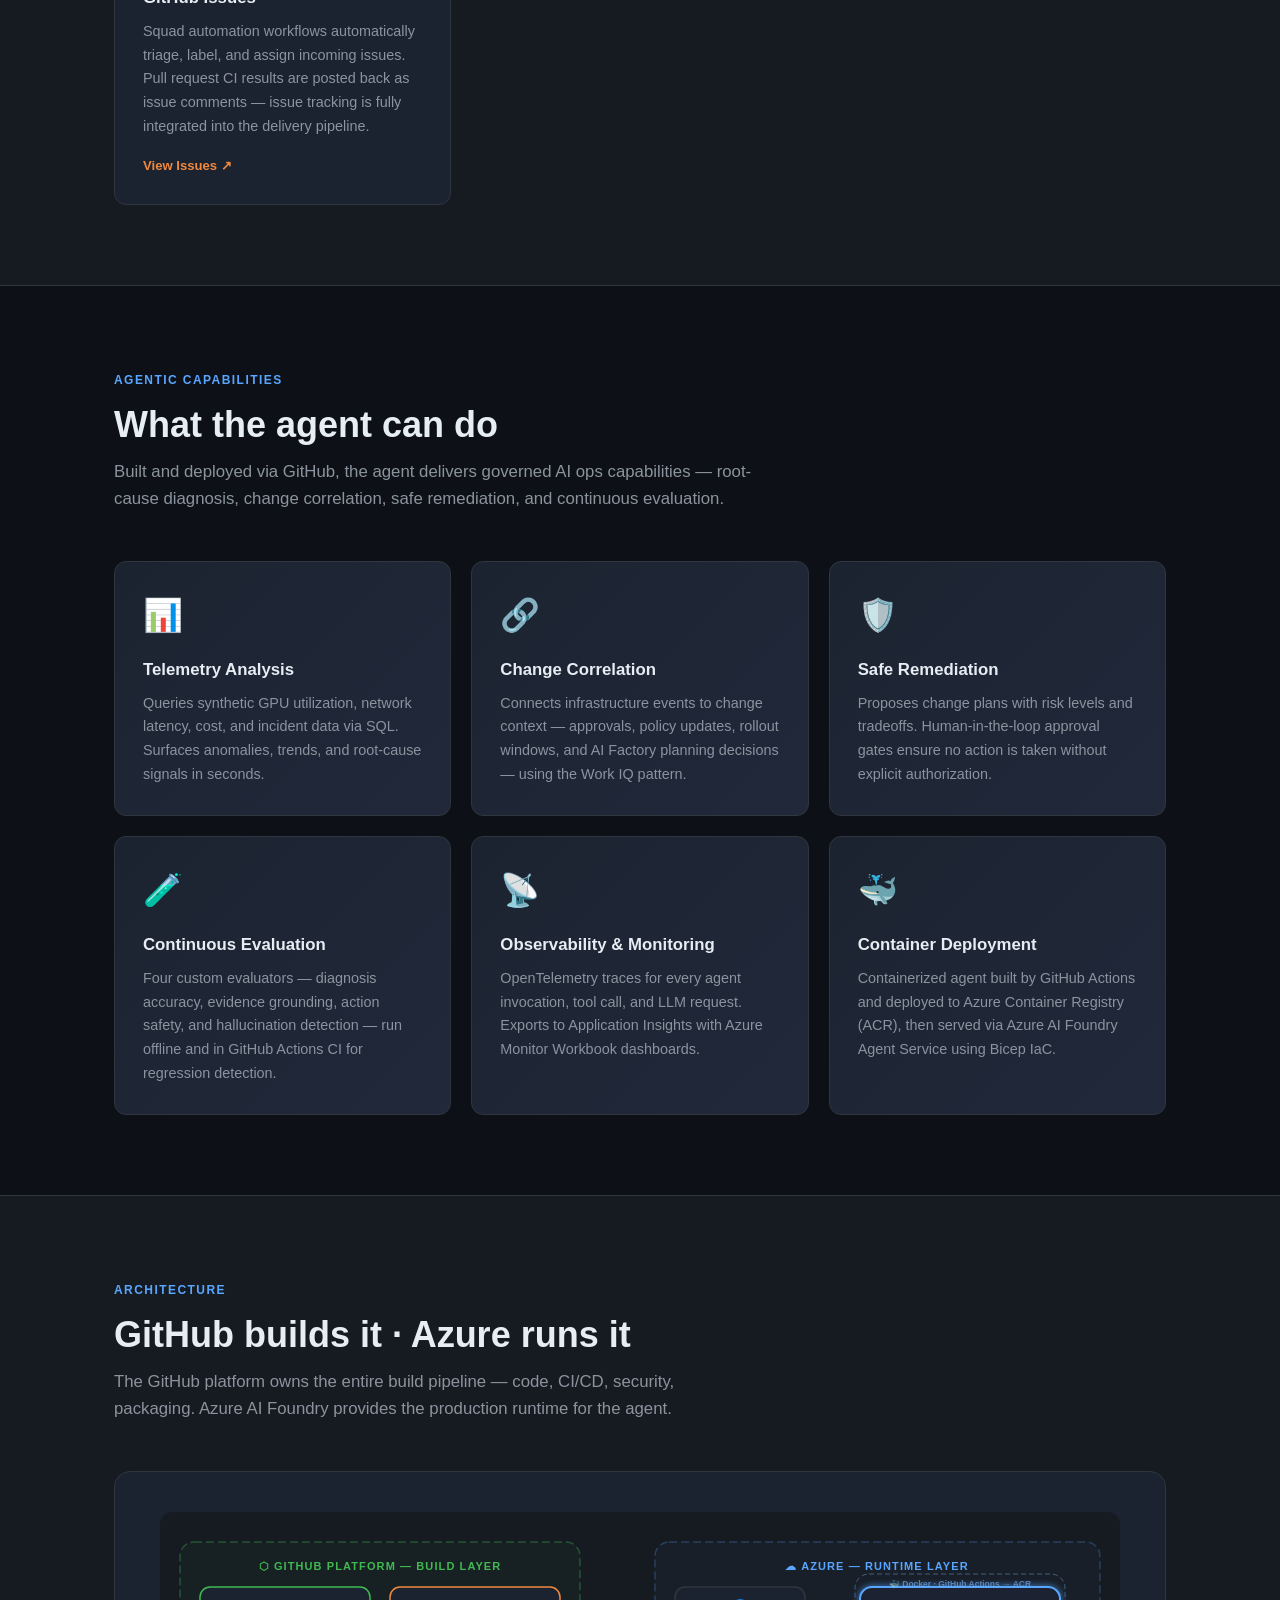
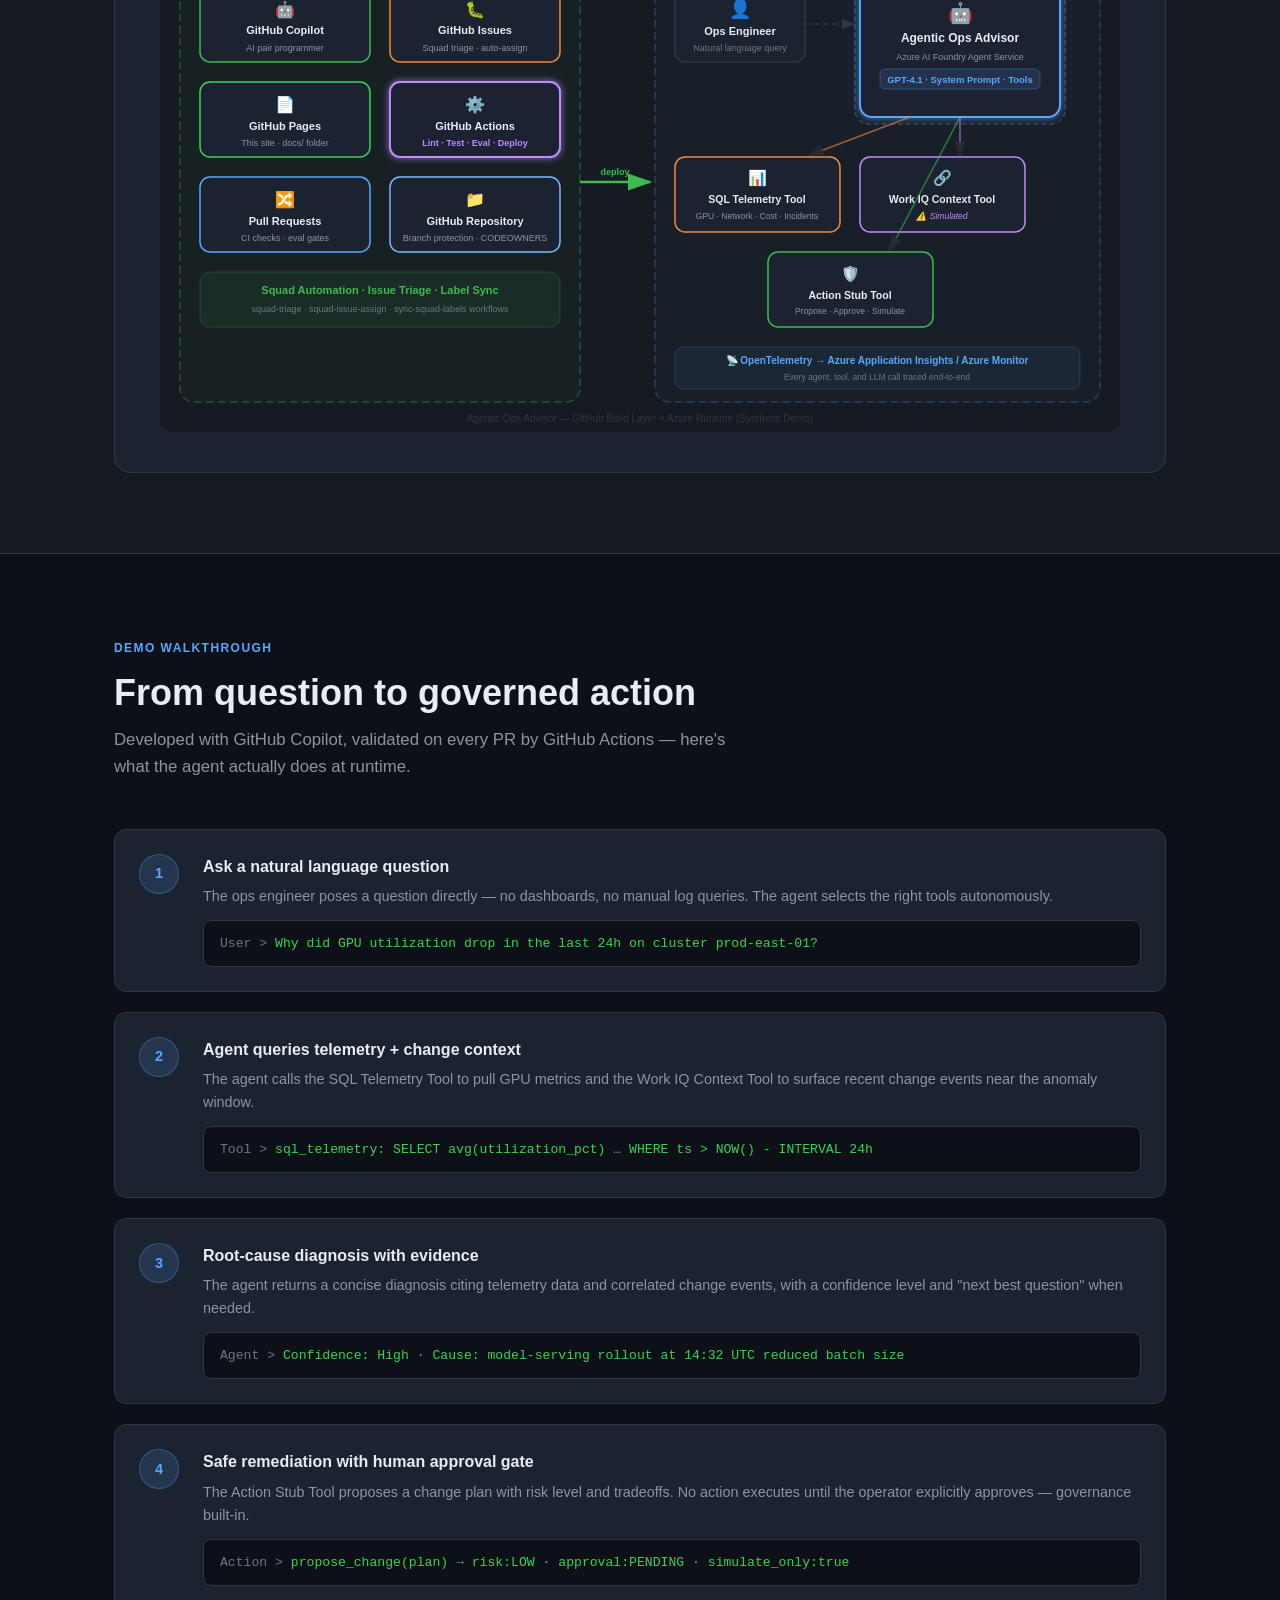
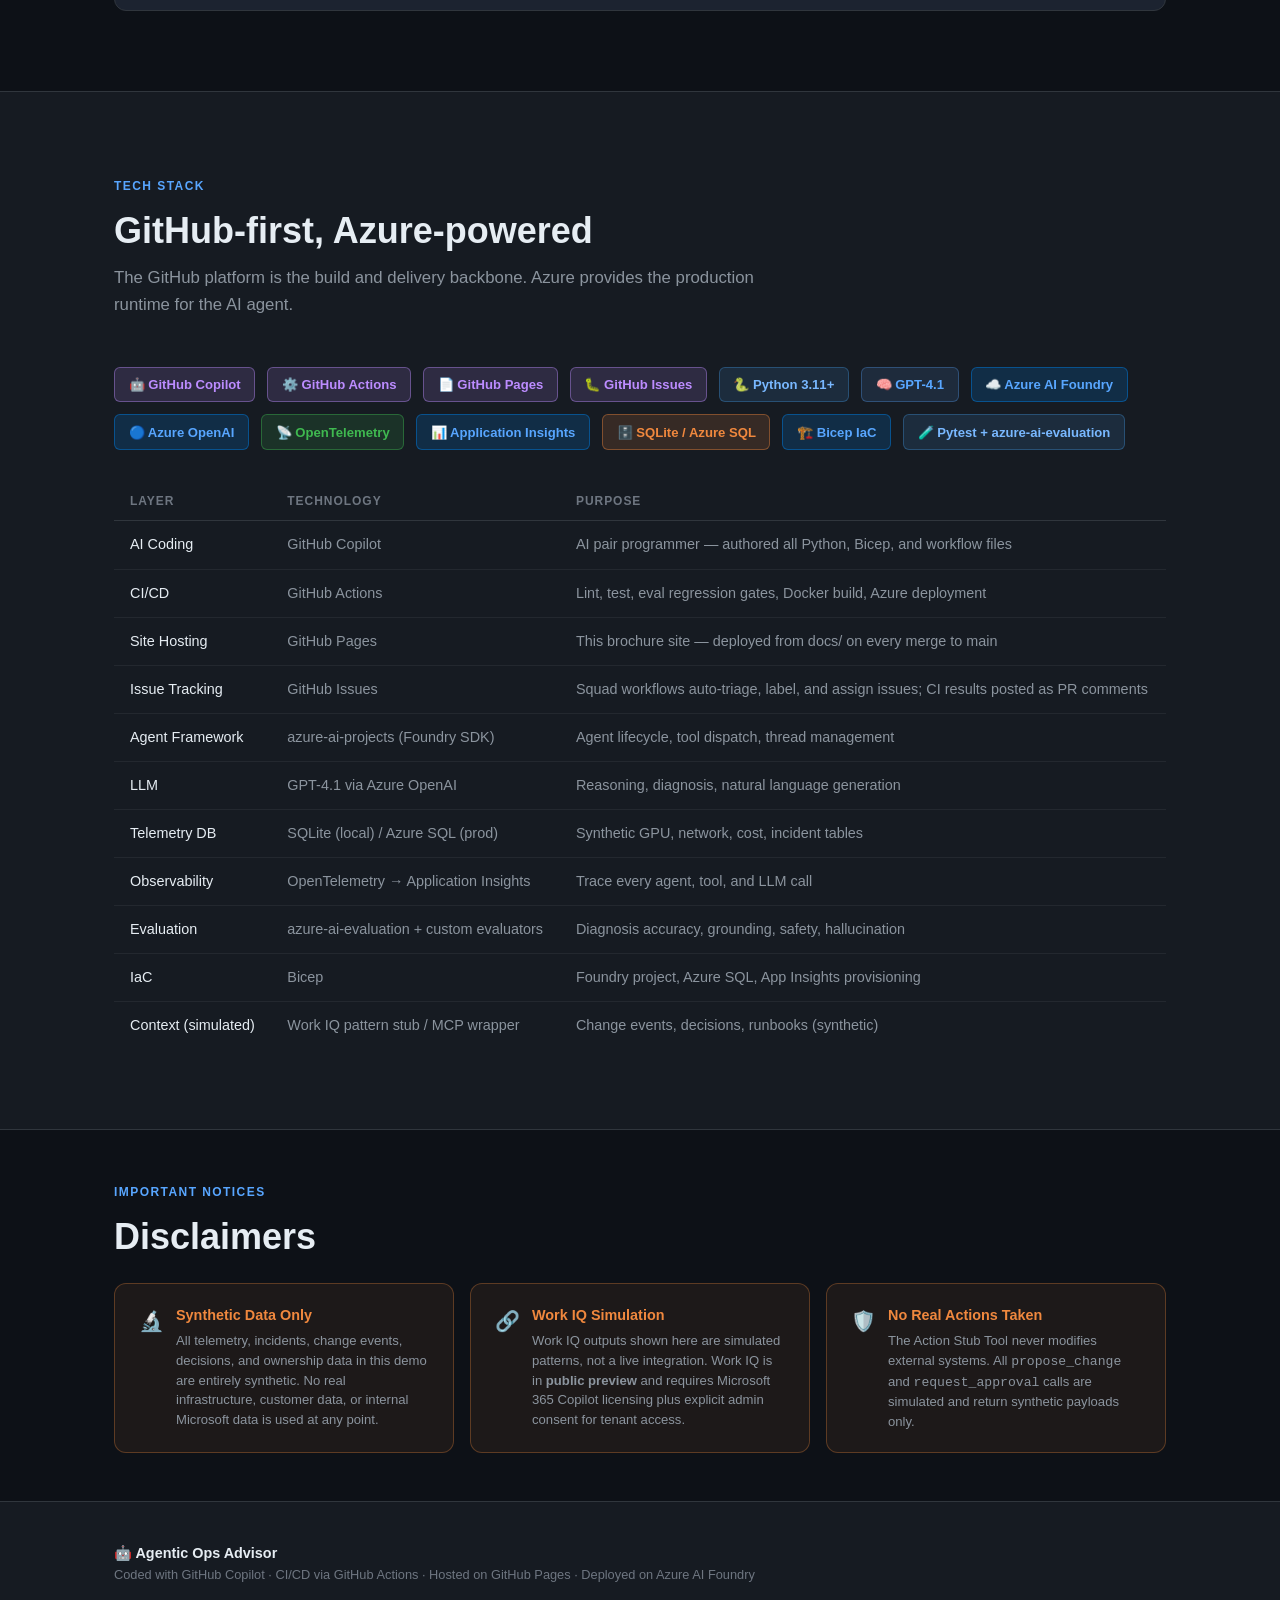
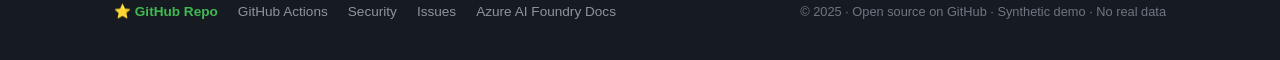
==== commit 46b5a932: "docs: update GitHub Pages to reflect only products actually used in the project - Remove GitHub Adva" ====
--- a/docs/index.html
+++ b/docs/index.html
@@ -4,11 +4,11 @@
   <meta charset="UTF-8" />
   <meta name="viewport" content="width=device-width, initial-scale=1.0" />
   <title>Agentic Ops Advisor — Built with GitHub, Deployed to Azure AI Foundry</title>
-  <meta name="description" content="A production-style AI agent built with GitHub Copilot, shipped via GitHub Actions, secured by GitHub Advanced Security, and deployed to Azure AI Foundry." />
+  <meta name="description" content="A production-style AI agent built with GitHub Copilot, shipped via GitHub Actions, hosted on GitHub Pages, and deployed to Azure AI Foundry." />
 
   <!-- Open Graph -->
   <meta property="og:title" content="Agentic Ops Advisor — Built with GitHub" />
-  <meta property="og:description" content="Self-driving ops with AI agents. Coded with GitHub Copilot · CI/CD via GitHub Actions · Secured by GitHub Advanced Security." />
+  <meta property="og:description" content="Self-driving ops with AI agents. Coded with GitHub Copilot · CI/CD via GitHub Actions · Hosted on GitHub Pages." />
   <meta property="og:type" content="website" />
 
   <!-- Favicon (emoji fallback) -->
@@ -68,8 +68,8 @@
       <p class="hero-tagline">
         An AI ops agent born on GitHub — coded with <strong>GitHub Copilot</strong>,
         tested and deployed through <strong>GitHub Actions</strong> CI/CD,
-        and secured by <strong>GitHub Advanced Security</strong>.
-        Every commit, every review, every release — the full GitHub platform at work.
+        hosted on <strong>GitHub Pages</strong>, and tracked with <strong>GitHub Issues</strong>.
+        Every commit, every pull request, every release — the GitHub platform at work.
       </p>
 
       <div class="hero-ctas">
@@ -109,8 +109,8 @@
         <span class="stat-label">CI/CD via GitHub Actions</span>
       </div>
       <div class="stat-item fade-in">
-        <span class="stat-number">GHAS</span>
-        <span class="stat-label">Secured by GitHub Advanced Security</span>
+        <span class="stat-number">Issues</span>
+        <span class="stat-label">Automated via GitHub Issues</span>
       </div>
     </div>
   </section>
@@ -161,38 +161,6 @@
           </a>
         </article>
 
-        <article class="github-product-card fade-in" style="--gh-accent: #f0883e;">
-          <div class="gh-product-header">
-            <span class="gh-product-icon" aria-hidden="true">🔐</span>
-            <span class="gh-product-badge">GitHub Advanced Security</span>
-          </div>
-          <h3 class="gh-product-title">GitHub Advanced Security</h3>
-          <p class="gh-product-desc">
-            CodeQL semantic analysis scans every push for security vulnerabilities.
-            Secret scanning prevents accidental credential leaks. Dependabot keeps
-            dependencies patched automatically — security built into the repo, not bolted on.
-          </p>
-          <a href="https://github.com/features/security" target="_blank" rel="noopener" class="gh-product-link">
-            Learn about GHAS ↗
-          </a>
-        </article>
-
-        <article class="github-product-card fade-in" style="--gh-accent: #58a6ff;">
-          <div class="gh-product-header">
-            <span class="gh-product-icon" aria-hidden="true">💻</span>
-            <span class="gh-product-badge">GitHub Codespaces</span>
-          </div>
-          <h3 class="gh-product-title">GitHub Codespaces</h3>
-          <p class="gh-product-desc">
-            One-click cloud development environment. Open this repo in Codespaces and get
-            a fully configured Python 3.11 environment with all dependencies, SQLite, and
-            the agent ready to run — zero local setup required.
-          </p>
-          <a href="https://github.com/features/codespaces" target="_blank" rel="noopener" class="gh-product-link">
-            Learn about Codespaces ↗
-          </a>
-        </article>
-
         <article class="github-product-card fade-in" style="--gh-accent: #39d353;">
           <div class="gh-product-header">
             <span class="gh-product-icon" aria-hidden="true">📄</span>
@@ -209,19 +177,19 @@
           </a>
         </article>
 
-        <article class="github-product-card fade-in" style="--gh-accent: #79b8ff;">
+        <article class="github-product-card fade-in" style="--gh-accent: #f0883e;">
           <div class="gh-product-header">
-            <span class="gh-product-icon" aria-hidden="true">📦</span>
-            <span class="gh-product-badge">GitHub Packages</span>
-          </div>
-          <h3 class="gh-product-title">GitHub Container Registry</h3>
+            <span class="gh-product-icon" aria-hidden="true">🐛</span>
+            <span class="gh-product-badge">GitHub Issues</span>
+          </div>
+          <h3 class="gh-product-title">GitHub Issues</h3>
           <p class="gh-product-desc">
-            The agent Docker image is built by GitHub Actions and published to
-            GitHub Container Registry (GHCR). The same registry integrates with
-            Dependabot scanning for base image vulnerabilities.
-          </p>
-          <a href="https://github.com/features/packages" target="_blank" rel="noopener" class="gh-product-link">
-            Learn about Packages ↗
+            Squad automation workflows automatically triage, label, and assign incoming
+            issues. Pull request CI results are posted back as issue comments — issue
+            tracking is fully integrated into the delivery pipeline.
+          </p>
+          <a href="https://github.com/tammym-demos/Agentic-Ops-Advisor/issues" target="_blank" rel="noopener" class="gh-product-link">
+            View Issues ↗
           </a>
         </article>
 
@@ -292,8 +260,8 @@
           <span class="feature-icon" aria-hidden="true">🐳</span>
           <h3 class="feature-title">Container Deployment</h3>
           <p class="feature-desc">
-            Containerized agent built by GitHub Actions, published to GitHub Container Registry,
-            and deployed to Azure AI Foundry Agent Service via Bicep IaC.
+            Containerized agent built by GitHub Actions and deployed to Azure Container Registry (ACR),
+            then served via Azure AI Foundry Agent Service using Bicep IaC.
           </p>
         </article>
 
@@ -352,17 +320,17 @@
           <text x="125" y="122" text-anchor="middle" fill="#e6edf3" font-size="11" font-weight="600">GitHub Copilot</text>
           <text x="125" y="139" text-anchor="middle" fill="#8b949e" font-size="9">AI pair programmer</text>
 
-          <!-- GitHub Codespaces -->
-          <rect x="230" y="75" width="170" height="75" rx="10" fill="#1c2330" stroke="#58a6ff" stroke-width="1.5"/>
-          <text x="315" y="103" text-anchor="middle" fill="#58a6ff" font-size="16">💻</text>
-          <text x="315" y="122" text-anchor="middle" fill="#e6edf3" font-size="11" font-weight="600">GitHub Codespaces</text>
-          <text x="315" y="139" text-anchor="middle" fill="#8b949e" font-size="9">Cloud dev environment</text>
-
-          <!-- GitHub Advanced Security -->
-          <rect x="40" y="170" width="170" height="75" rx="10" fill="#1c2330" stroke="#f0883e" stroke-width="1.5"/>
-          <text x="125" y="198" text-anchor="middle" fill="#f0883e" font-size="16">🔐</text>
-          <text x="125" y="218" text-anchor="middle" fill="#e6edf3" font-size="11" font-weight="600">GitHub Adv. Security</text>
-          <text x="125" y="234" text-anchor="middle" fill="#8b949e" font-size="9">CodeQL · Secrets · Dependabot</text>
+          <!-- GitHub Issues -->
+          <rect x="230" y="75" width="170" height="75" rx="10" fill="#1c2330" stroke="#f0883e" stroke-width="1.5"/>
+          <text x="315" y="103" text-anchor="middle" fill="#f0883e" font-size="16">🐛</text>
+          <text x="315" y="122" text-anchor="middle" fill="#e6edf3" font-size="11" font-weight="600">GitHub Issues</text>
+          <text x="315" y="139" text-anchor="middle" fill="#8b949e" font-size="9">Squad triage · auto-assign</text>
+
+          <!-- GitHub Pages -->
+          <rect x="40" y="170" width="170" height="75" rx="10" fill="#1c2330" stroke="#39d353" stroke-width="1.5"/>
+          <text x="125" y="198" text-anchor="middle" fill="#39d353" font-size="16">📄</text>
+          <text x="125" y="218" text-anchor="middle" fill="#e6edf3" font-size="11" font-weight="600">GitHub Pages</text>
+          <text x="125" y="234" text-anchor="middle" fill="#8b949e" font-size="9">This site · docs/ folder</text>
 
           <!-- GitHub Actions -->
           <rect x="230" y="170" width="170" height="75" rx="10" fill="#1c2330" stroke="#bc8cff" stroke-width="2" filter="url(#glow)"/>
@@ -370,22 +338,22 @@
           <text x="315" y="218" text-anchor="middle" fill="#e6edf3" font-size="11" font-weight="600">GitHub Actions</text>
           <text x="315" y="234" text-anchor="middle" fill="#bc8cff" font-size="9" font-weight="600">Lint · Test · Eval · Deploy</text>
 
-          <!-- GitHub Pages -->
-          <rect x="40" y="265" width="170" height="75" rx="10" fill="#1c2330" stroke="#39d353" stroke-width="1.5"/>
-          <text x="125" y="293" text-anchor="middle" fill="#39d353" font-size="16">📄</text>
-          <text x="125" y="313" text-anchor="middle" fill="#e6edf3" font-size="11" font-weight="600">GitHub Pages</text>
-          <text x="125" y="329" text-anchor="middle" fill="#8b949e" font-size="9">This site · docs/ folder</text>
-
-          <!-- GitHub Container Registry -->
+          <!-- GitHub Pull Requests -->
+          <rect x="40" y="265" width="170" height="75" rx="10" fill="#1c2330" stroke="#58a6ff" stroke-width="1.5"/>
+          <text x="125" y="293" text-anchor="middle" fill="#58a6ff" font-size="16">🔀</text>
+          <text x="125" y="313" text-anchor="middle" fill="#e6edf3" font-size="11" font-weight="600">Pull Requests</text>
+          <text x="125" y="329" text-anchor="middle" fill="#8b949e" font-size="9">CI checks · eval gates</text>
+
+          <!-- GitHub Repository -->
           <rect x="230" y="265" width="170" height="75" rx="10" fill="#1c2330" stroke="#79b8ff" stroke-width="1.5"/>
-          <text x="315" y="293" text-anchor="middle" fill="#79b8ff" font-size="16">📦</text>
-          <text x="315" y="313" text-anchor="middle" fill="#e6edf3" font-size="11" font-weight="600">GitHub Packages</text>
-          <text x="315" y="329" text-anchor="middle" fill="#8b949e" font-size="9">Container Registry (GHCR)</text>
-
-          <!-- PR / Code Review -->
+          <text x="315" y="293" text-anchor="middle" fill="#79b8ff" font-size="16">📁</text>
+          <text x="315" y="313" text-anchor="middle" fill="#e6edf3" font-size="11" font-weight="600">GitHub Repository</text>
+          <text x="315" y="329" text-anchor="middle" fill="#8b949e" font-size="9">Branch protection · CODEOWNERS</text>
+
+          <!-- Squad Automation -->
           <rect x="40" y="360" width="360" height="55" rx="10" fill="rgba(63,185,80,0.07)" stroke="rgba(63,185,80,0.25)" stroke-width="1"/>
-          <text x="220" y="382" text-anchor="middle" fill="#3fb950" font-size="11" font-weight="600">Pull Requests · Code Review · Branch Protection</text>
-          <text x="220" y="400" text-anchor="middle" fill="#6e7681" font-size="9">Copilot code review · Status checks · CODEOWNERS</text>
+          <text x="220" y="382" text-anchor="middle" fill="#3fb950" font-size="11" font-weight="600">Squad Automation · Issue Triage · Label Sync</text>
+          <text x="220" y="400" text-anchor="middle" fill="#6e7681" font-size="9">squad-triage · squad-issue-assign · sync-squad-labels workflows</text>
 
           <!-- ══ DEPLOY ARROW ══ -->
           <line x1="420" y1="270" x2="490" y2="270" stroke="#3fb950" stroke-width="2.5"
@@ -418,7 +386,7 @@
           <!-- Docker label -->
           <rect x="695" y="62" width="210" height="150" rx="14" fill="none"
                 stroke="#79b8ff" stroke-width="1" stroke-dasharray="5 3" opacity="0.4"/>
-          <text x="800" y="75" text-anchor="middle" fill="#79b8ff" font-size="8.5" font-weight="600" opacity="0.6">🐳 Docker · GHCR → ACR</text>
+          <text x="800" y="75" text-anchor="middle" fill="#79b8ff" font-size="8.5" font-weight="600" opacity="0.6">🐳 Docker · GitHub Actions → ACR</text>
 
           <!-- Tool: SQL Telemetry -->
           <rect x="515" y="245" width="165" height="75" rx="10" fill="#1c2330" stroke="#f0883e" stroke-width="1.5"/>
@@ -433,7 +401,6 @@
           <text x="782" y="307" text-anchor="middle" fill="#bc8cff" font-size="8.5" font-style="italic">⚠️ Simulated</text>
 
           <!-- Tool: Action Stub -->
-          <rect x="885" y="245" width="40" height="75" rx="0" fill="none"/>
           <rect x="608" y="340" width="165" height="75" rx="10" fill="#1c2330" stroke="#3fb950" stroke-width="1.5"/>
           <text x="690" y="367" text-anchor="middle" fill="#3fb950" font-size="15">🛡️</text>
           <text x="690" y="387" text-anchor="middle" fill="#e6edf3" font-size="10.5" font-weight="600">Action Stub Tool</text>
@@ -469,7 +436,7 @@
       <span class="section-label">Demo Walkthrough</span>
       <h2 class="section-title">From question to governed action</h2>
       <p class="section-subtitle">
-        Developed in GitHub Codespaces with GitHub Copilot, validated on every PR by
+        Developed with GitHub Copilot, validated on every PR by
         GitHub Actions — here's what the agent actually does at runtime.
       </p>
 
@@ -554,10 +521,8 @@
       <div class="badges" role="list" aria-label="Technology badges">
         <span class="badge badge-actions" role="listitem">🤖 GitHub Copilot</span>
         <span class="badge badge-actions" role="listitem">⚙️ GitHub Actions</span>
-        <span class="badge badge-actions" role="listitem">🔐 GitHub Advanced Security</span>
-        <span class="badge badge-actions" role="listitem">💻 GitHub Codespaces</span>
         <span class="badge badge-actions" role="listitem">📄 GitHub Pages</span>
-        <span class="badge badge-actions" role="listitem">📦 GitHub Packages (GHCR)</span>
+        <span class="badge badge-actions" role="listitem">🐛 GitHub Issues</span>
         <span class="badge badge-python" role="listitem">🐍 Python 3.11+</span>
         <span class="badge badge-gpt" role="listitem">🧠 GPT-4.1</span>
         <span class="badge badge-azure" role="listitem">☁️ Azure AI Foundry</span>
@@ -589,24 +554,14 @@
             <td>Lint, test, eval regression gates, Docker build, Azure deployment</td>
           </tr>
           <tr>
-            <td>Security</td>
-            <td>GitHub Advanced Security</td>
-            <td>CodeQL semantic scanning, secret detection, Dependabot patching</td>
-          </tr>
-          <tr>
-            <td>Dev Environment</td>
-            <td>GitHub Codespaces</td>
-            <td>One-click cloud dev environment — zero local setup required</td>
-          </tr>
-          <tr>
             <td>Site Hosting</td>
             <td>GitHub Pages</td>
             <td>This brochure site — deployed from docs/ on every merge to main</td>
           </tr>
           <tr>
-            <td>Container Registry</td>
-            <td>GitHub Packages (GHCR)</td>
-            <td>Agent Docker image storage with integrated Dependabot image scanning</td>
+            <td>Issue Tracking</td>
+            <td>GitHub Issues</td>
+            <td>Squad workflows auto-triage, label, and assign issues; CI results posted as PR comments</td>
           </tr>
           <tr>
             <td>Agent Framework</td>
@@ -705,7 +660,7 @@
     <div class="container">
       <div>
         <div class="footer-brand">🤖 Agentic Ops Advisor</div>
-        <div class="footer-note">Coded with GitHub Copilot · CI/CD via GitHub Actions · Deployed on Azure AI Foundry</div>
+        <div class="footer-note">Coded with GitHub Copilot · CI/CD via GitHub Actions · Hosted on GitHub Pages · Deployed on Azure AI Foundry</div>
       </div>
 
       <nav class="footer-links" aria-label="Footer links">
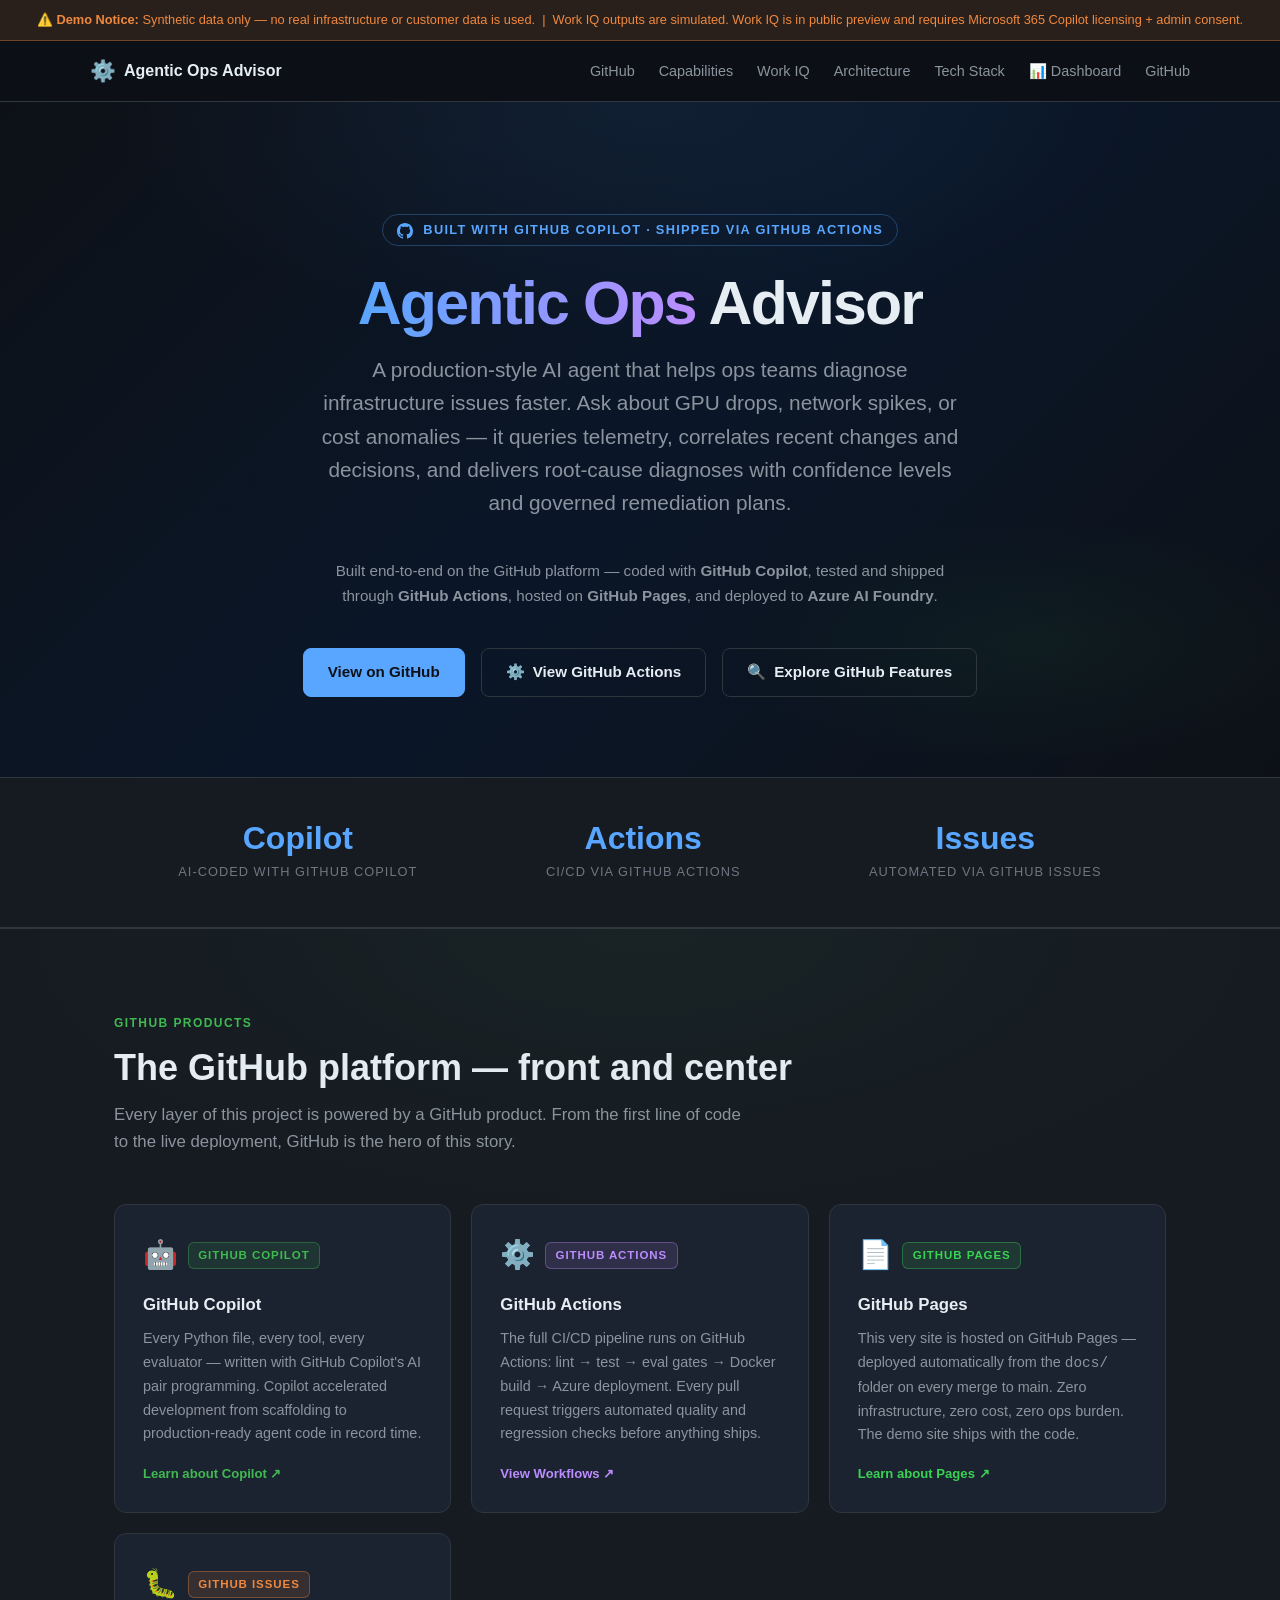
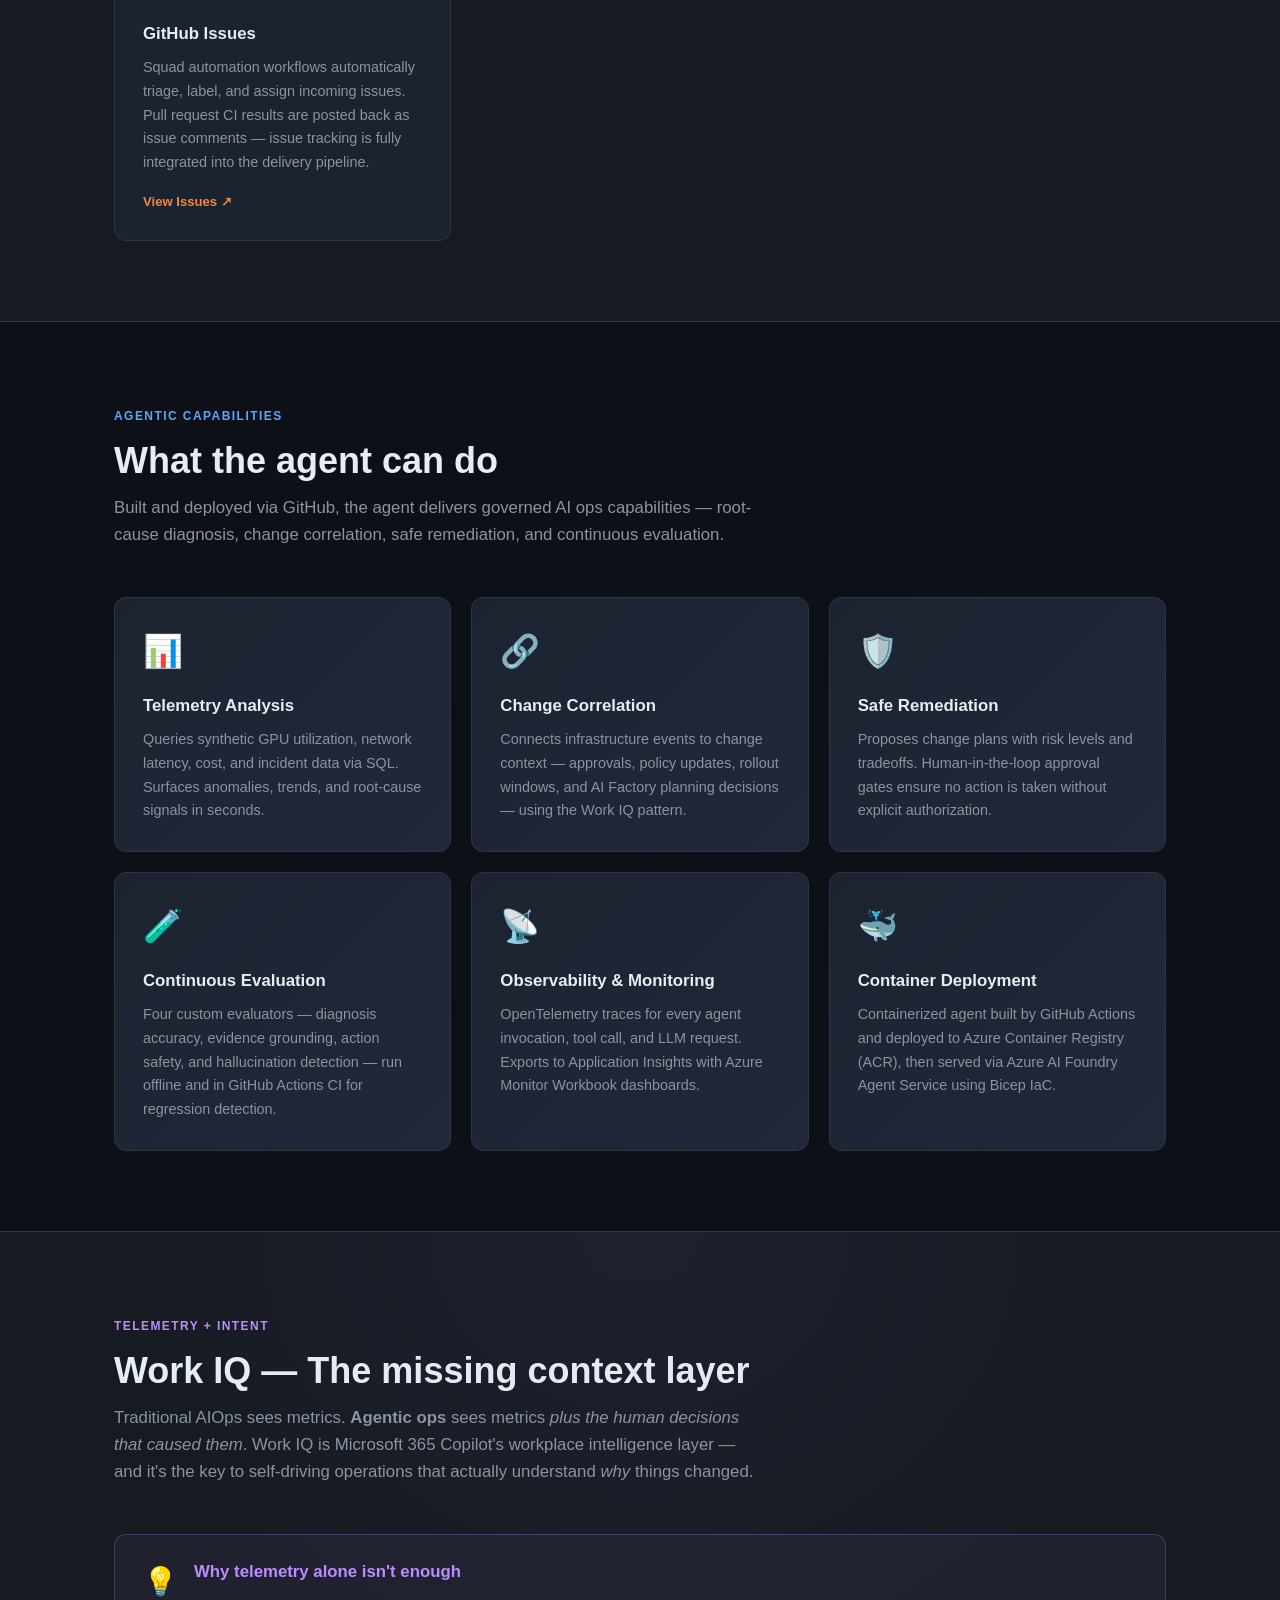
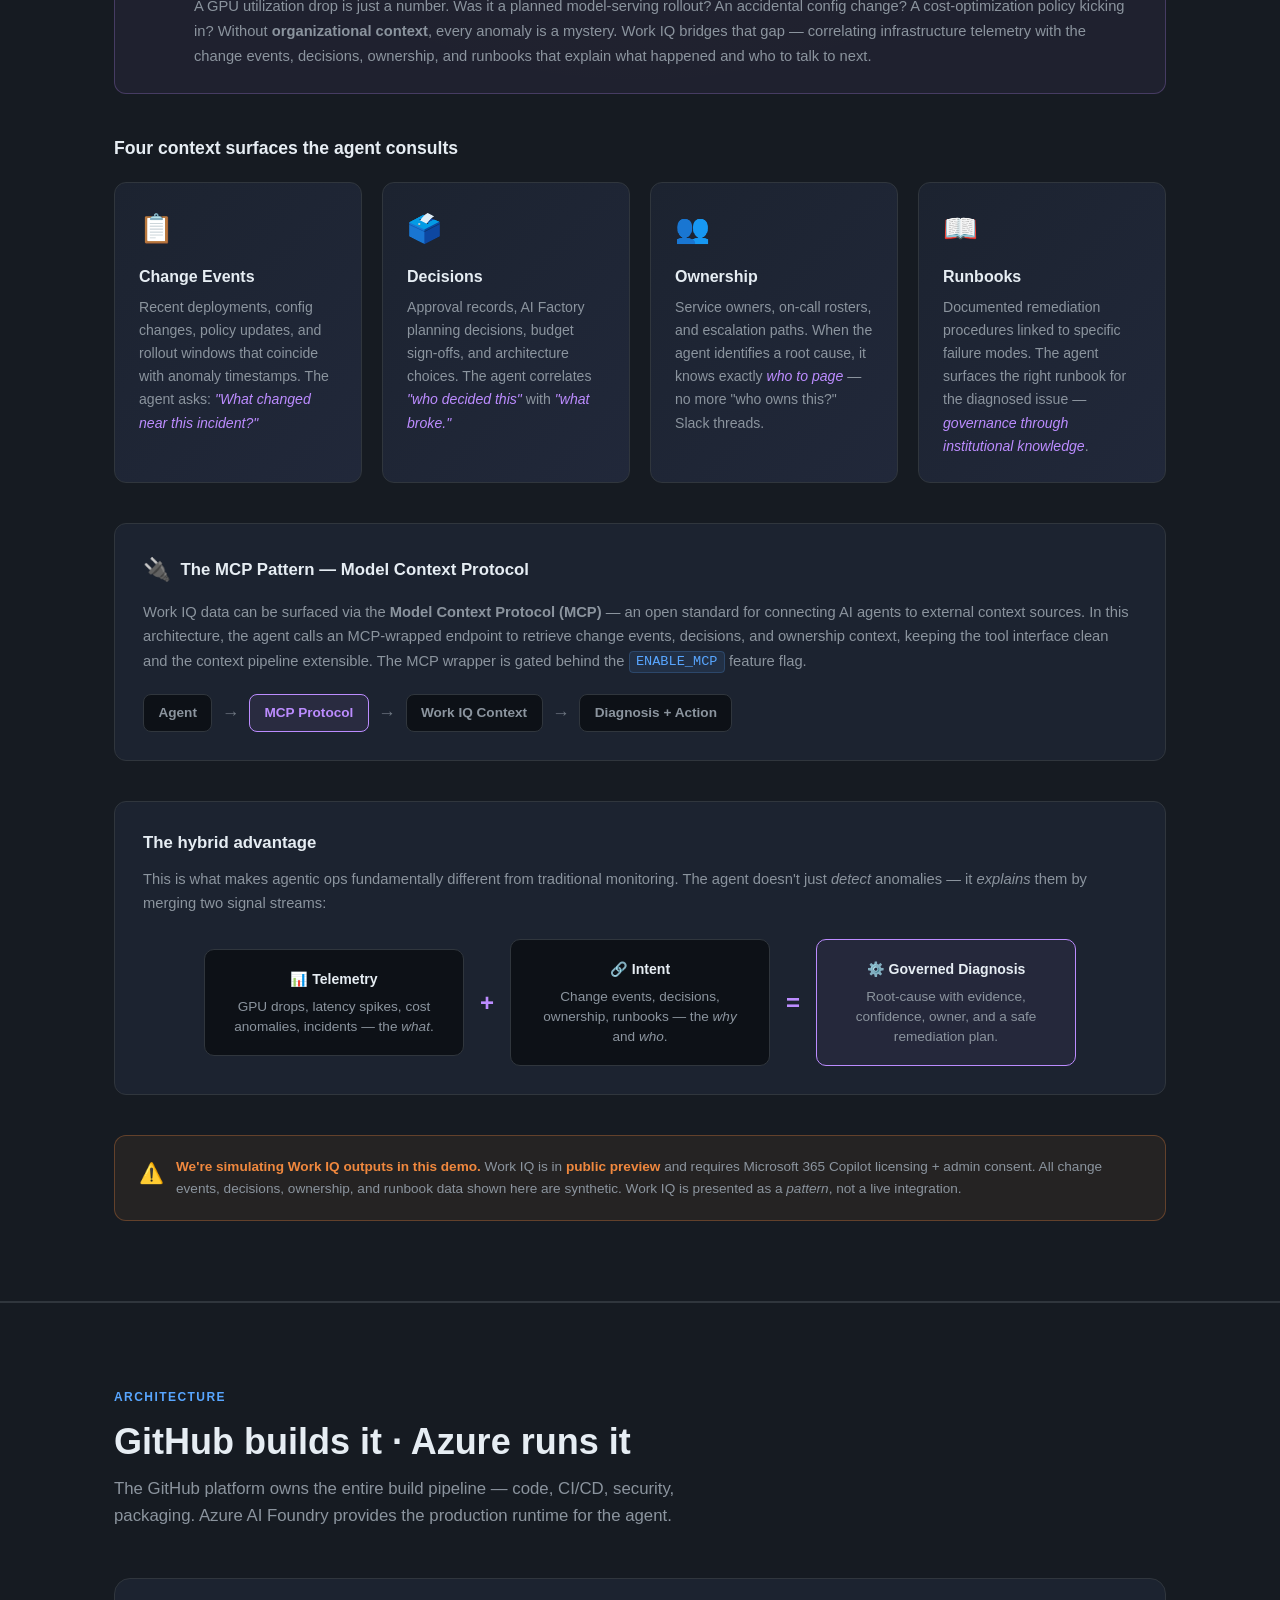
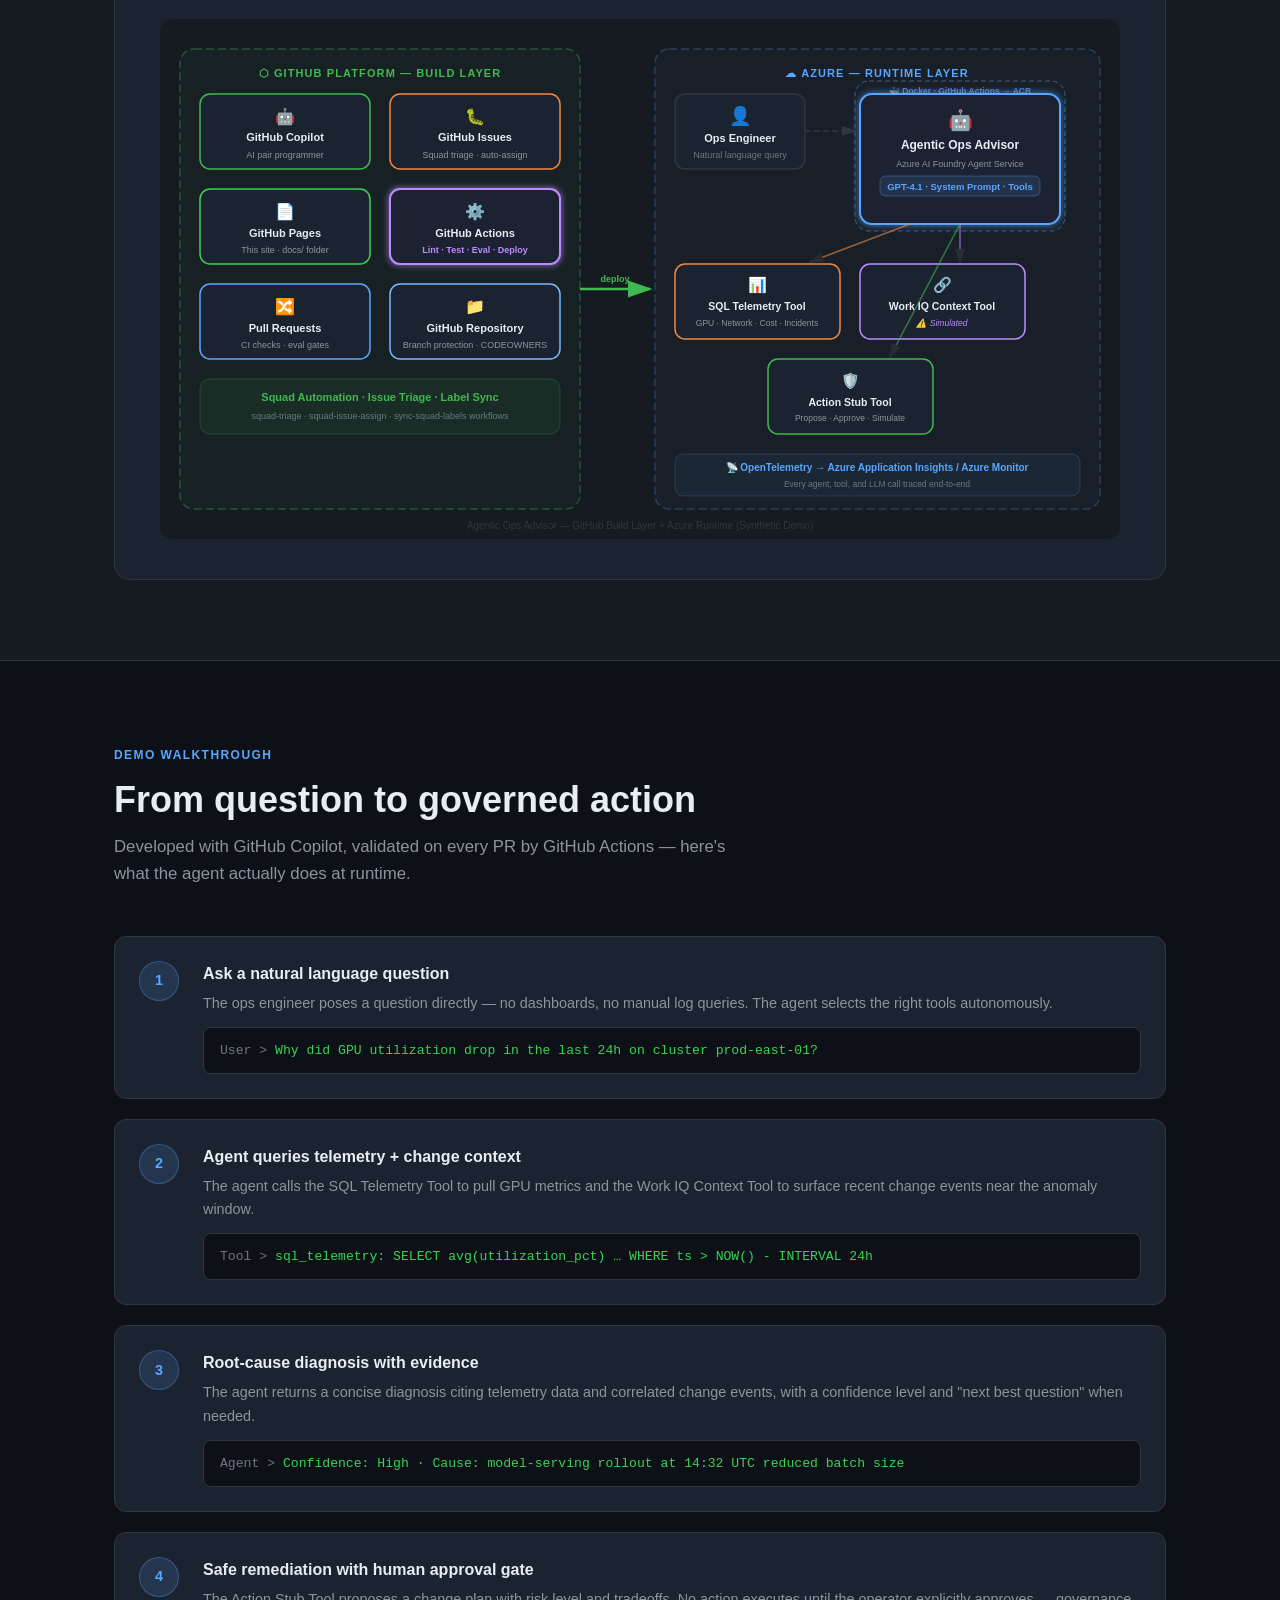
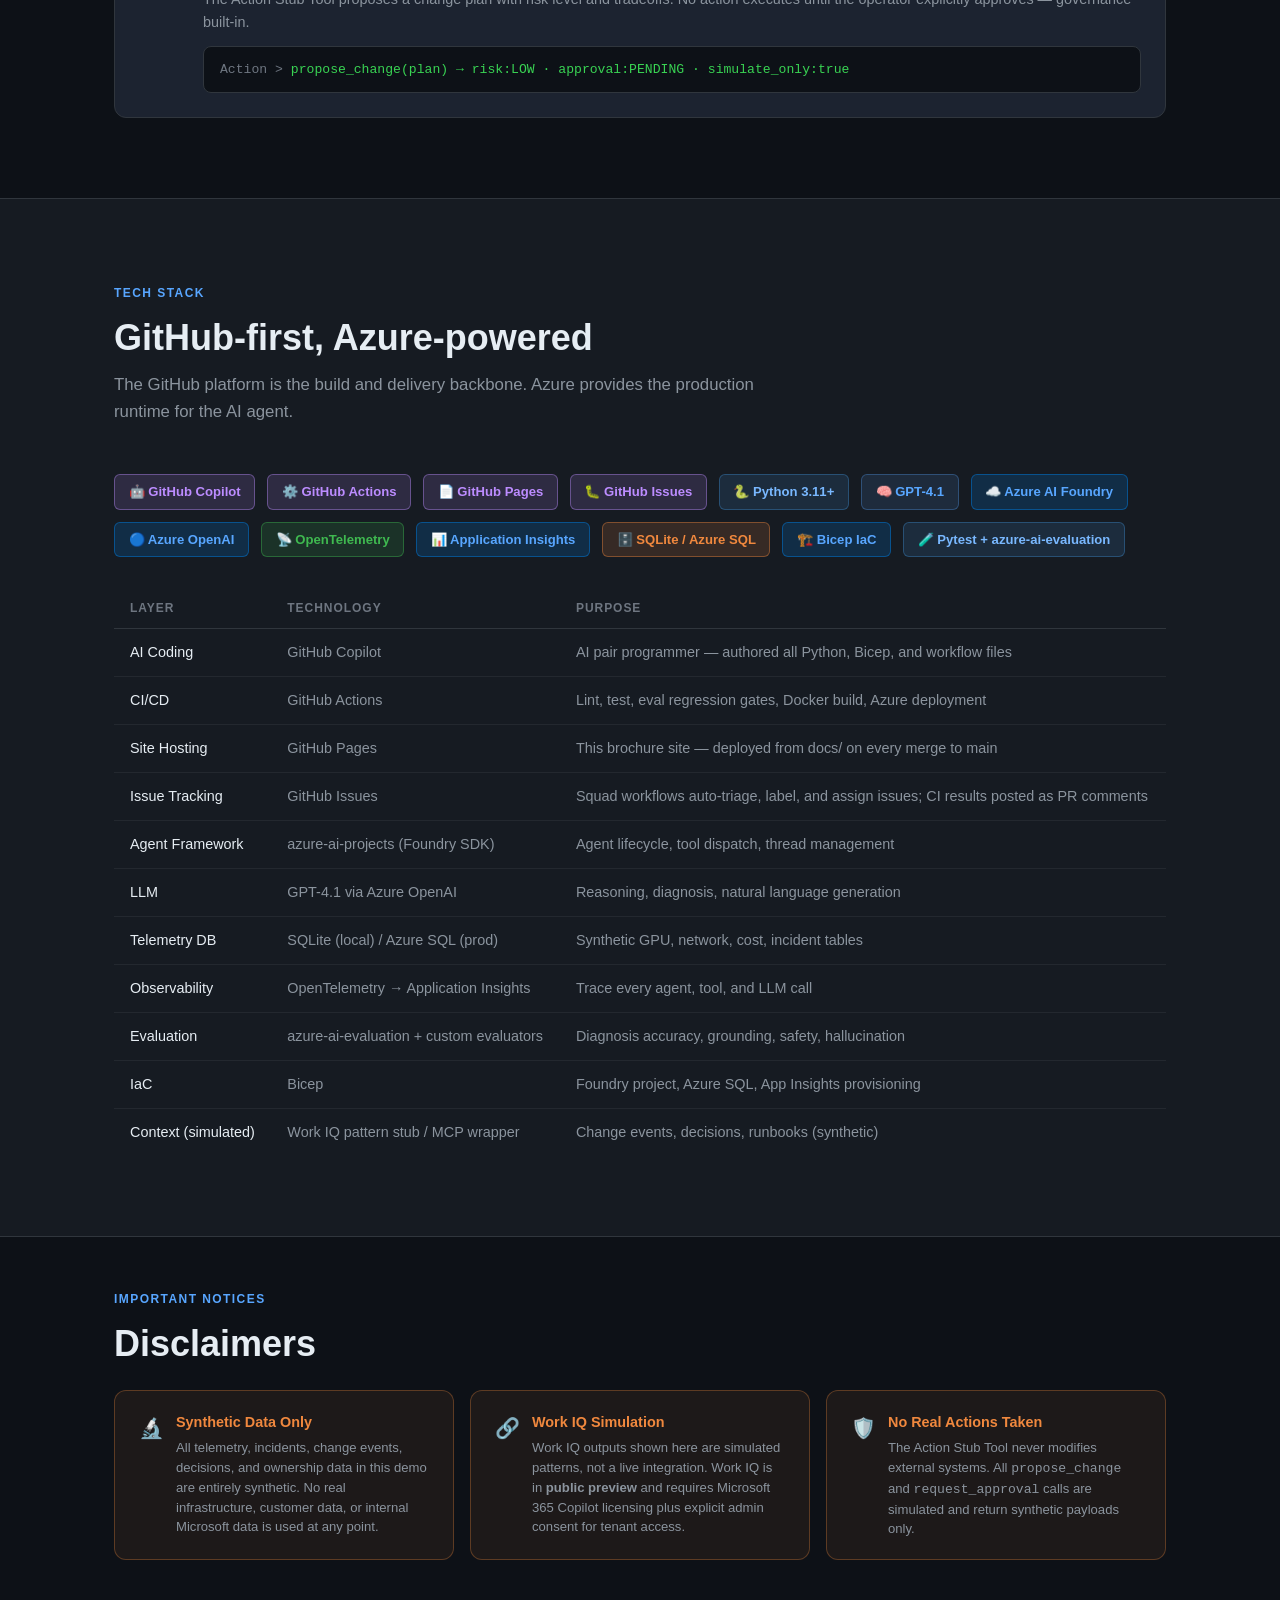
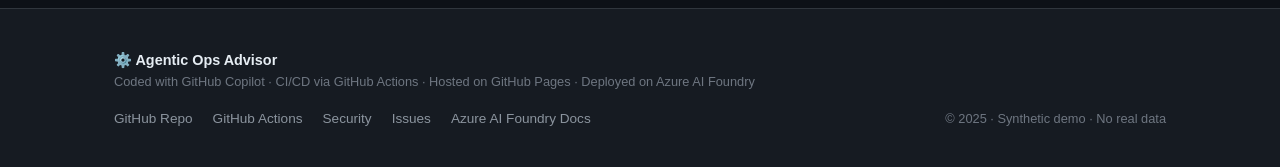
==== commit e657fdc6: "Enhance Work IQ coverage on GitHub Pages brochure site Add dedicated Work IQ deep-dive section betwe" ====
--- a/docs/index.html
+++ b/docs/index.html
@@ -12,7 +12,7 @@
   <meta property="og:type" content="website" />
 
   <!-- Favicon (emoji fallback) -->
-  <link rel="icon" href="data:image/svg+xml,<svg xmlns='http://www.w3.org/2000/svg' viewBox='0 0 100 100'><text y='.9em' font-size='90'>🤖</text></svg>" />
+  <link rel="icon" href="data:image/svg+xml,<svg xmlns='http://www.w3.org/2000/svg' viewBox='0 0 100 100'><text y='.9em' font-size='90'>⚙️</text></svg>" />
 
   <link rel="stylesheet" href="style.css" />
 </head>
@@ -35,16 +35,17 @@
   <nav class="site-nav" aria-label="Main navigation">
     <div class="container">
       <a href="#" class="nav-brand">
-        <span class="brand-icon" aria-hidden="true">🤖</span>
+        <span class="brand-icon" aria-hidden="true">⚙️</span>
         Agentic Ops Advisor
       </a>
       <ul class="nav-links" role="list">
         <li><a href="#github-products">GitHub</a></li>
         <li><a href="#features">Capabilities</a></li>
+        <li><a href="#workiq">Work IQ</a></li>
         <li><a href="#architecture">Architecture</a></li>
         <li><a href="#techstack">Tech Stack</a></li>
         <li><a href="pages/dashboard.html">📊 Dashboard</a></li>
-        <li><a href="https://github.com/tammym-demos/Agentic-Ops-Advisor" target="_blank" rel="noopener" style="color: var(--accent-blue); font-weight: 600;">⭐ GitHub</a></li>
+        <li><a href="https://github.com/tammym-demos/Agentic-Ops-Advisor" target="_blank" rel="noopener">GitHub</a></li>
       </ul>
     </div>
   </nav>
@@ -66,18 +67,23 @@
       </h1>
 
       <p class="hero-tagline">
-        An AI ops agent born on GitHub — coded with <strong>GitHub Copilot</strong>,
-        tested and deployed through <strong>GitHub Actions</strong> CI/CD,
-        hosted on <strong>GitHub Pages</strong>, and tracked with <strong>GitHub Issues</strong>.
-        Every commit, every pull request, every release — the GitHub platform at work.
+        A production-style AI agent that helps ops teams diagnose infrastructure issues faster.
+        Ask about GPU drops, network spikes, or cost anomalies — it queries telemetry,
+        correlates recent changes and decisions, and delivers root-cause diagnoses
+        with confidence levels and governed remediation plans.
+      </p>
+      <p class="hero-tagline" style="font-size: 0.95em; opacity: 0.8; margin-top: 0.5rem;">
+        Built end-to-end on the GitHub platform — coded with <strong>GitHub Copilot</strong>,
+        tested and shipped through <strong>GitHub Actions</strong>,
+        hosted on <strong>GitHub Pages</strong>,
+        and deployed to <strong>Azure AI Foundry</strong>.
       </p>
 
       <div class="hero-ctas">
         <a href="https://github.com/tammym-demos/Agentic-Ops-Advisor"
            class="btn btn-primary"
            target="_blank" rel="noopener">
-          <svg height="18" viewBox="0 0 16 16" width="18" fill="currentColor" aria-hidden="true"><path d="M8 0c4.42 0 8 3.58 8 8a8.013 8.013 0 0 1-5.45 7.59c-.4.08-.55-.17-.55-.38 0-.27.01-1.13.01-2.2 0-.75-.25-1.23-.54-1.48 1.78-.2 3.65-.88 3.65-3.95 0-.88-.31-1.59-.82-2.15.08-.2.36-1.02-.08-2.12 0 0-.67-.22-2.2.82-.64-.18-1.32-.27-2-.27-.68 0-1.36.09-2 .27-1.53-1.03-2.2-.82-2.2-.82-.44 1.1-.16 1.92-.08 2.12-.51.56-.82 1.28-.82 2.15 0 3.06 1.86 3.75 3.64 3.95-.23.2-.44.55-.51 1.07-.46.21-1.61.55-2.33-.66-.15-.24-.6-.83-1.23-.82-.67.01-.27.38.01.53.34.19.73.9.82 1.13.16.45.68 1.31 2.69.94 0 .67.01 1.3.01 1.49 0 .21-.15.45-.55.38A7.995 7.995 0 0 1 0 8c0-4.42 3.58-8 8-8Z"/></svg>
-          ⭐ Star on GitHub
+          View on GitHub
         </a>
         <a href="https://github.com/tammym-demos/Agentic-Ops-Advisor/actions"
            class="btn btn-secondary"
@@ -97,10 +103,6 @@
   <section class="stats-strip" aria-label="Project highlights">
     <div class="container">
       <div class="stat-item fade-in">
-        <span class="stat-number">100%</span>
-        <span class="stat-label">Open Source on GitHub</span>
-      </div>
-      <div class="stat-item fade-in">
         <span class="stat-number">Copilot</span>
         <span class="stat-label">AI-Coded with GitHub Copilot</span>
       </div>
@@ -266,6 +268,148 @@
         </article>
 
       </div>
+    </div>
+  </section>
+
+  <!-- ═══════════════════════════════════════════
+       WORK IQ — DEEP DIVE
+  ═══════════════════════════════════════════ -->
+  <section class="workiq-section" id="workiq">
+    <div class="container">
+      <span class="section-label" style="color: var(--accent-purple);">Telemetry + Intent</span>
+      <h2 class="section-title">Work IQ — The missing context layer</h2>
+      <p class="section-subtitle">
+        Traditional AIOps sees metrics. <strong>Agentic ops</strong> sees metrics
+        <em>plus the human decisions that caused them</em>.
+        Work IQ is Microsoft 365 Copilot's workplace intelligence layer — and it's the
+        key to self-driving operations that actually understand <em>why</em> things changed.
+      </p>
+
+      <!-- Value proposition callout -->
+      <div class="workiq-callout fade-in">
+        <div class="workiq-callout-icon" aria-hidden="true">💡</div>
+        <div class="workiq-callout-body">
+          <h3>Why telemetry alone isn't enough</h3>
+          <p>
+            A GPU utilization drop is just a number. Was it a planned model-serving rollout?
+            An accidental config change? A cost-optimization policy kicking in?
+            Without <strong>organizational context</strong>, every anomaly is a mystery.
+            Work IQ bridges that gap — correlating infrastructure telemetry with the
+            change events, decisions, ownership, and runbooks that explain what happened
+            and who to talk to next.
+          </p>
+        </div>
+      </div>
+
+      <!-- Four context surfaces -->
+      <h3 class="workiq-grid-title fade-in">Four context surfaces the agent consults</h3>
+      <div class="workiq-grid">
+
+        <article class="workiq-card fade-in" style="--wiq-accent: #58a6ff;">
+          <span class="workiq-card-icon" aria-hidden="true">📋</span>
+          <h4 class="workiq-card-title">Change Events</h4>
+          <p class="workiq-card-desc">
+            Recent deployments, config changes, policy updates, and rollout windows
+            that coincide with anomaly timestamps. The agent asks:
+            <em>"What changed near this incident?"</em>
+          </p>
+        </article>
+
+        <article class="workiq-card fade-in" style="--wiq-accent: #bc8cff;">
+          <span class="workiq-card-icon" aria-hidden="true">🗳️</span>
+          <h4 class="workiq-card-title">Decisions</h4>
+          <p class="workiq-card-desc">
+            Approval records, AI Factory planning decisions, budget sign-offs,
+            and architecture choices. The agent correlates
+            <em>"who decided this"</em> with <em>"what broke."</em>
+          </p>
+        </article>
+
+        <article class="workiq-card fade-in" style="--wiq-accent: #3fb950;">
+          <span class="workiq-card-icon" aria-hidden="true">👥</span>
+          <h4 class="workiq-card-title">Ownership</h4>
+          <p class="workiq-card-desc">
+            Service owners, on-call rosters, and escalation paths.
+            When the agent identifies a root cause, it knows exactly
+            <em>who to page</em> — no more "who owns this?" Slack threads.
+          </p>
+        </article>
+
+        <article class="workiq-card fade-in" style="--wiq-accent: #f0883e;">
+          <span class="workiq-card-icon" aria-hidden="true">📖</span>
+          <h4 class="workiq-card-title">Runbooks</h4>
+          <p class="workiq-card-desc">
+            Documented remediation procedures linked to specific failure modes.
+            The agent surfaces the right runbook for the diagnosed issue —
+            <em>governance through institutional knowledge</em>.
+          </p>
+        </article>
+
+      </div>
+
+      <!-- MCP Pattern -->
+      <div class="workiq-mcp fade-in">
+        <div class="workiq-mcp-header">
+          <span class="workiq-mcp-icon" aria-hidden="true">🔌</span>
+          <h3>The MCP Pattern — Model Context Protocol</h3>
+        </div>
+        <p>
+          Work IQ data can be surfaced via the
+          <strong>Model Context Protocol (MCP)</strong> — an open standard for connecting
+          AI agents to external context sources. In this architecture, the agent calls an
+          MCP-wrapped endpoint to retrieve change events, decisions, and ownership context,
+          keeping the tool interface clean and the context pipeline extensible.
+          The MCP wrapper is gated behind the <code>ENABLE_MCP</code> feature flag.
+        </p>
+        <div class="workiq-mcp-flow">
+          <span class="mcp-node">Agent</span>
+          <span class="mcp-arrow" aria-hidden="true">→</span>
+          <span class="mcp-node mcp-highlight">MCP Protocol</span>
+          <span class="mcp-arrow" aria-hidden="true">→</span>
+          <span class="mcp-node">Work IQ Context</span>
+          <span class="mcp-arrow" aria-hidden="true">→</span>
+          <span class="mcp-node">Diagnosis + Action</span>
+        </div>
+      </div>
+
+      <!-- Hybrid narrative -->
+      <div class="workiq-hybrid fade-in">
+        <h3>The hybrid advantage</h3>
+        <p>
+          This is what makes agentic ops fundamentally different from traditional monitoring.
+          The agent doesn't just <em>detect</em> anomalies — it <em>explains</em> them
+          by merging two signal streams:
+        </p>
+        <div class="workiq-hybrid-cols">
+          <div class="workiq-hybrid-col">
+            <span class="workiq-hybrid-label">📊 Telemetry</span>
+            <p>GPU drops, latency spikes, cost anomalies, incidents — the <em>what</em>.</p>
+          </div>
+          <div class="workiq-hybrid-plus" aria-hidden="true">+</div>
+          <div class="workiq-hybrid-col">
+            <span class="workiq-hybrid-label">🔗 Intent</span>
+            <p>Change events, decisions, ownership, runbooks — the <em>why</em> and <em>who</em>.</p>
+          </div>
+          <div class="workiq-hybrid-equals" aria-hidden="true">=</div>
+          <div class="workiq-hybrid-col workiq-hybrid-result">
+            <span class="workiq-hybrid-label">⚙️ Governed Diagnosis</span>
+            <p>Root-cause with evidence, confidence, owner, and a safe remediation plan.</p>
+          </div>
+        </div>
+      </div>
+
+      <!-- Disclaimer -->
+      <div class="workiq-disclaimer fade-in">
+        <span class="workiq-disclaimer-icon" aria-hidden="true">⚠️</span>
+        <p>
+          <strong>We're simulating Work IQ outputs in this demo.</strong>
+          Work IQ is in <strong>public preview</strong> and requires
+          Microsoft 365 Copilot licensing + admin consent.
+          All change events, decisions, ownership, and runbook data shown here are synthetic.
+          Work IQ is presented as a <em>pattern</em>, not a live integration.
+        </p>
+      </div>
+
     </div>
   </section>
 
@@ -659,12 +803,12 @@
   <footer class="site-footer">
     <div class="container">
       <div>
-        <div class="footer-brand">🤖 Agentic Ops Advisor</div>
+        <div class="footer-brand">⚙️ Agentic Ops Advisor</div>
         <div class="footer-note">Coded with GitHub Copilot · CI/CD via GitHub Actions · Hosted on GitHub Pages · Deployed on Azure AI Foundry</div>
       </div>
 
       <nav class="footer-links" aria-label="Footer links">
-        <a href="https://github.com/tammym-demos/Agentic-Ops-Advisor" target="_blank" rel="noopener" style="color: var(--accent-green); font-weight: 600;">⭐ GitHub Repo</a>
+        <a href="https://github.com/tammym-demos/Agentic-Ops-Advisor" target="_blank" rel="noopener">GitHub Repo</a>
         <a href="https://github.com/tammym-demos/Agentic-Ops-Advisor/actions" target="_blank" rel="noopener">GitHub Actions</a>
         <a href="https://github.com/tammym-demos/Agentic-Ops-Advisor/security" target="_blank" rel="noopener">Security</a>
         <a href="https://github.com/tammym-demos/Agentic-Ops-Advisor/issues" target="_blank" rel="noopener">Issues</a>
@@ -672,7 +816,7 @@
       </nav>
 
       <div class="footer-note">
-        © 2025 · Open source on GitHub · Synthetic demo · No real data
+        © 2025 · Synthetic demo · No real data
       </div>
     </div>
   </footer>
--- a/docs/style.css
+++ b/docs/style.css
@@ -381,6 +381,306 @@
 }
 
 /* ---------- Architecture ---------- */
+/* ---------- Work IQ Section ---------- */
+.workiq-section {
+  padding: var(--section-pad);
+  background: var(--bg-secondary);
+  border-top: 1px solid var(--border);
+  border-bottom: 1px solid var(--border);
+  position: relative;
+}
+
+.workiq-section::before {
+  content: '';
+  position: absolute;
+  inset: 0;
+  background: radial-gradient(ellipse 60% 40% at 50% 0%, rgba(188,140,255,0.05) 0%, transparent 70%);
+  pointer-events: none;
+}
+
+.workiq-callout {
+  background: rgba(188, 140, 255, 0.06);
+  border: 1px solid rgba(188, 140, 255, 0.25);
+  border-radius: 12px;
+  padding: 1.5rem 1.75rem;
+  display: flex;
+  gap: 1rem;
+  align-items: flex-start;
+  margin-bottom: 2.5rem;
+}
+
+.workiq-callout-icon {
+  font-size: 1.75rem;
+  flex-shrink: 0;
+  margin-top: 0.1rem;
+}
+
+.workiq-callout-body h3 {
+  font-size: 1.05rem;
+  font-weight: 700;
+  color: var(--accent-purple);
+  margin-bottom: 0.5rem;
+}
+
+.workiq-callout-body p {
+  font-size: 0.92rem;
+  color: var(--text-secondary);
+  line-height: 1.7;
+}
+
+.workiq-grid-title {
+  font-size: 1.1rem;
+  font-weight: 700;
+  color: var(--text-primary);
+  margin-bottom: 1.25rem;
+}
+
+.workiq-grid {
+  display: grid;
+  grid-template-columns: repeat(auto-fit, minmax(240px, 1fr));
+  gap: 1.25rem;
+  margin-bottom: 2.5rem;
+}
+
+.workiq-card {
+  background: var(--gradient-card);
+  border: 1px solid var(--border);
+  border-radius: 12px;
+  padding: 1.5rem;
+  transition: all 0.25s ease;
+  position: relative;
+  overflow: hidden;
+}
+
+.workiq-card::before {
+  content: '';
+  position: absolute;
+  top: 0; left: 0; right: 0;
+  height: 3px;
+  background: var(--wiq-accent, var(--accent-purple));
+  opacity: 0;
+  transition: opacity 0.25s ease;
+}
+
+.workiq-card:hover {
+  border-color: var(--wiq-accent, var(--accent-purple));
+  transform: translateY(-3px);
+  box-shadow: 0 8px 32px rgba(0, 0, 0, 0.3);
+}
+
+.workiq-card:hover::before { opacity: 1; }
+
+.workiq-card-icon {
+  font-size: 1.75rem;
+  display: block;
+  margin-bottom: 0.75rem;
+}
+
+.workiq-card-title {
+  font-size: 1rem;
+  font-weight: 700;
+  color: var(--text-primary);
+  margin-bottom: 0.4rem;
+}
+
+.workiq-card-desc {
+  font-size: 0.88rem;
+  color: var(--text-secondary);
+  line-height: 1.65;
+}
+
+.workiq-card-desc em {
+  color: var(--accent-purple);
+  font-style: italic;
+}
+
+/* MCP pattern box */
+.workiq-mcp {
+  background: var(--bg-card);
+  border: 1px solid var(--border);
+  border-radius: 12px;
+  padding: 1.75rem;
+  margin-bottom: 2.5rem;
+}
+
+.workiq-mcp-header {
+  display: flex;
+  align-items: center;
+  gap: 0.6rem;
+  margin-bottom: 0.75rem;
+}
+
+.workiq-mcp-icon { font-size: 1.4rem; }
+
+.workiq-mcp-header h3 {
+  font-size: 1.05rem;
+  font-weight: 700;
+  color: var(--text-primary);
+}
+
+.workiq-mcp p {
+  font-size: 0.92rem;
+  color: var(--text-secondary);
+  line-height: 1.65;
+  margin-bottom: 1.25rem;
+}
+
+.workiq-mcp code {
+  font-family: var(--font-mono);
+  font-size: 0.85rem;
+  background: rgba(88, 166, 255, 0.1);
+  border: 1px solid rgba(88, 166, 255, 0.2);
+  border-radius: 4px;
+  padding: 0.15rem 0.4rem;
+  color: var(--accent-blue);
+}
+
+.workiq-mcp-flow {
+  display: flex;
+  align-items: center;
+  gap: 0.6rem;
+  flex-wrap: wrap;
+  margin-top: 0.5rem;
+}
+
+.mcp-node {
+  background: var(--bg-primary);
+  border: 1px solid var(--border);
+  border-radius: 8px;
+  padding: 0.45rem 0.9rem;
+  font-size: 0.85rem;
+  font-weight: 600;
+  color: var(--text-secondary);
+  white-space: nowrap;
+}
+
+.mcp-highlight {
+  border-color: var(--accent-purple);
+  color: var(--accent-purple);
+  background: rgba(188, 140, 255, 0.08);
+}
+
+.mcp-arrow {
+  color: var(--text-muted);
+  font-size: 1.1rem;
+  font-weight: 700;
+}
+
+/* Hybrid advantage */
+.workiq-hybrid {
+  background: var(--bg-card);
+  border: 1px solid var(--border);
+  border-radius: 12px;
+  padding: 1.75rem;
+  margin-bottom: 2.5rem;
+}
+
+.workiq-hybrid h3 {
+  font-size: 1.05rem;
+  font-weight: 700;
+  color: var(--text-primary);
+  margin-bottom: 0.6rem;
+}
+
+.workiq-hybrid > p {
+  font-size: 0.92rem;
+  color: var(--text-secondary);
+  line-height: 1.65;
+  margin-bottom: 1.5rem;
+}
+
+.workiq-hybrid-cols {
+  display: flex;
+  align-items: center;
+  gap: 1rem;
+  flex-wrap: wrap;
+  justify-content: center;
+}
+
+.workiq-hybrid-col {
+  background: var(--bg-primary);
+  border: 1px solid var(--border);
+  border-radius: 10px;
+  padding: 1.1rem 1.25rem;
+  flex: 1;
+  min-width: 180px;
+  max-width: 260px;
+  text-align: center;
+}
+
+.workiq-hybrid-col p {
+  font-size: 0.85rem;
+  color: var(--text-secondary);
+  line-height: 1.5;
+  margin: 0;
+}
+
+.workiq-hybrid-result {
+  border-color: var(--accent-purple);
+  background: rgba(188, 140, 255, 0.05);
+}
+
+.workiq-hybrid-label {
+  display: block;
+  font-size: 0.88rem;
+  font-weight: 700;
+  color: var(--text-primary);
+  margin-bottom: 0.4rem;
+}
+
+.workiq-hybrid-plus,
+.workiq-hybrid-equals {
+  font-size: 1.5rem;
+  font-weight: 800;
+  color: var(--accent-purple);
+  flex-shrink: 0;
+}
+
+/* Work IQ disclaimer */
+.workiq-disclaimer {
+  background: rgba(240, 136, 62, 0.07);
+  border: 1px solid rgba(240, 136, 62, 0.3);
+  border-radius: 12px;
+  padding: 1.25rem 1.5rem;
+  display: flex;
+  gap: 0.75rem;
+  align-items: flex-start;
+}
+
+.workiq-disclaimer-icon {
+  font-size: 1.25rem;
+  flex-shrink: 0;
+  margin-top: 0.05rem;
+}
+
+.workiq-disclaimer p {
+  font-size: 0.85rem;
+  color: var(--text-secondary);
+  line-height: 1.6;
+}
+
+.workiq-disclaimer strong {
+  color: var(--accent-orange);
+}
+
+@media (max-width: 768px) {
+  .workiq-hybrid-cols {
+    flex-direction: column;
+  }
+  .workiq-hybrid-col {
+    max-width: 100%;
+  }
+  .workiq-hybrid-plus,
+  .workiq-hybrid-equals {
+    font-size: 1.2rem;
+  }
+  .workiq-callout {
+    flex-direction: column;
+    gap: 0.5rem;
+  }
+}
+
+/* ---------- Architecture (continued) ---------- */
 .architecture {
   padding: var(--section-pad);
   background: var(--bg-secondary);
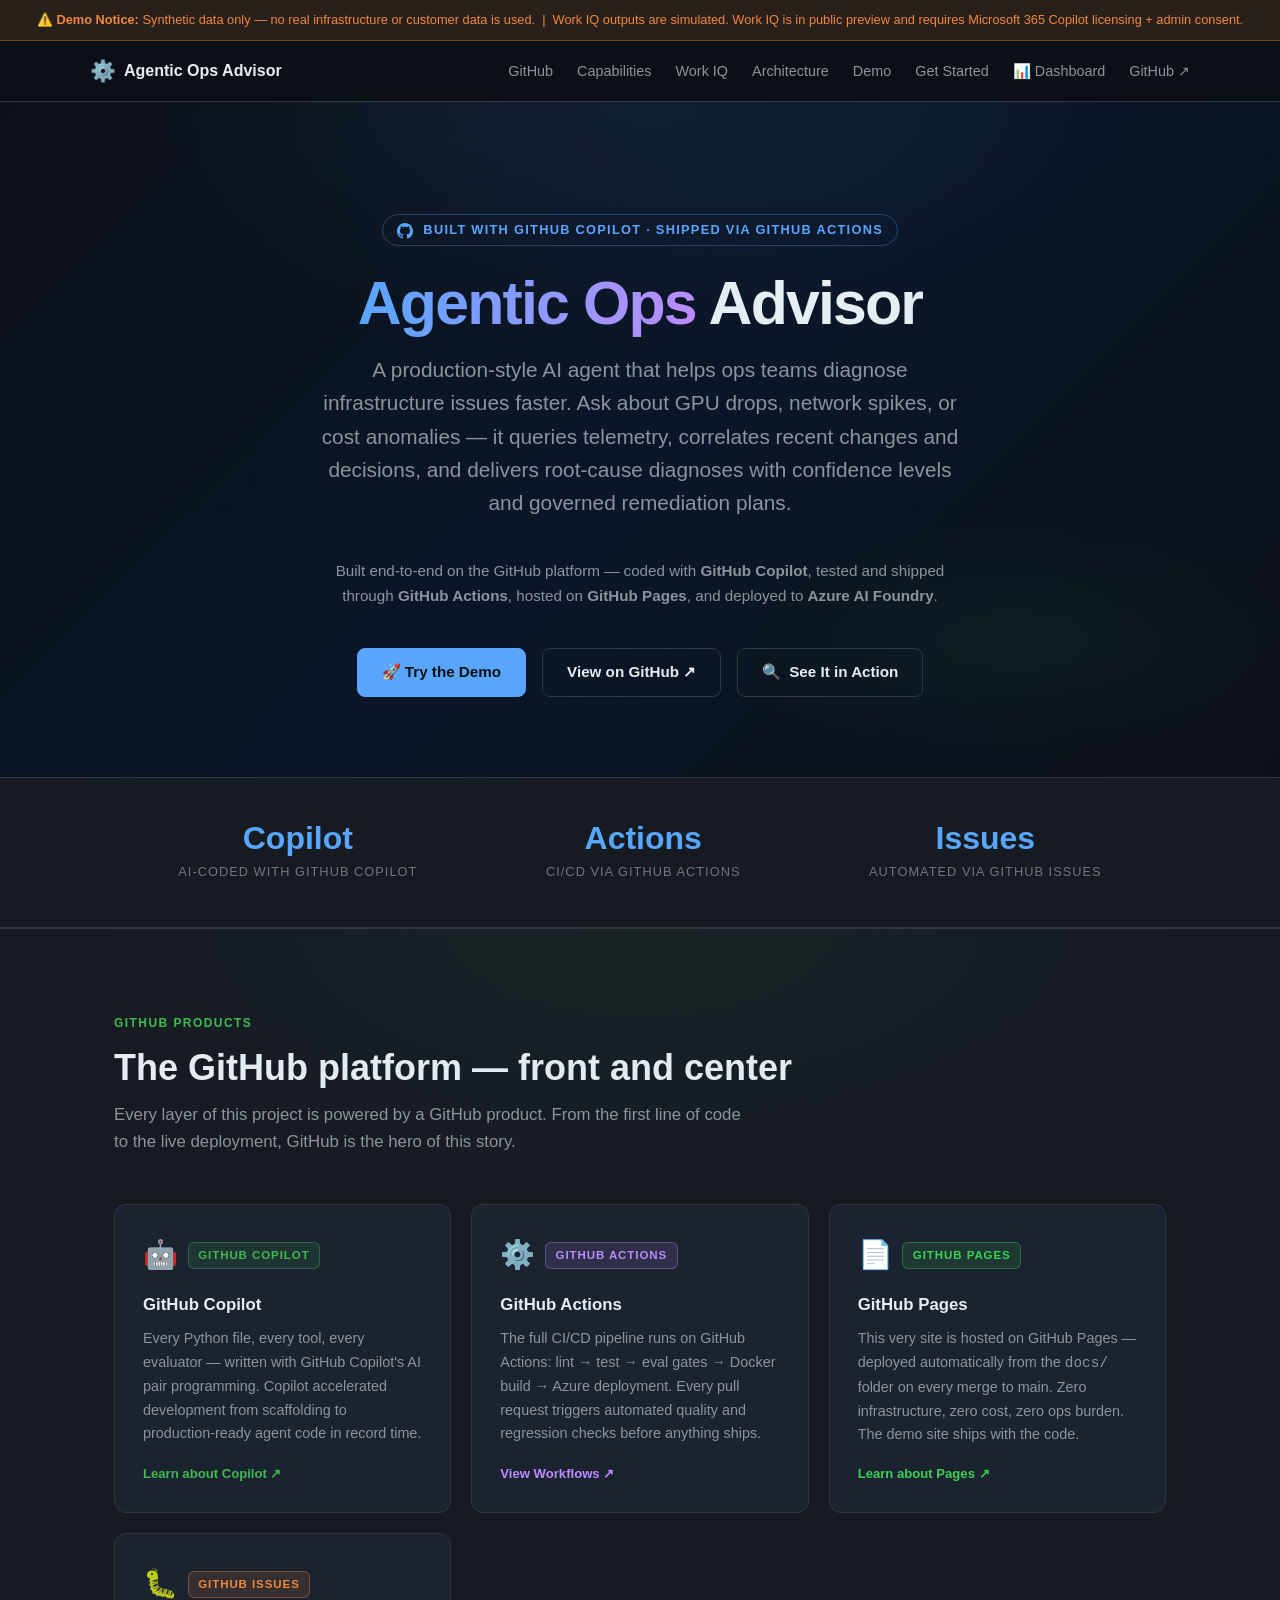
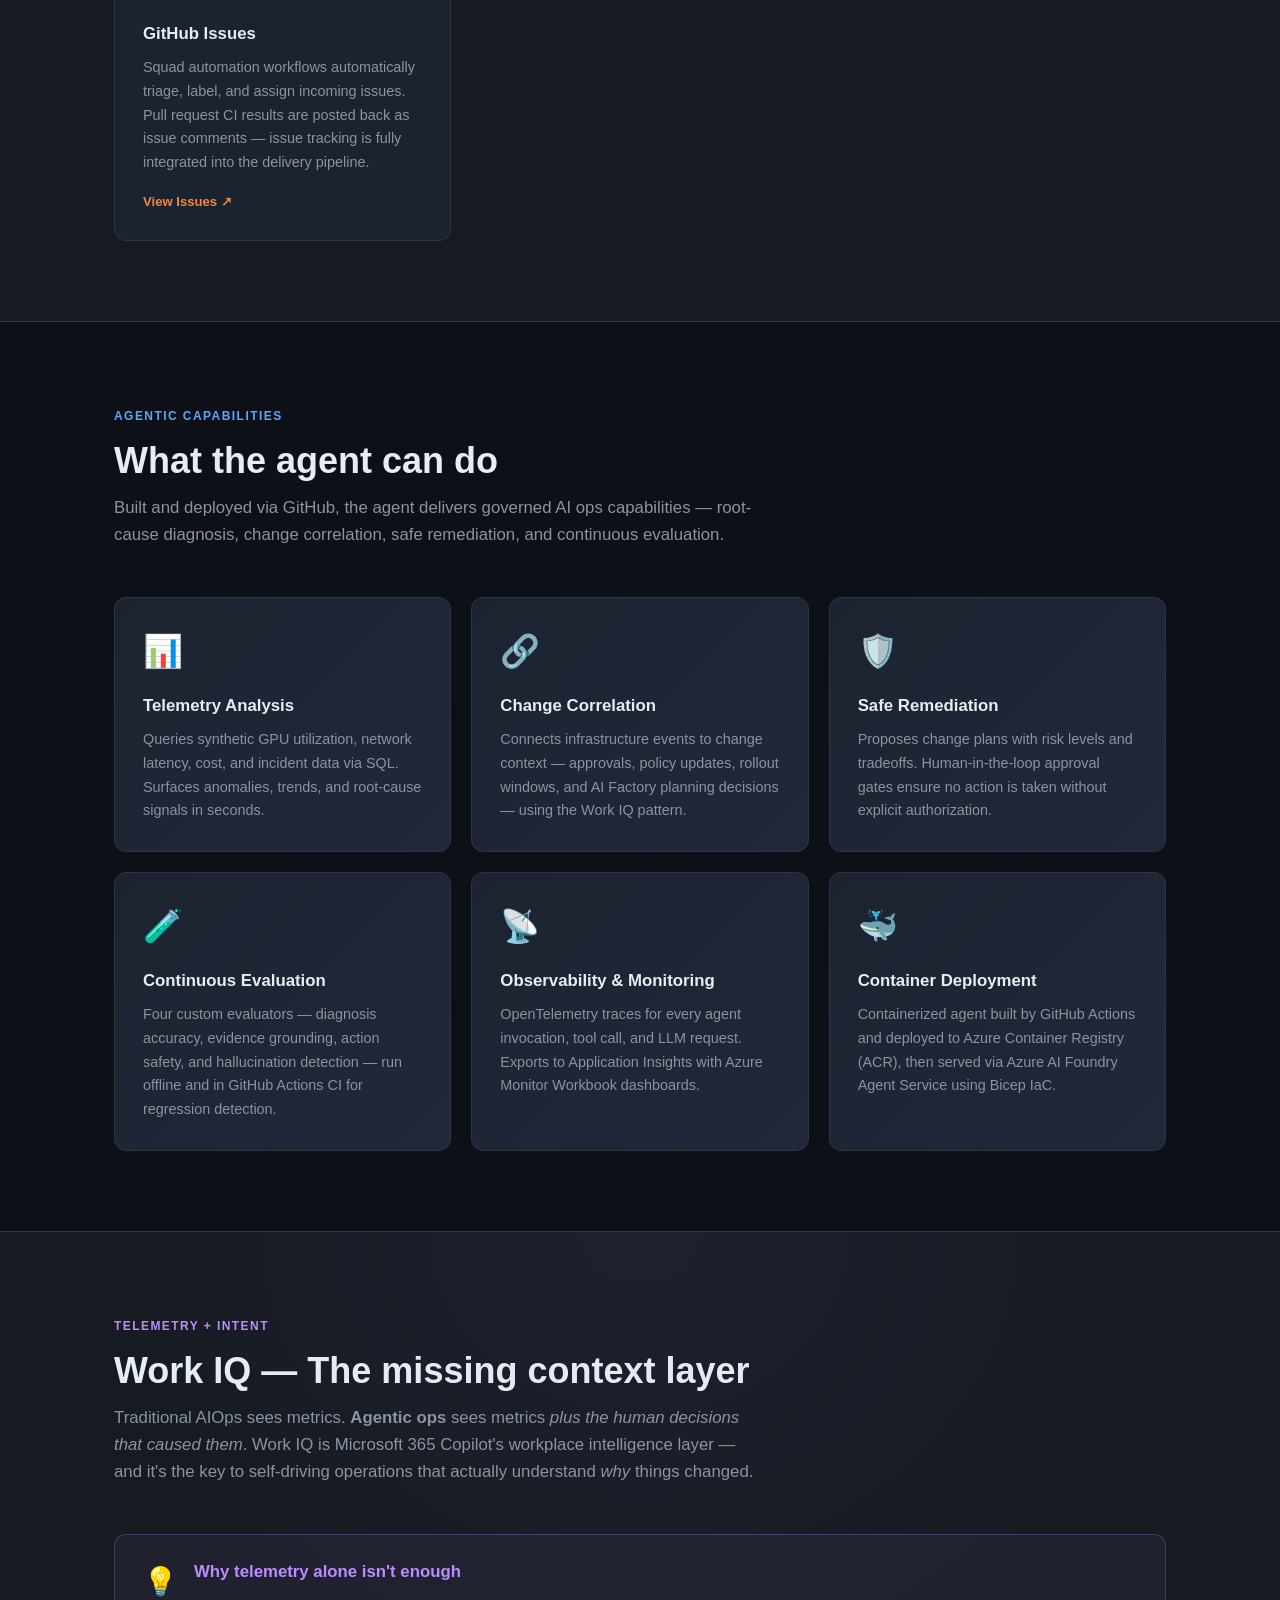
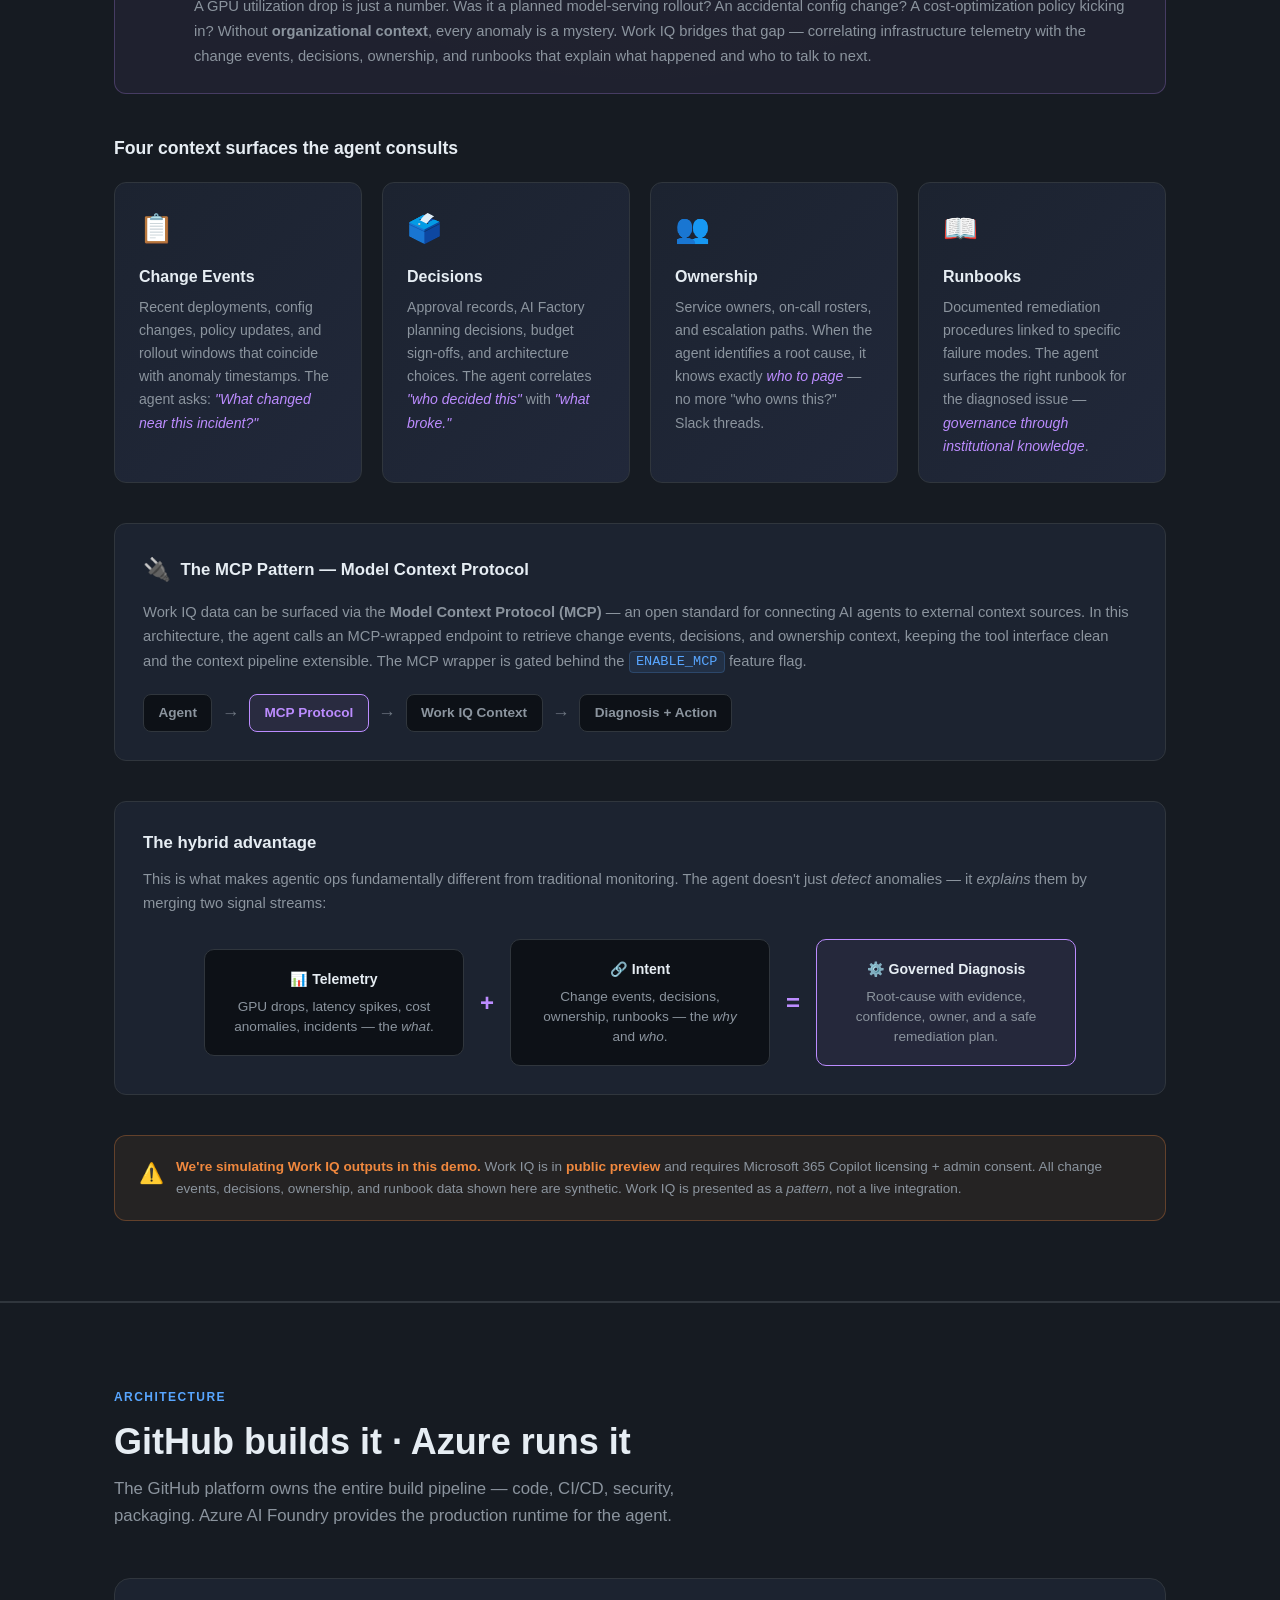
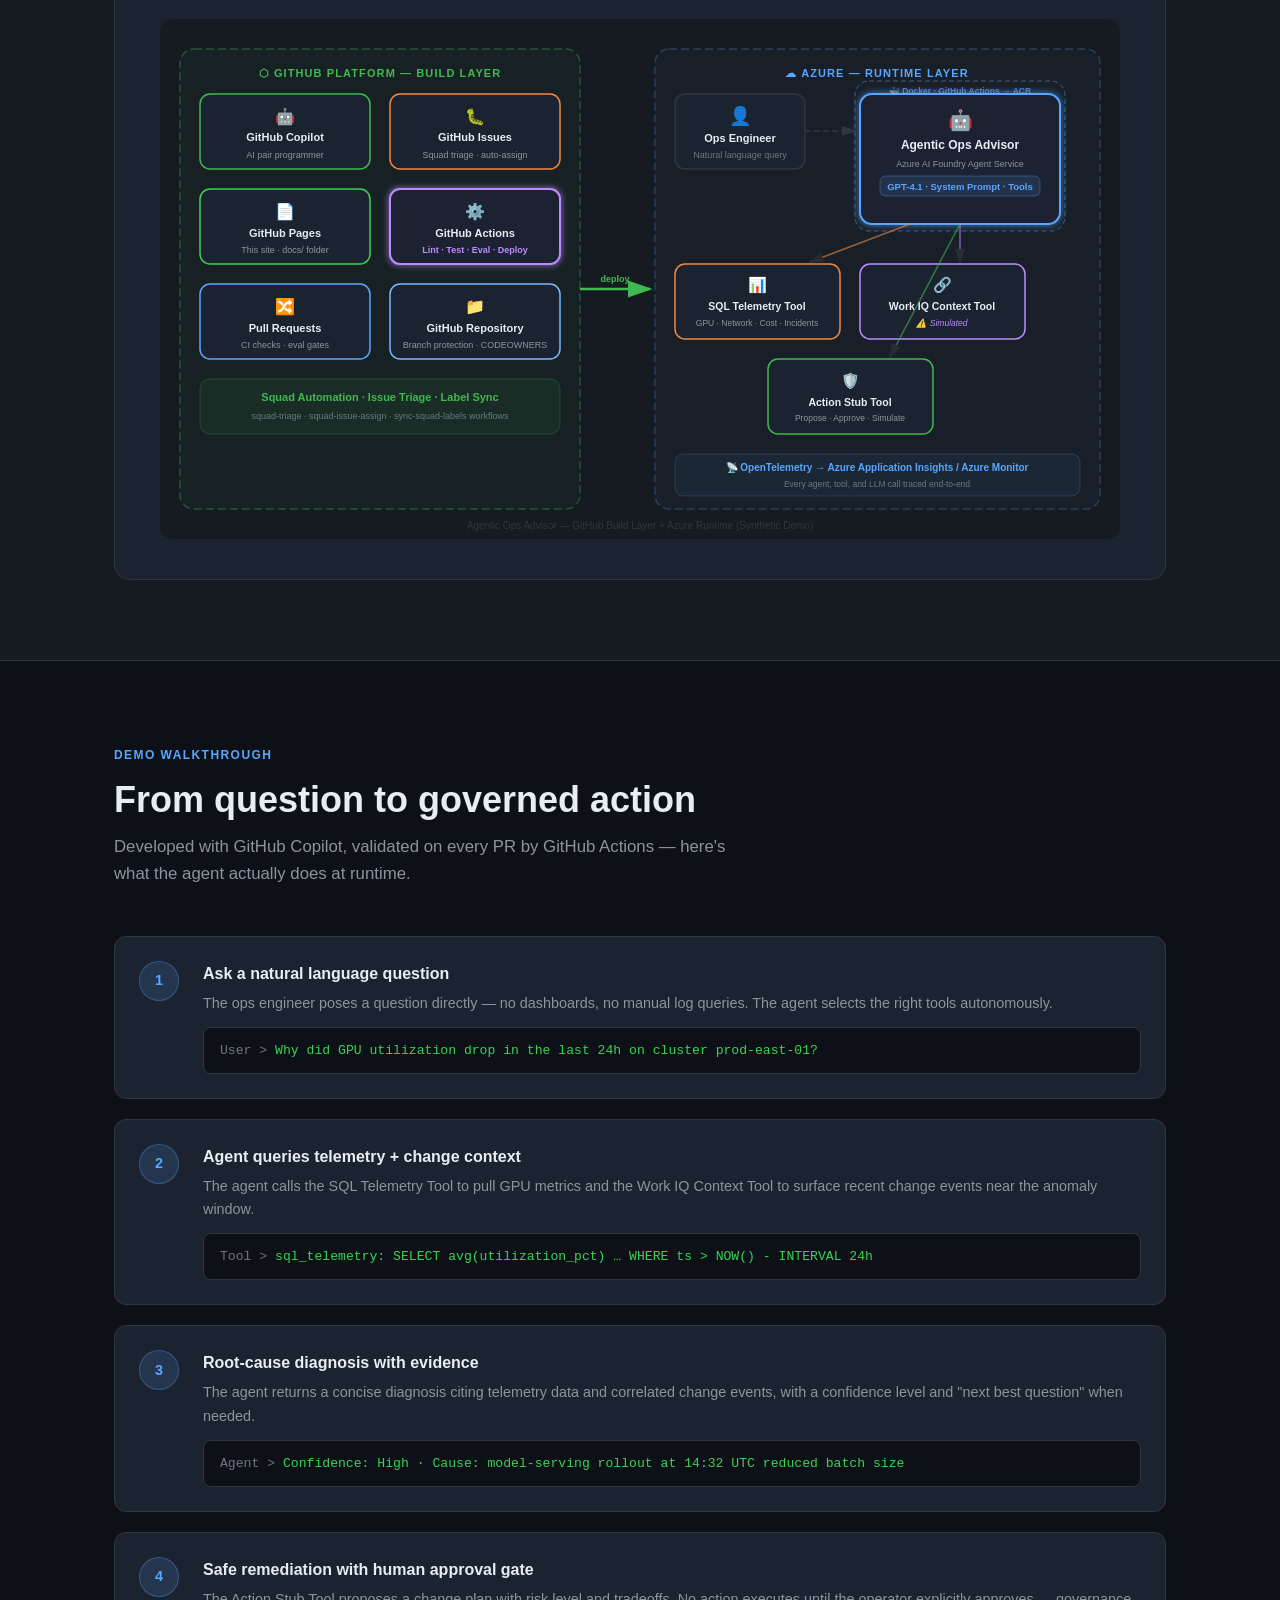
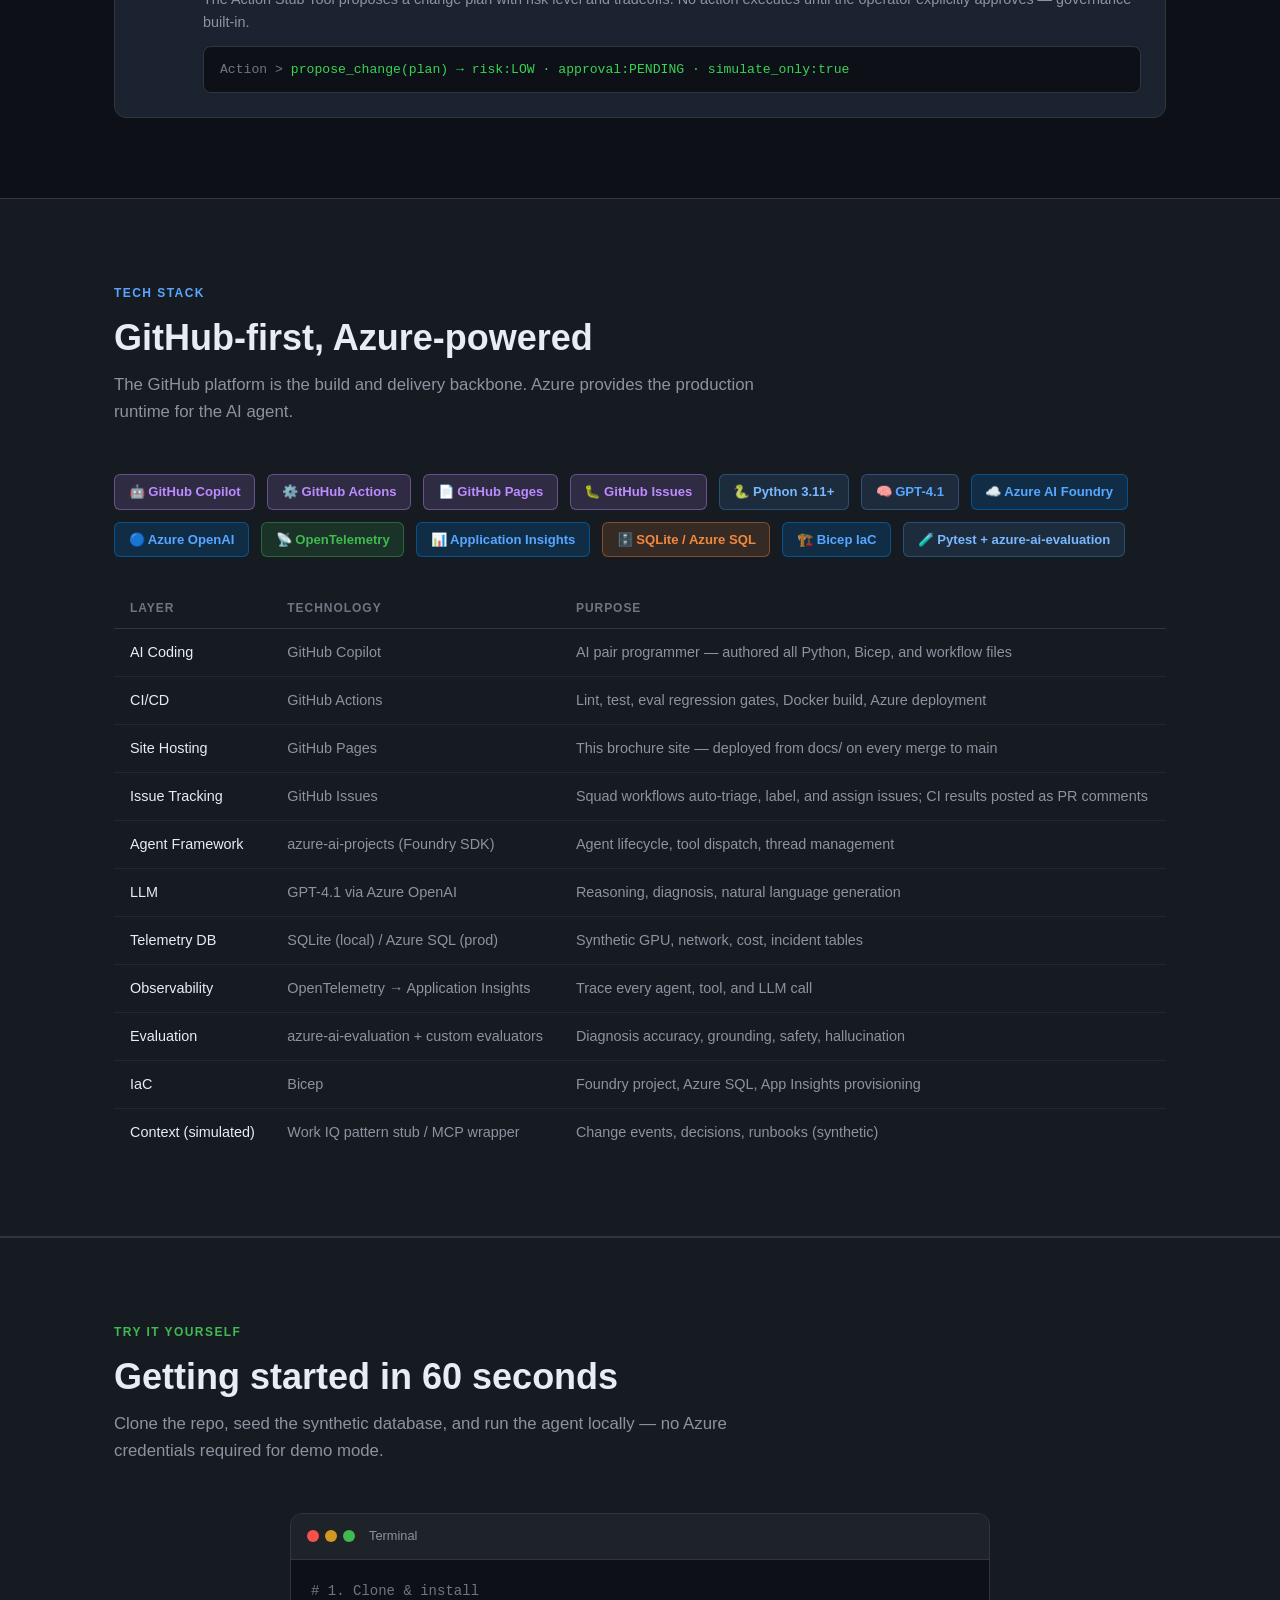
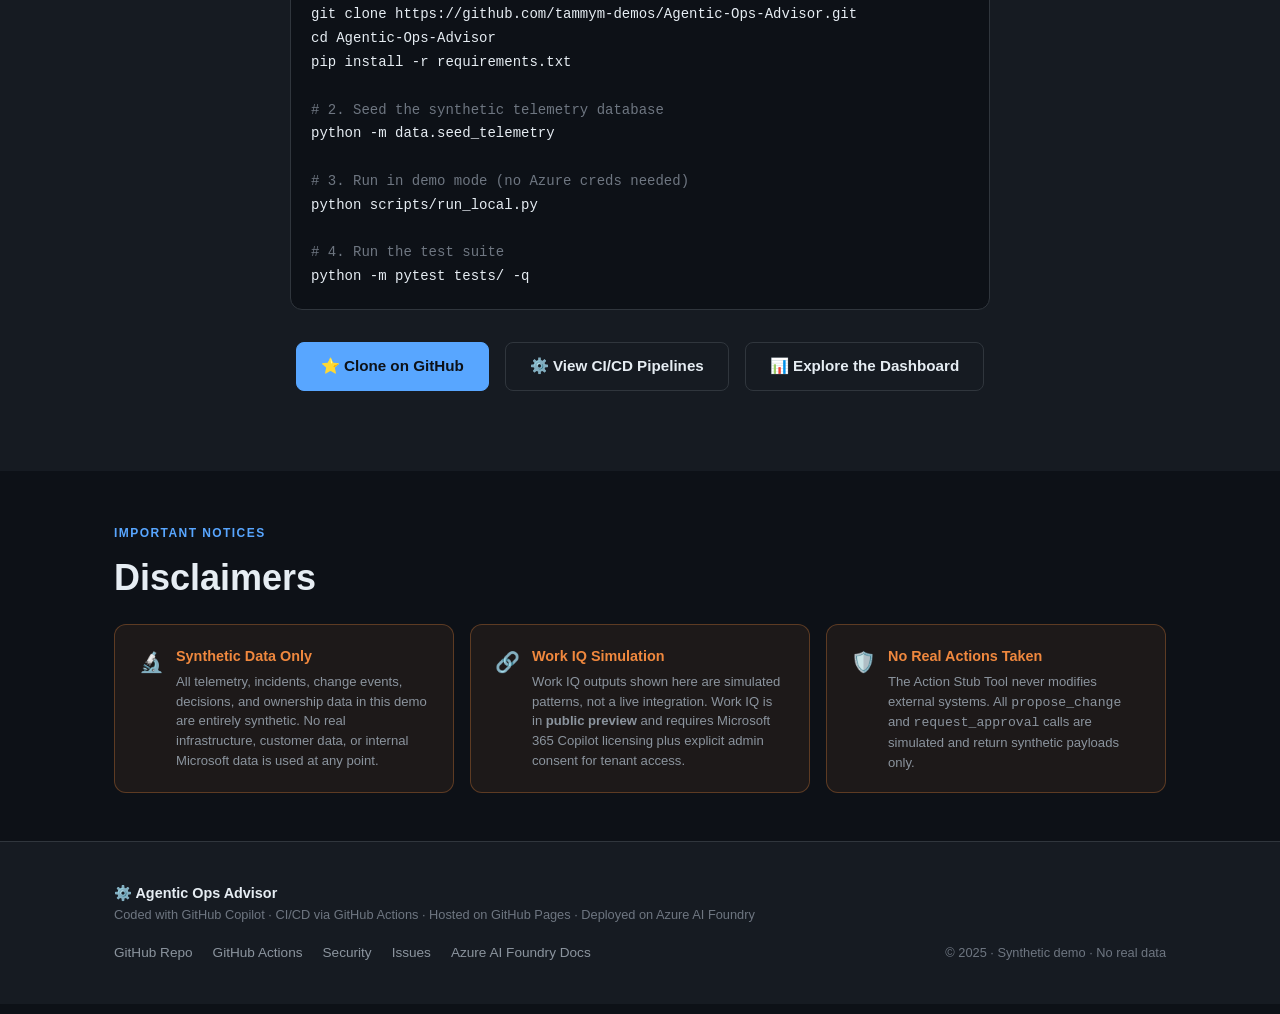
==== commit d3646284: "Polish demo site: add Getting Started section, fix nav, redesign hero CTAs, fix SP script - Add Gett" ====
--- a/docs/index.html
+++ b/docs/index.html
@@ -43,9 +43,10 @@
         <li><a href="#features">Capabilities</a></li>
         <li><a href="#workiq">Work IQ</a></li>
         <li><a href="#architecture">Architecture</a></li>
-        <li><a href="#techstack">Tech Stack</a></li>
+        <li><a href="#demo">Demo</a></li>
+        <li><a href="#getting-started">Get Started</a></li>
         <li><a href="pages/dashboard.html">📊 Dashboard</a></li>
-        <li><a href="https://github.com/tammym-demos/Agentic-Ops-Advisor" target="_blank" rel="noopener">GitHub</a></li>
+        <li><a href="https://github.com/tammym-demos/Agentic-Ops-Advisor" target="_blank" rel="noopener">GitHub ↗</a></li>
       </ul>
     </div>
   </nav>
@@ -80,18 +81,17 @@
       </p>
 
       <div class="hero-ctas">
+        <a href="#getting-started"
+           class="btn btn-primary">
+          🚀 Try the Demo
+        </a>
         <a href="https://github.com/tammym-demos/Agentic-Ops-Advisor"
-           class="btn btn-primary"
-           target="_blank" rel="noopener">
-          View on GitHub
-        </a>
-        <a href="https://github.com/tammym-demos/Agentic-Ops-Advisor/actions"
            class="btn btn-secondary"
            target="_blank" rel="noopener">
-          <span aria-hidden="true">⚙️</span> View GitHub Actions
+          View on GitHub ↗
         </a>
-        <a href="#github-products" class="btn btn-secondary">
-          <span aria-hidden="true">🔍</span> Explore GitHub Features
+        <a href="#demo" class="btn btn-secondary">
+          <span aria-hidden="true">🔍</span> See It in Action
         </a>
       </div>
     </div>
@@ -748,6 +748,59 @@
   </section>
 
   <!-- ═══════════════════════════════════════════
+       GETTING STARTED
+  ═══════════════════════════════════════════ -->
+  <section class="getting-started" id="getting-started">
+    <div class="container">
+      <span class="section-label" style="color: var(--accent-green);">Try It Yourself</span>
+      <h2 class="section-title">Getting started in 60 seconds</h2>
+      <p class="section-subtitle">
+        Clone the repo, seed the synthetic database, and run the agent locally —
+        no Azure credentials required for demo mode.
+      </p>
+
+      <div class="getting-started-steps fade-in">
+        <div class="code-block">
+          <div class="code-block-header">
+            <span class="code-block-dot" style="background:#f85149" aria-hidden="true"></span>
+            <span class="code-block-dot" style="background:#d29922" aria-hidden="true"></span>
+            <span class="code-block-dot" style="background:#3fb950" aria-hidden="true"></span>
+            <span class="code-block-title">Terminal</span>
+          </div>
+          <pre class="code-block-body"><code><span class="code-comment"># 1. Clone &amp; install</span>
+git clone https://github.com/tammym-demos/Agentic-Ops-Advisor.git
+cd Agentic-Ops-Advisor
+pip install -r requirements.txt
+
+<span class="code-comment"># 2. Seed the synthetic telemetry database</span>
+python -m data.seed_telemetry
+
+<span class="code-comment"># 3. Run in demo mode (no Azure creds needed)</span>
+python scripts/run_local.py
+
+<span class="code-comment"># 4. Run the test suite</span>
+python -m pytest tests/ -q</code></pre>
+        </div>
+      </div>
+
+      <div class="getting-started-ctas fade-in">
+        <a href="https://github.com/tammym-demos/Agentic-Ops-Advisor"
+           class="btn btn-primary" target="_blank" rel="noopener">
+          ⭐ Clone on GitHub
+        </a>
+        <a href="https://github.com/tammym-demos/Agentic-Ops-Advisor/actions"
+           class="btn btn-secondary" target="_blank" rel="noopener">
+          ⚙️ View CI/CD Pipelines
+        </a>
+        <a href="pages/dashboard.html"
+           class="btn btn-secondary">
+          📊 Explore the Dashboard
+        </a>
+      </div>
+    </div>
+  </section>
+
+  <!-- ═══════════════════════════════════════════
        DISCLAIMERS
   ═══════════════════════════════════════════ -->
   <section class="disclaimers" id="disclaimers" aria-label="Important disclaimers">
--- a/docs/style.css
+++ b/docs/style.css
@@ -837,6 +837,69 @@
 
 .tech-table tr:last-child td { border-bottom: none; }
 
+/* ---------- Getting Started Section ---------- */
+.getting-started {
+  padding: var(--section-pad);
+  background: var(--bg-secondary);
+  border-top: 1px solid var(--border);
+}
+
+.getting-started-steps {
+  max-width: 700px;
+  margin: 2rem auto;
+}
+
+.code-block {
+  background: #0d1117;
+  border: 1px solid var(--border);
+  border-radius: 12px;
+  overflow: hidden;
+}
+
+.code-block-header {
+  display: flex;
+  align-items: center;
+  gap: 6px;
+  padding: 0.75rem 1rem;
+  background: rgba(48, 54, 61, 0.5);
+  border-bottom: 1px solid var(--border);
+}
+
+.code-block-dot {
+  width: 12px;
+  height: 12px;
+  border-radius: 50%;
+}
+
+.code-block-title {
+  margin-left: 0.5rem;
+  font-size: 0.8rem;
+  color: var(--text-secondary);
+  font-family: var(--font-sans);
+}
+
+.code-block-body {
+  padding: 1.25rem;
+  margin: 0;
+  overflow-x: auto;
+  font-family: var(--font-mono);
+  font-size: 0.875rem;
+  line-height: 1.7;
+  color: var(--text-primary);
+}
+
+.code-block-body .code-comment {
+  color: var(--text-muted);
+}
+
+.getting-started-ctas {
+  display: flex;
+  flex-wrap: wrap;
+  gap: 1rem;
+  justify-content: center;
+  margin-top: 2rem;
+}
+
 /* ---------- Disclaimer Section ---------- */
 .disclaimers {
   padding: 3rem 1.5rem;
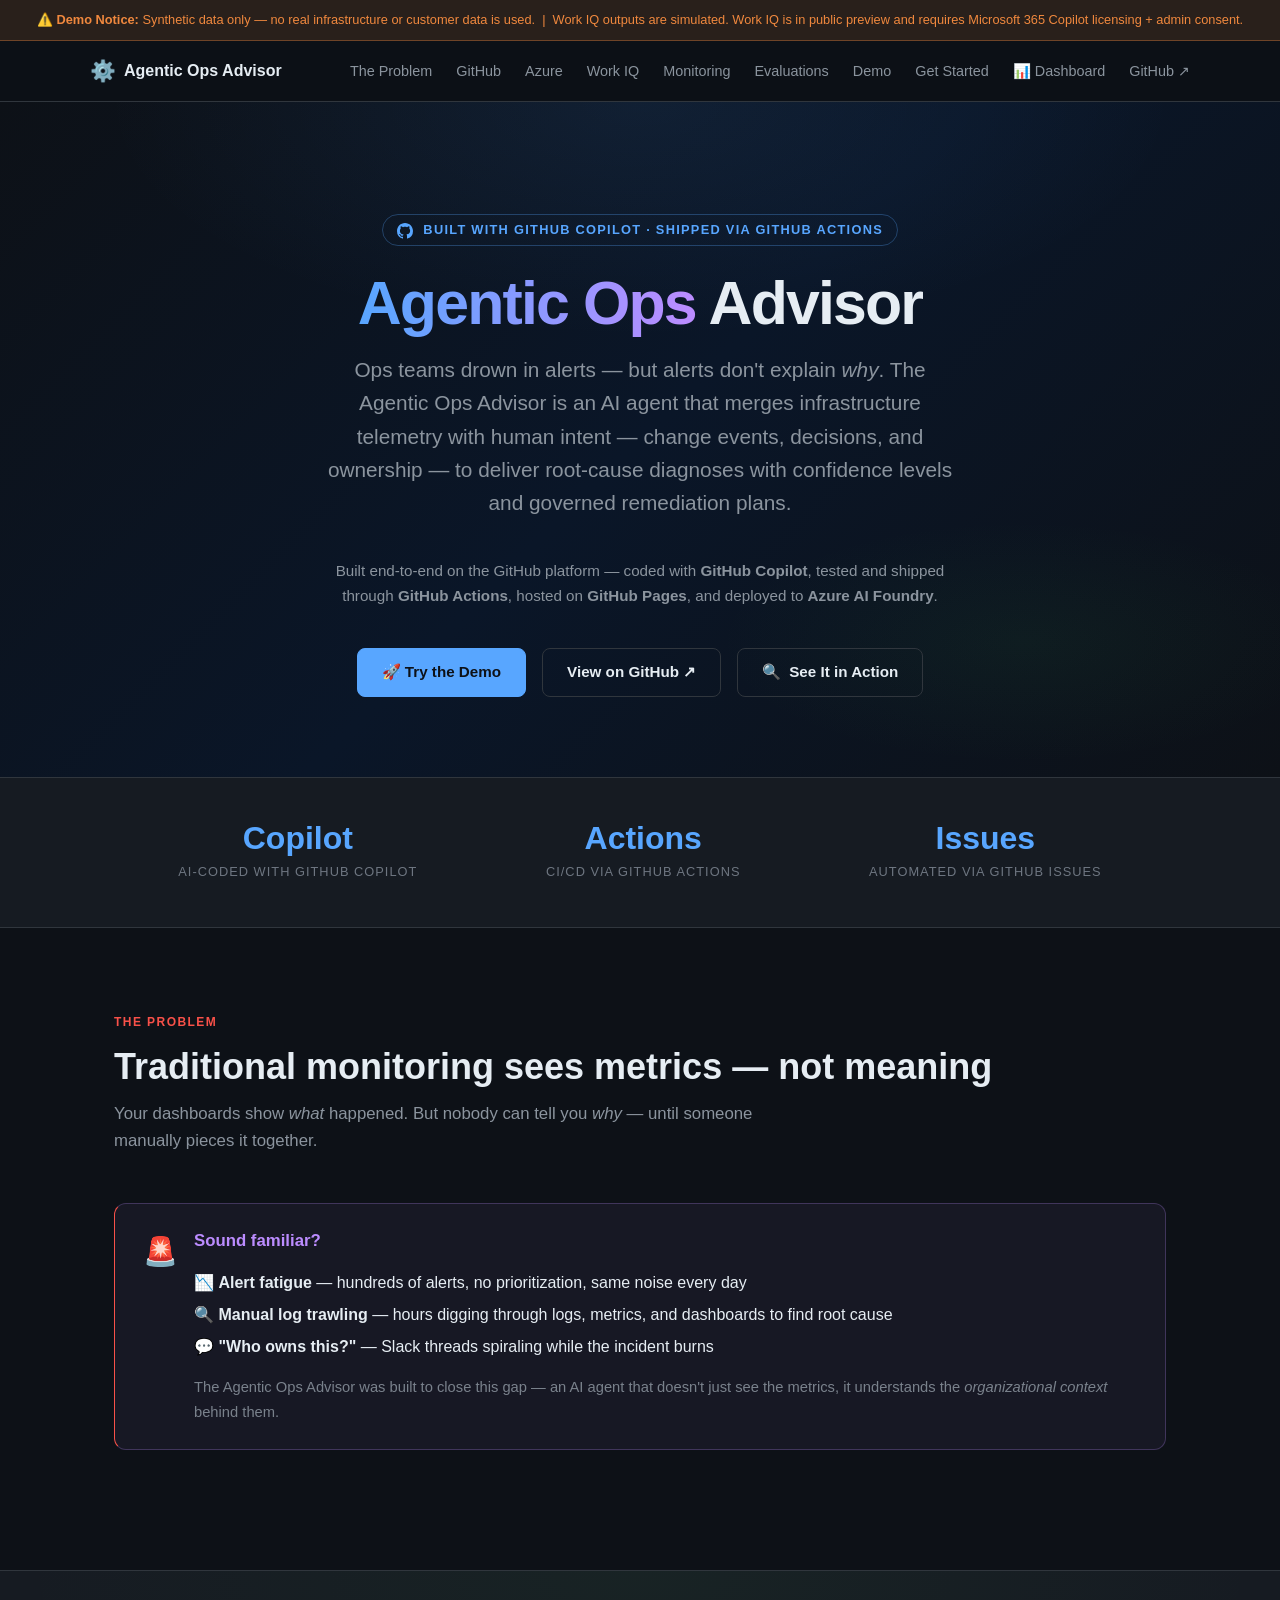
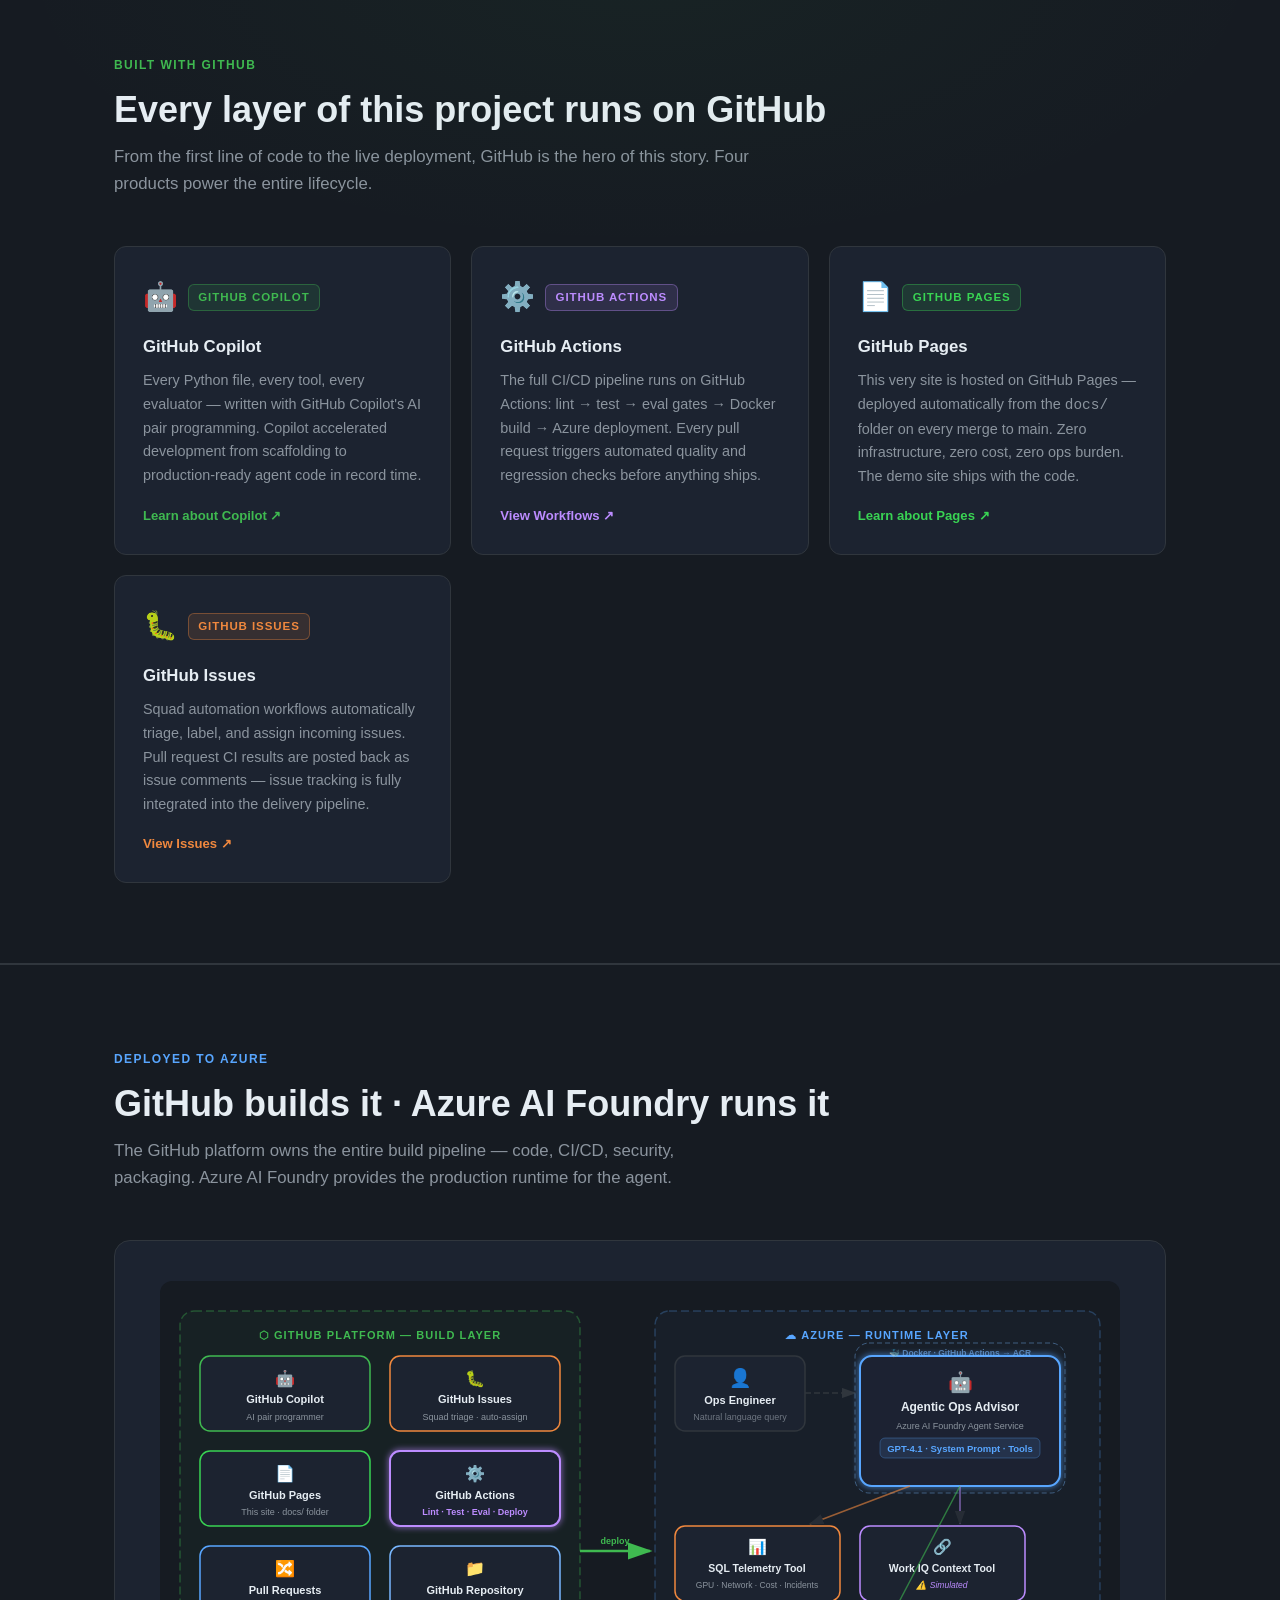
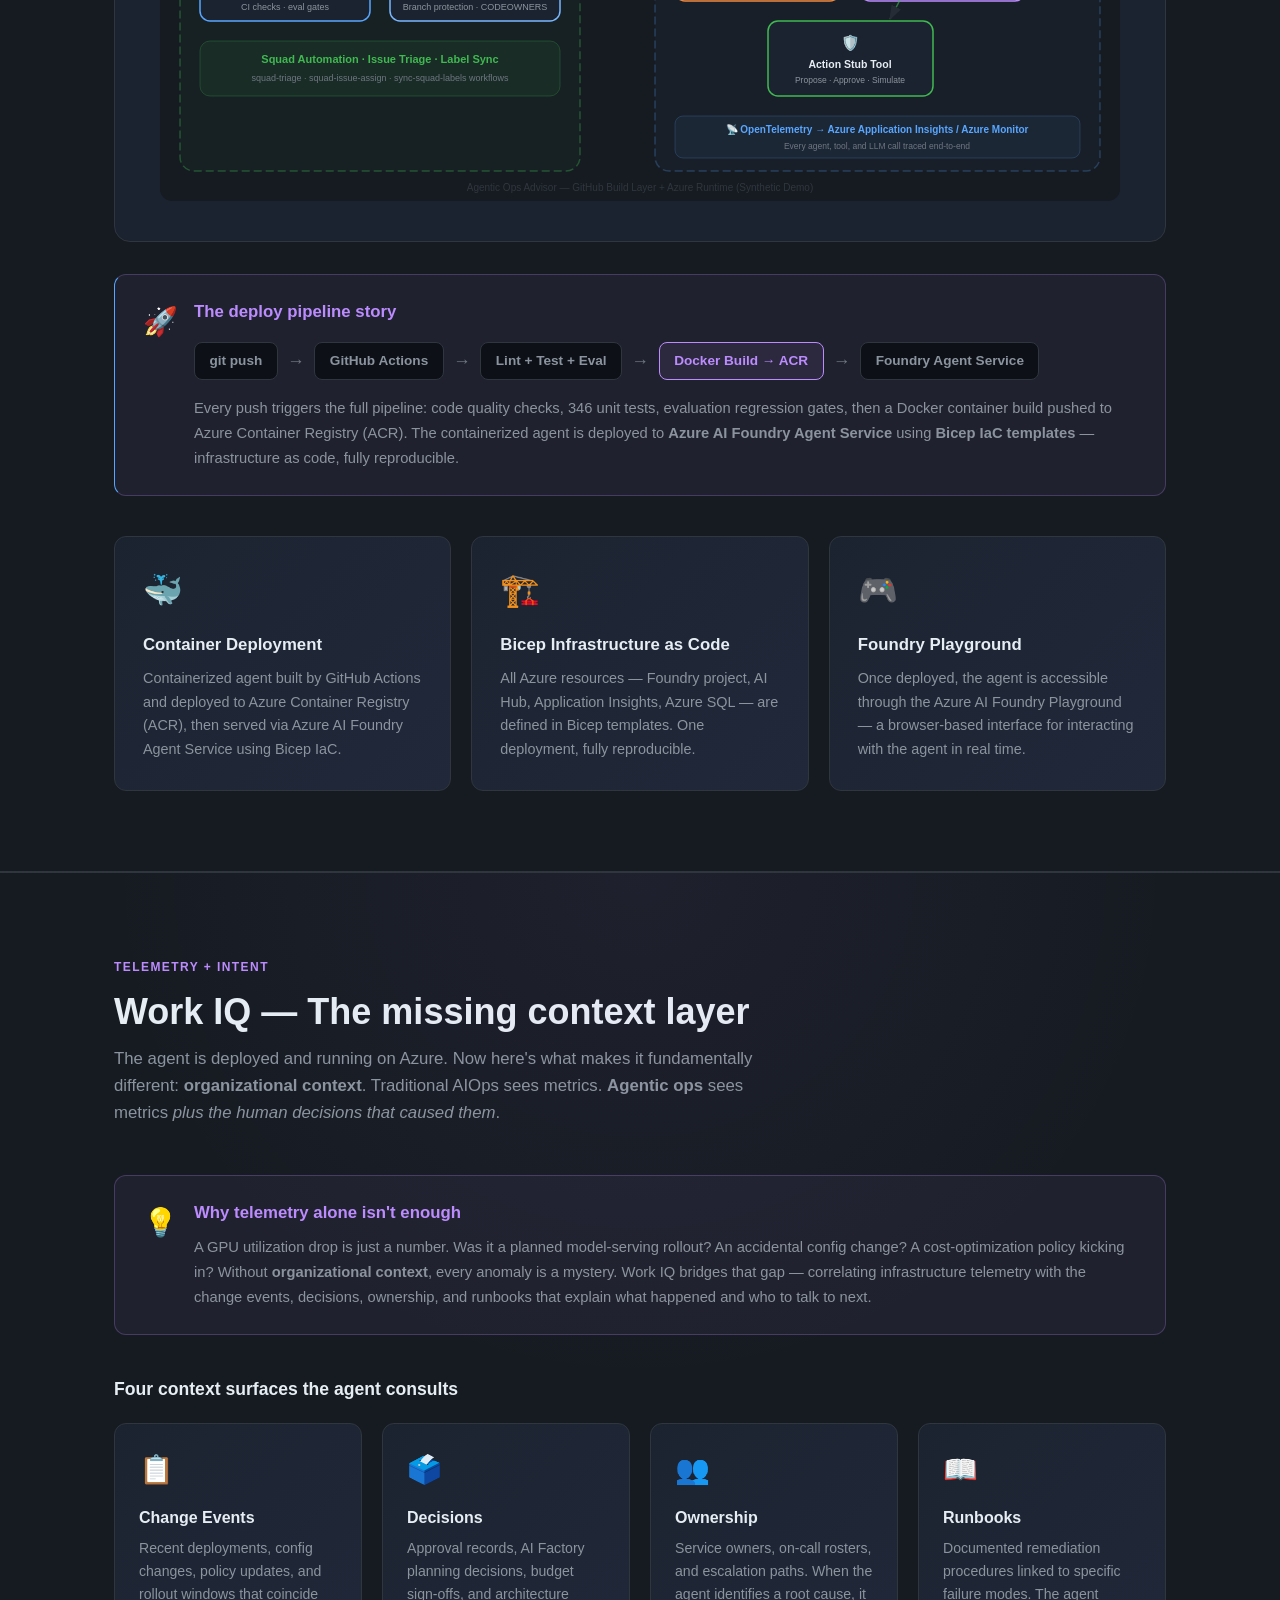
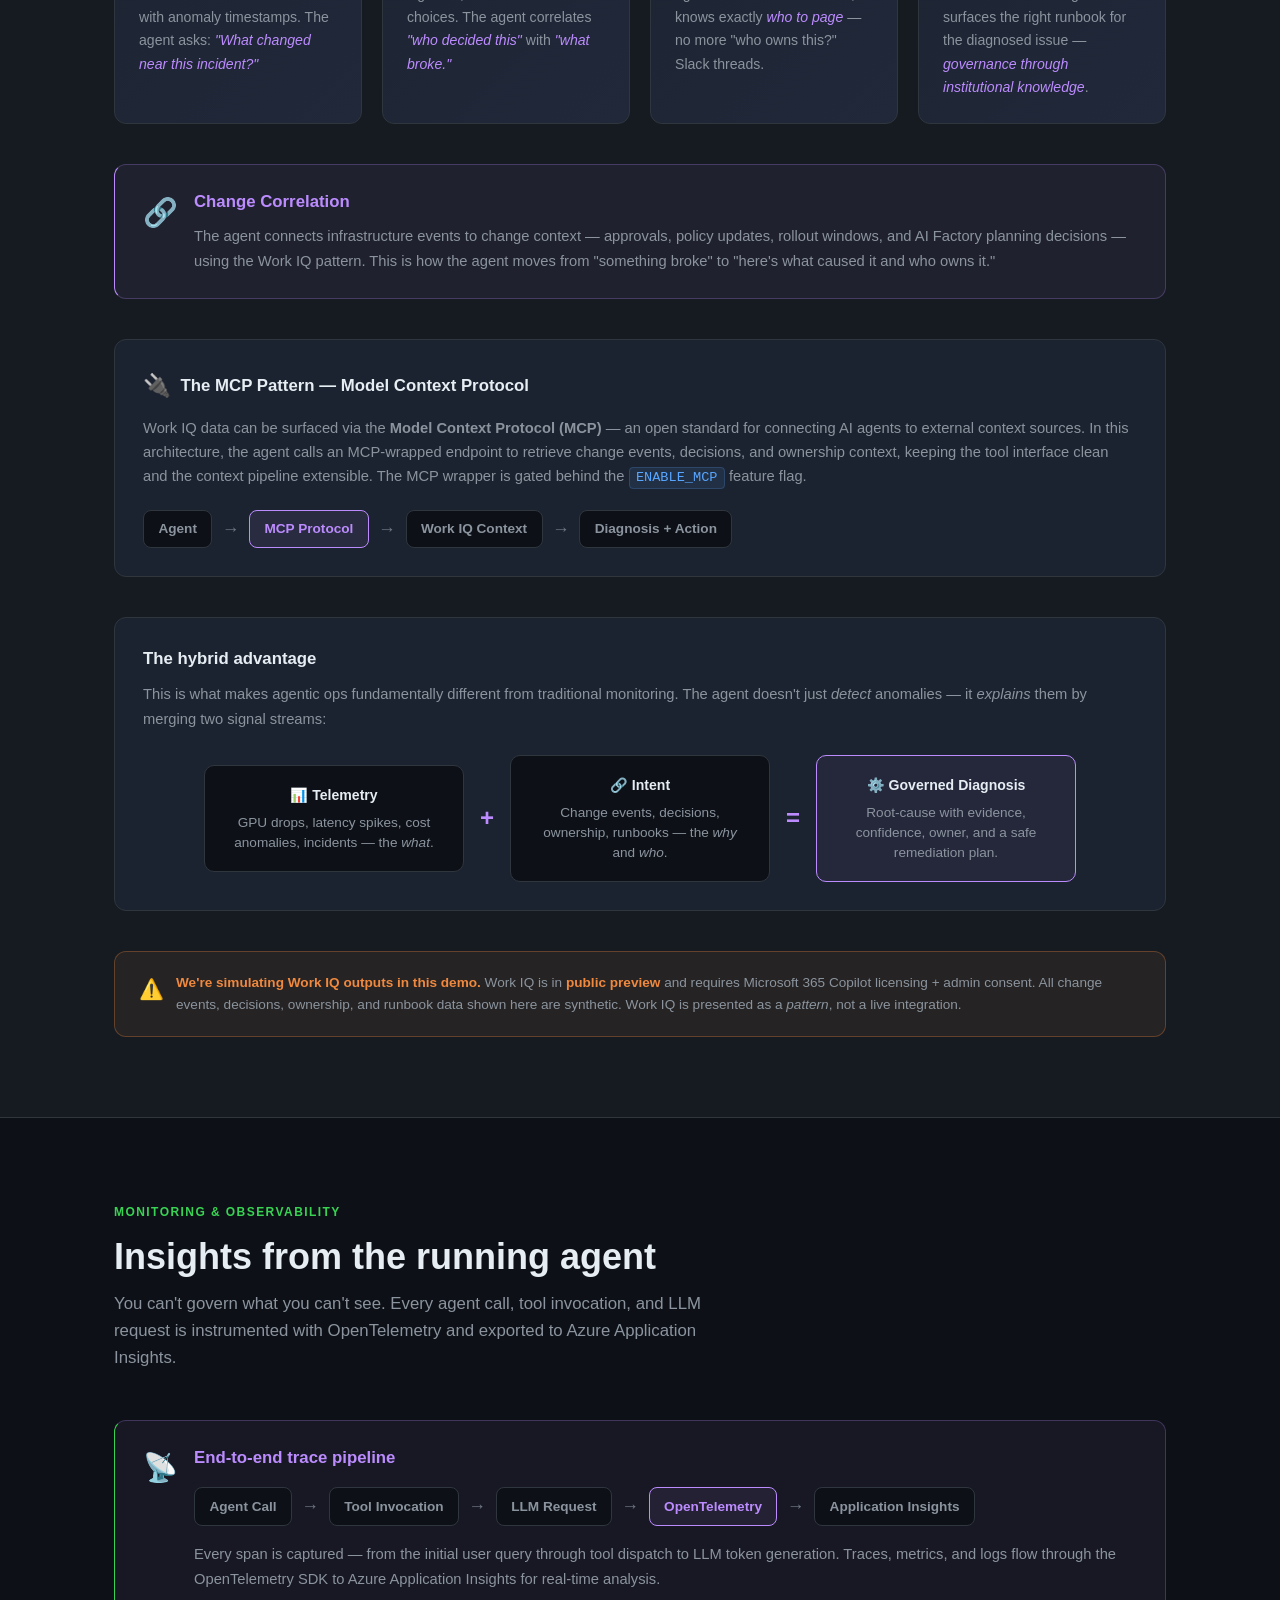
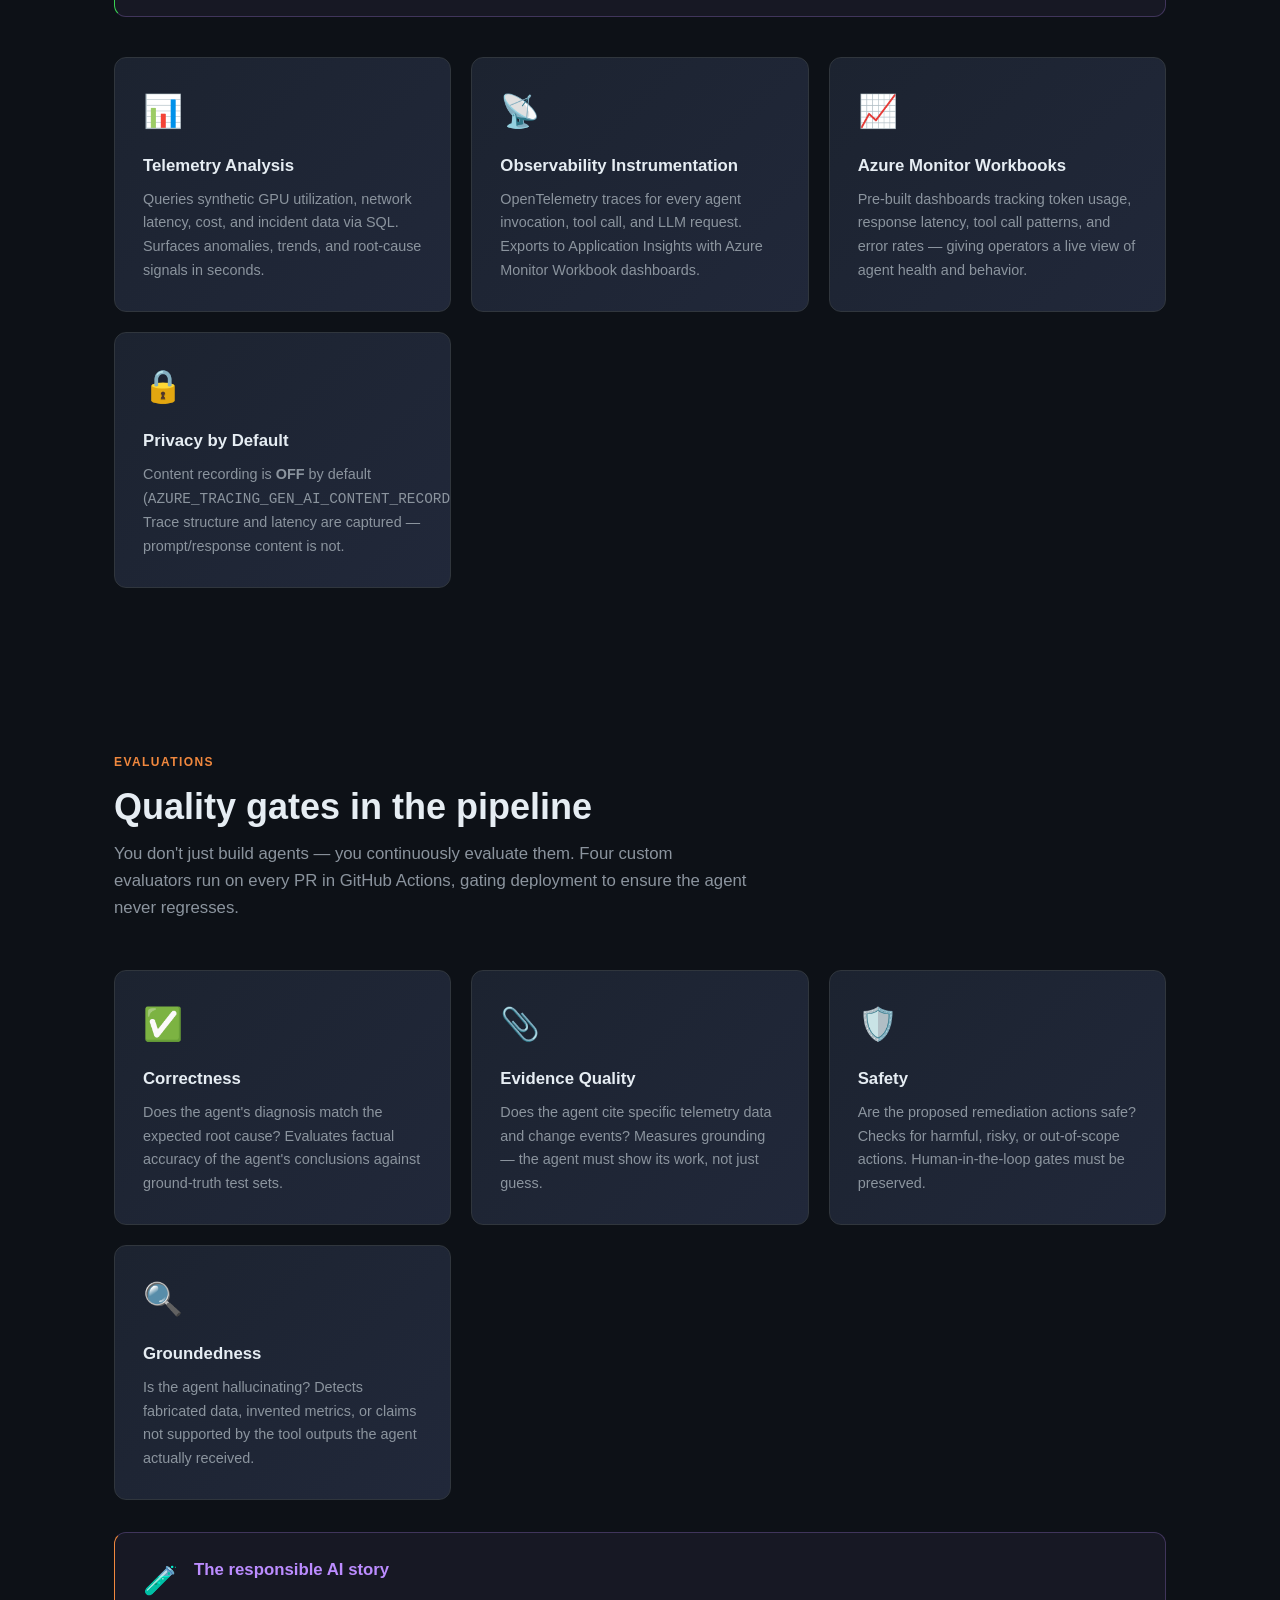
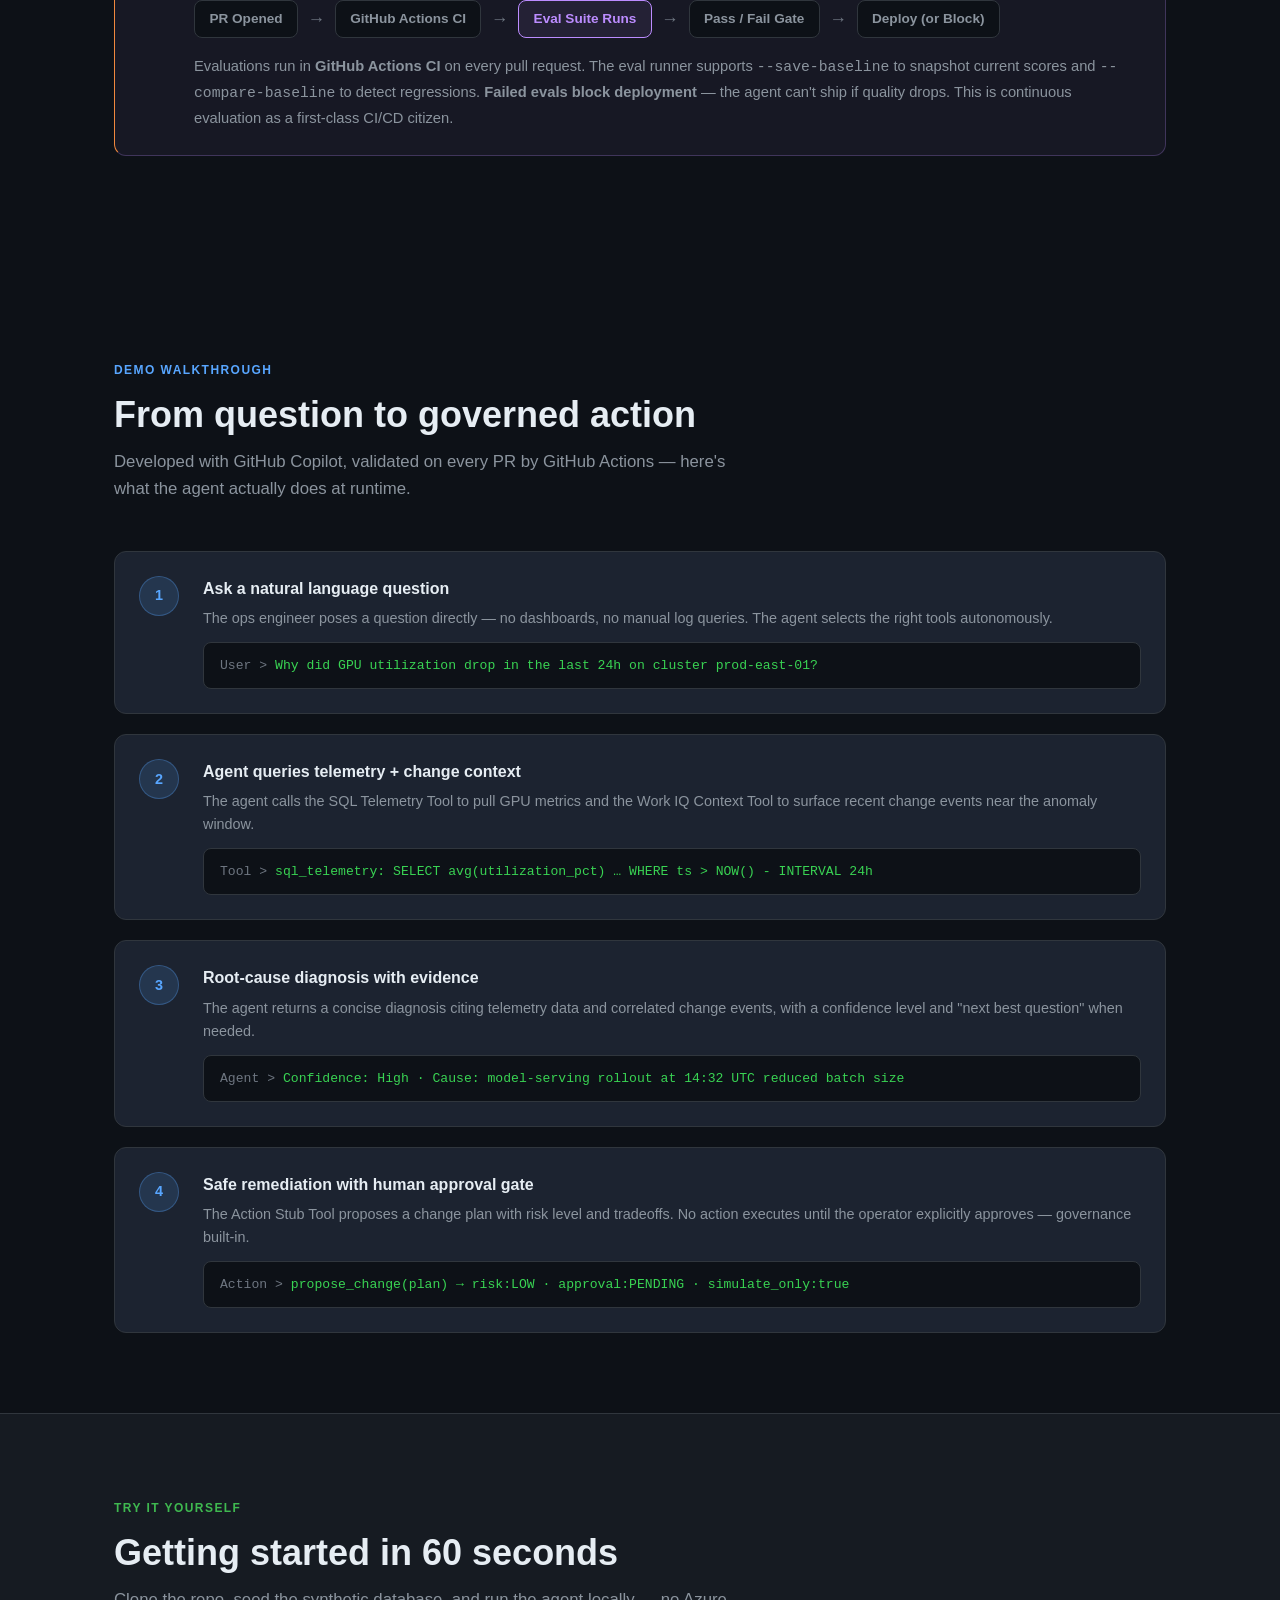
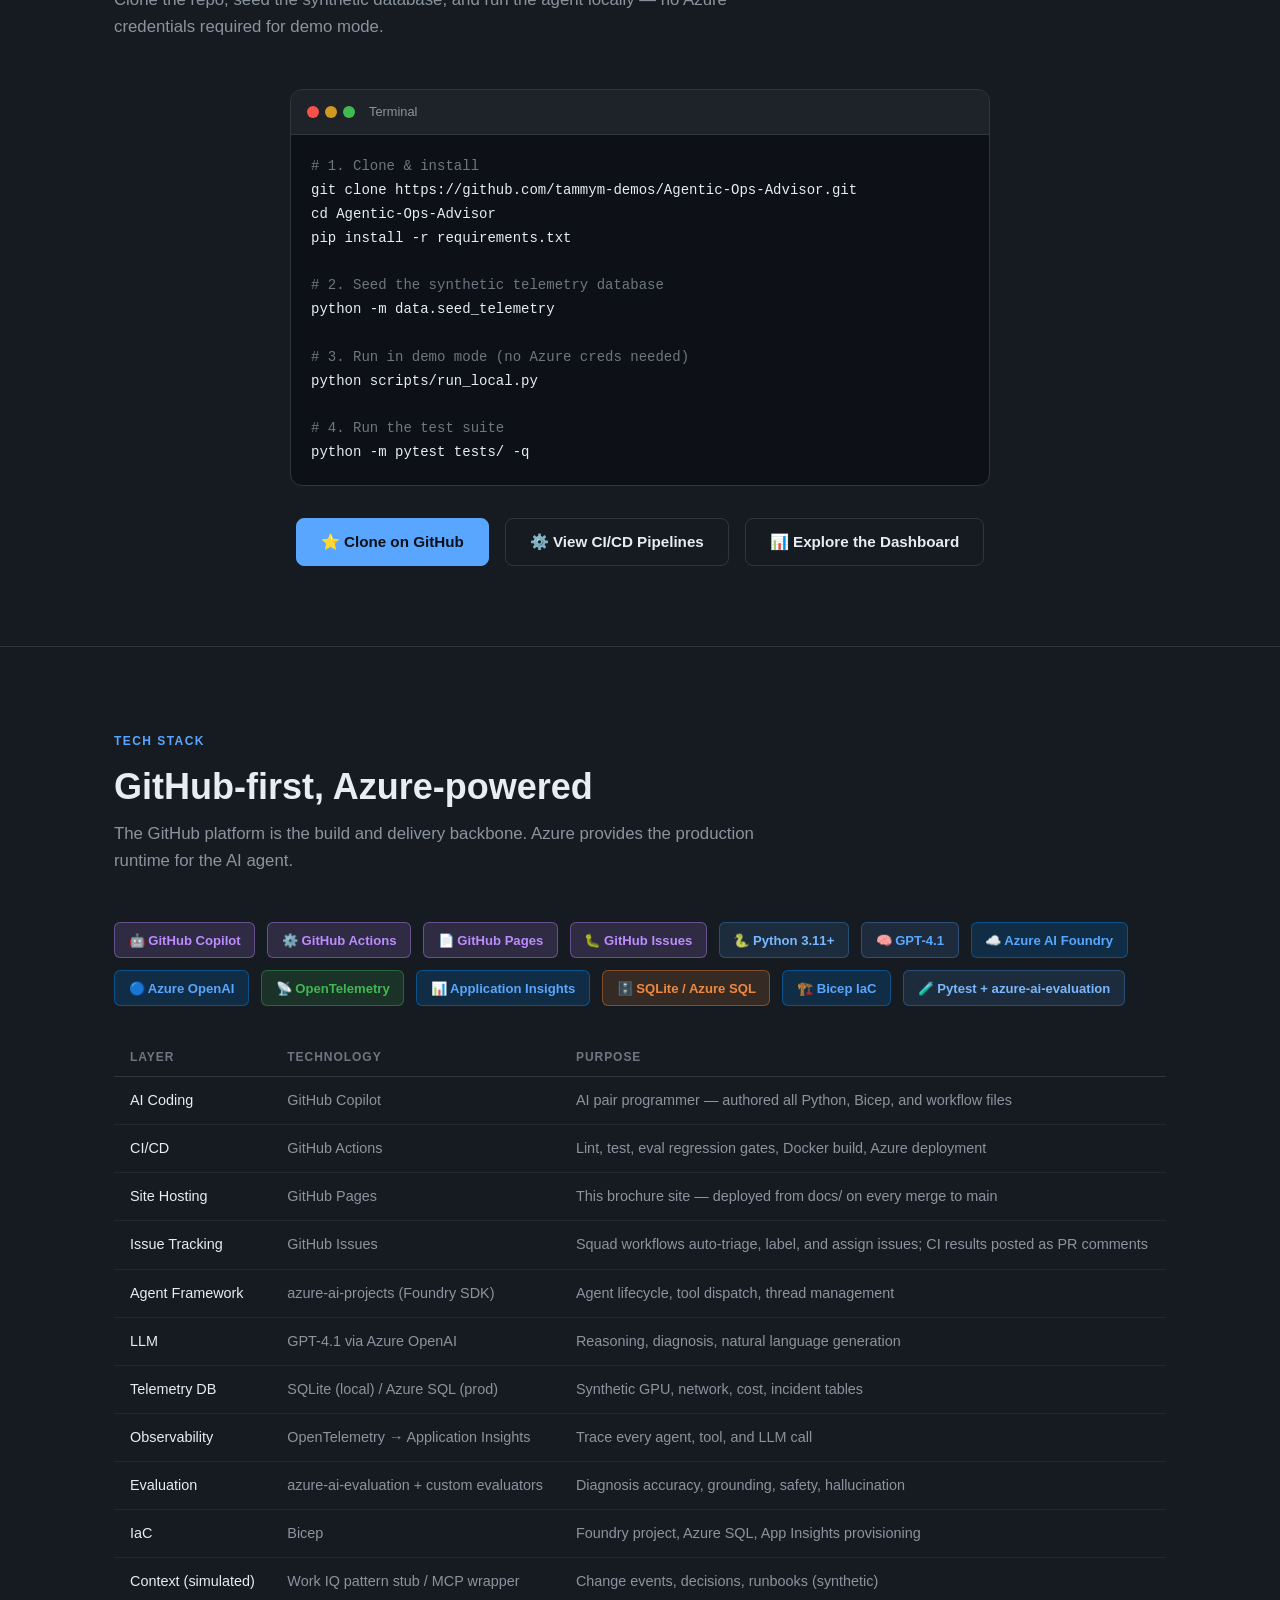
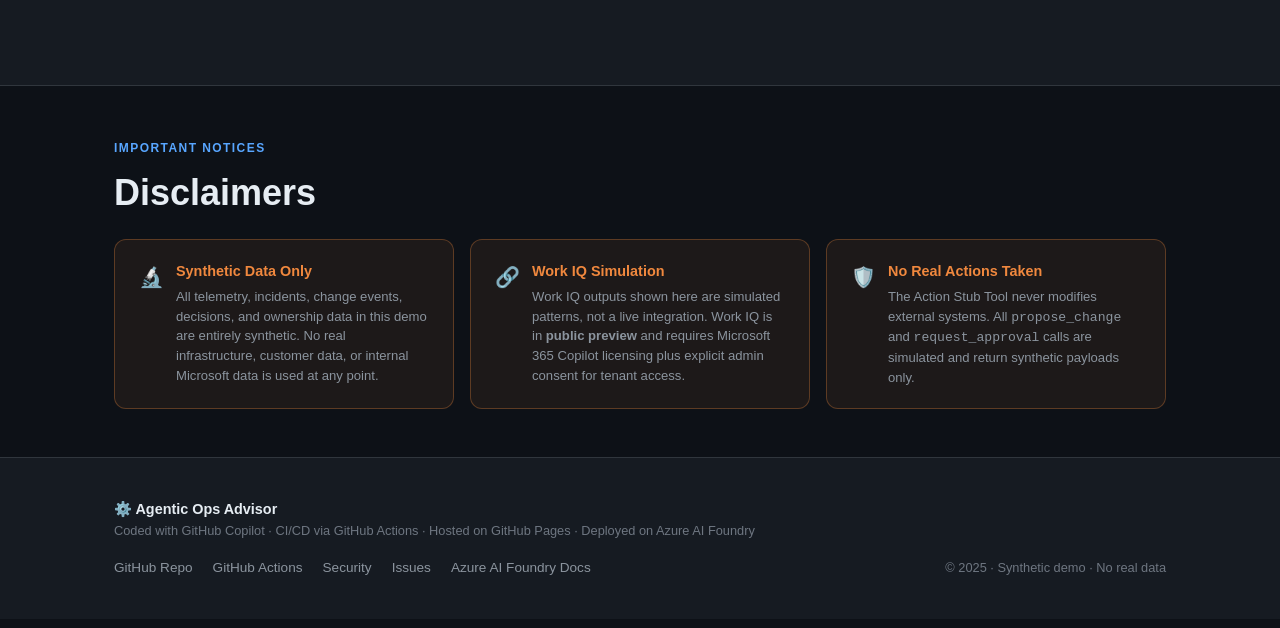
==== commit f19426d2: "docs: restructure GitHub Pages as demo story arc New sections: The Problem, Monitoring & Observabili" ====
--- a/docs/index.html
+++ b/docs/index.html
@@ -39,10 +39,12 @@
         Agentic Ops Advisor
       </a>
       <ul class="nav-links" role="list">
+        <li><a href="#the-problem">The Problem</a></li>
         <li><a href="#github-products">GitHub</a></li>
-        <li><a href="#features">Capabilities</a></li>
+        <li><a href="#architecture">Azure</a></li>
         <li><a href="#workiq">Work IQ</a></li>
-        <li><a href="#architecture">Architecture</a></li>
+        <li><a href="#monitoring">Monitoring</a></li>
+        <li><a href="#evaluations">Evaluations</a></li>
         <li><a href="#demo">Demo</a></li>
         <li><a href="#getting-started">Get Started</a></li>
         <li><a href="pages/dashboard.html">📊 Dashboard</a></li>
@@ -52,7 +54,7 @@
   </nav>
 
   <!-- ═══════════════════════════════════════════
-       HERO
+       1. HERO — What the solution does
   ═══════════════════════════════════════════ -->
   <header class="hero" id="top">
     <div class="container">
@@ -68,10 +70,10 @@
       </h1>
 
       <p class="hero-tagline">
-        A production-style AI agent that helps ops teams diagnose infrastructure issues faster.
-        Ask about GPU drops, network spikes, or cost anomalies — it queries telemetry,
-        correlates recent changes and decisions, and delivers root-cause diagnoses
-        with confidence levels and governed remediation plans.
+        Ops teams drown in alerts — but alerts don't explain <em>why</em>.
+        The Agentic Ops Advisor is an AI agent that merges infrastructure telemetry
+        with human intent — change events, decisions, and ownership — to deliver
+        root-cause diagnoses with confidence levels and governed remediation plans.
       </p>
       <p class="hero-tagline" style="font-size: 0.95em; opacity: 0.8; margin-top: 0.5rem;">
         Built end-to-end on the GitHub platform — coded with <strong>GitHub Copilot</strong>,
@@ -118,15 +120,45 @@
   </section>
 
   <!-- ═══════════════════════════════════════════
-       GITHUB PRODUCTS — HERO FEATURES
+       2. THE PROBLEM — Why this matters
+  ═══════════════════════════════════════════ -->
+  <section class="features" id="the-problem">
+    <div class="container">
+      <span class="section-label" style="color: #f85149;">The Problem</span>
+      <h2 class="section-title">Traditional monitoring sees metrics — not meaning</h2>
+      <p class="section-subtitle">
+        Your dashboards show <em>what</em> happened.
+        But nobody can tell you <em>why</em> — until someone manually pieces it together.
+      </p>
+
+      <div class="workiq-callout fade-in" style="border-left-color: #f85149;">
+        <div class="workiq-callout-icon" aria-hidden="true">🚨</div>
+        <div class="workiq-callout-body">
+          <h3>Sound familiar?</h3>
+          <ul style="list-style: none; padding: 0; margin: 0.75rem 0 0 0; line-height: 2;">
+            <li>📉 <strong>Alert fatigue</strong> — hundreds of alerts, no prioritization, same noise every day</li>
+            <li>🔍 <strong>Manual log trawling</strong> — hours digging through logs, metrics, and dashboards to find root cause</li>
+            <li>💬 <strong>"Who owns this?"</strong> — Slack threads spiraling while the incident burns</li>
+          </ul>
+          <p style="margin-top: 0.75rem; opacity: 0.85;">
+            The Agentic Ops Advisor was built to close this gap — an AI agent that doesn't just see the metrics,
+            it understands the <em>organizational context</em> behind them.
+          </p>
+        </div>
+      </div>
+    </div>
+  </section>
+
+  <!-- ═══════════════════════════════════════════
+       3. BUILT WITH GITHUB — How it's built
   ═══════════════════════════════════════════ -->
   <section class="github-products" id="github-products">
     <div class="container">
-      <span class="section-label" style="color: var(--accent-green);">GitHub Products</span>
-      <h2 class="section-title">The GitHub platform — front and center</h2>
+      <span class="section-label" style="color: var(--accent-green);">Built with GitHub</span>
+      <h2 class="section-title">Every layer of this project runs on GitHub</h2>
       <p class="section-subtitle">
-        Every layer of this project is powered by a GitHub product. From the first line of code
-        to the live deployment, GitHub is the hero of this story.
+        From the first line of code to the live deployment,
+        GitHub is the hero of this story. Four products power the entire lifecycle.
       </p>
 
       <div class="github-products-grid">
@@ -200,226 +232,12 @@
   </section>
 
   <!-- ═══════════════════════════════════════════
-       FEATURES
-  ═══════════════════════════════════════════ -->
-  <section class="features" id="features">
-    <div class="container">
-      <span class="section-label">Agentic Capabilities</span>
-      <h2 class="section-title">What the agent can do</h2>
-      <p class="section-subtitle">
-        Built and deployed via GitHub, the agent delivers governed AI ops capabilities —
-        root-cause diagnosis, change correlation, safe remediation, and continuous evaluation.
-      </p>
-
-      <div class="features-grid">
-
-        <article class="feature-card fade-in" style="--card-accent: #58a6ff;">
-          <span class="feature-icon" aria-hidden="true">📊</span>
-          <h3 class="feature-title">Telemetry Analysis</h3>
-          <p class="feature-desc">
-            Queries synthetic GPU utilization, network latency, cost, and incident data via SQL.
-            Surfaces anomalies, trends, and root-cause signals in seconds.
-          </p>
-        </article>
-
-        <article class="feature-card fade-in" style="--card-accent: #bc8cff;">
-          <span class="feature-icon" aria-hidden="true">🔗</span>
-          <h3 class="feature-title">Change Correlation</h3>
-          <p class="feature-desc">
-            Connects infrastructure events to change context — approvals, policy updates,
-            rollout windows, and AI Factory planning decisions — using the Work IQ pattern.
-          </p>
-        </article>
-
-        <article class="feature-card fade-in" style="--card-accent: #3fb950;">
-          <span class="feature-icon" aria-hidden="true">🛡️</span>
-          <h3 class="feature-title">Safe Remediation</h3>
-          <p class="feature-desc">
-            Proposes change plans with risk levels and tradeoffs. Human-in-the-loop approval
-            gates ensure no action is taken without explicit authorization.
-          </p>
-        </article>
-
-        <article class="feature-card fade-in" style="--card-accent: #f0883e;">
-          <span class="feature-icon" aria-hidden="true">🧪</span>
-          <h3 class="feature-title">Continuous Evaluation</h3>
-          <p class="feature-desc">
-            Four custom evaluators — diagnosis accuracy, evidence grounding, action safety,
-            and hallucination detection — run offline and in GitHub Actions CI for regression detection.
-          </p>
-        </article>
-
-        <article class="feature-card fade-in" style="--card-accent: #39d353;">
-          <span class="feature-icon" aria-hidden="true">📡</span>
-          <h3 class="feature-title">Observability &amp; Monitoring</h3>
-          <p class="feature-desc">
-            OpenTelemetry traces for every agent invocation, tool call, and LLM request.
-            Exports to Application Insights with Azure Monitor Workbook dashboards.
-          </p>
-        </article>
-
-        <article class="feature-card fade-in" style="--card-accent: #79b8ff;">
-          <span class="feature-icon" aria-hidden="true">🐳</span>
-          <h3 class="feature-title">Container Deployment</h3>
-          <p class="feature-desc">
-            Containerized agent built by GitHub Actions and deployed to Azure Container Registry (ACR),
-            then served via Azure AI Foundry Agent Service using Bicep IaC.
-          </p>
-        </article>
-
-      </div>
-    </div>
-  </section>
-
-  <!-- ═══════════════════════════════════════════
-       WORK IQ — DEEP DIVE
-  ═══════════════════════════════════════════ -->
-  <section class="workiq-section" id="workiq">
-    <div class="container">
-      <span class="section-label" style="color: var(--accent-purple);">Telemetry + Intent</span>
-      <h2 class="section-title">Work IQ — The missing context layer</h2>
-      <p class="section-subtitle">
-        Traditional AIOps sees metrics. <strong>Agentic ops</strong> sees metrics
-        <em>plus the human decisions that caused them</em>.
-        Work IQ is Microsoft 365 Copilot's workplace intelligence layer — and it's the
-        key to self-driving operations that actually understand <em>why</em> things changed.
-      </p>
-
-      <!-- Value proposition callout -->
-      <div class="workiq-callout fade-in">
-        <div class="workiq-callout-icon" aria-hidden="true">💡</div>
-        <div class="workiq-callout-body">
-          <h3>Why telemetry alone isn't enough</h3>
-          <p>
-            A GPU utilization drop is just a number. Was it a planned model-serving rollout?
-            An accidental config change? A cost-optimization policy kicking in?
-            Without <strong>organizational context</strong>, every anomaly is a mystery.
-            Work IQ bridges that gap — correlating infrastructure telemetry with the
-            change events, decisions, ownership, and runbooks that explain what happened
-            and who to talk to next.
-          </p>
-        </div>
-      </div>
-
-      <!-- Four context surfaces -->
-      <h3 class="workiq-grid-title fade-in">Four context surfaces the agent consults</h3>
-      <div class="workiq-grid">
-
-        <article class="workiq-card fade-in" style="--wiq-accent: #58a6ff;">
-          <span class="workiq-card-icon" aria-hidden="true">📋</span>
-          <h4 class="workiq-card-title">Change Events</h4>
-          <p class="workiq-card-desc">
-            Recent deployments, config changes, policy updates, and rollout windows
-            that coincide with anomaly timestamps. The agent asks:
-            <em>"What changed near this incident?"</em>
-          </p>
-        </article>
-
-        <article class="workiq-card fade-in" style="--wiq-accent: #bc8cff;">
-          <span class="workiq-card-icon" aria-hidden="true">🗳️</span>
-          <h4 class="workiq-card-title">Decisions</h4>
-          <p class="workiq-card-desc">
-            Approval records, AI Factory planning decisions, budget sign-offs,
-            and architecture choices. The agent correlates
-            <em>"who decided this"</em> with <em>"what broke."</em>
-          </p>
-        </article>
-
-        <article class="workiq-card fade-in" style="--wiq-accent: #3fb950;">
-          <span class="workiq-card-icon" aria-hidden="true">👥</span>
-          <h4 class="workiq-card-title">Ownership</h4>
-          <p class="workiq-card-desc">
-            Service owners, on-call rosters, and escalation paths.
-            When the agent identifies a root cause, it knows exactly
-            <em>who to page</em> — no more "who owns this?" Slack threads.
-          </p>
-        </article>
-
-        <article class="workiq-card fade-in" style="--wiq-accent: #f0883e;">
-          <span class="workiq-card-icon" aria-hidden="true">📖</span>
-          <h4 class="workiq-card-title">Runbooks</h4>
-          <p class="workiq-card-desc">
-            Documented remediation procedures linked to specific failure modes.
-            The agent surfaces the right runbook for the diagnosed issue —
-            <em>governance through institutional knowledge</em>.
-          </p>
-        </article>
-
-      </div>
-
-      <!-- MCP Pattern -->
-      <div class="workiq-mcp fade-in">
-        <div class="workiq-mcp-header">
-          <span class="workiq-mcp-icon" aria-hidden="true">🔌</span>
-          <h3>The MCP Pattern — Model Context Protocol</h3>
-        </div>
-        <p>
-          Work IQ data can be surfaced via the
-          <strong>Model Context Protocol (MCP)</strong> — an open standard for connecting
-          AI agents to external context sources. In this architecture, the agent calls an
-          MCP-wrapped endpoint to retrieve change events, decisions, and ownership context,
-          keeping the tool interface clean and the context pipeline extensible.
-          The MCP wrapper is gated behind the <code>ENABLE_MCP</code> feature flag.
-        </p>
-        <div class="workiq-mcp-flow">
-          <span class="mcp-node">Agent</span>
-          <span class="mcp-arrow" aria-hidden="true">→</span>
-          <span class="mcp-node mcp-highlight">MCP Protocol</span>
-          <span class="mcp-arrow" aria-hidden="true">→</span>
-          <span class="mcp-node">Work IQ Context</span>
-          <span class="mcp-arrow" aria-hidden="true">→</span>
-          <span class="mcp-node">Diagnosis + Action</span>
-        </div>
-      </div>
-
-      <!-- Hybrid narrative -->
-      <div class="workiq-hybrid fade-in">
-        <h3>The hybrid advantage</h3>
-        <p>
-          This is what makes agentic ops fundamentally different from traditional monitoring.
-          The agent doesn't just <em>detect</em> anomalies — it <em>explains</em> them
-          by merging two signal streams:
-        </p>
-        <div class="workiq-hybrid-cols">
-          <div class="workiq-hybrid-col">
-            <span class="workiq-hybrid-label">📊 Telemetry</span>
-            <p>GPU drops, latency spikes, cost anomalies, incidents — the <em>what</em>.</p>
-          </div>
-          <div class="workiq-hybrid-plus" aria-hidden="true">+</div>
-          <div class="workiq-hybrid-col">
-            <span class="workiq-hybrid-label">🔗 Intent</span>
-            <p>Change events, decisions, ownership, runbooks — the <em>why</em> and <em>who</em>.</p>
-          </div>
-          <div class="workiq-hybrid-equals" aria-hidden="true">=</div>
-          <div class="workiq-hybrid-col workiq-hybrid-result">
-            <span class="workiq-hybrid-label">⚙️ Governed Diagnosis</span>
-            <p>Root-cause with evidence, confidence, owner, and a safe remediation plan.</p>
-          </div>
-        </div>
-      </div>
-
-      <!-- Disclaimer -->
-      <div class="workiq-disclaimer fade-in">
-        <span class="workiq-disclaimer-icon" aria-hidden="true">⚠️</span>
-        <p>
-          <strong>We're simulating Work IQ outputs in this demo.</strong>
-          Work IQ is in <strong>public preview</strong> and requires
-          Microsoft 365 Copilot licensing + admin consent.
-          All change events, decisions, ownership, and runbook data shown here are synthetic.
-          Work IQ is presented as a <em>pattern</em>, not a live integration.
-        </p>
-      </div>
-
-    </div>
-  </section>
-
-  <!-- ═══════════════════════════════════════════
-       ARCHITECTURE
+       4. DEPLOYED TO AZURE — Where it runs
   ═══════════════════════════════════════════ -->
   <section class="architecture" id="architecture">
     <div class="container">
-      <span class="section-label">Architecture</span>
-      <h2 class="section-title">GitHub builds it · Azure runs it</h2>
+      <span class="section-label" style="color: #58a6ff;">Deployed to Azure</span>
+      <h2 class="section-title">GitHub builds it · Azure AI Foundry runs it</h2>
       <p class="section-subtitle">
         The GitHub platform owns the entire build pipeline — code, CI/CD, security, packaging.
         Azure AI Foundry provides the production runtime for the agent.
@@ -569,11 +387,385 @@
           </text>
         </svg>
       </div>
+
+      <!-- Deploy pipeline story -->
+      <div class="workiq-callout fade-in" style="border-left-color: #58a6ff; margin-top: 2rem;">
+        <div class="workiq-callout-icon" aria-hidden="true">🚀</div>
+        <div class="workiq-callout-body">
+          <h3>The deploy pipeline story</h3>
+          <div class="workiq-mcp-flow" style="margin: 1rem 0;">
+            <span class="mcp-node">git push</span>
+            <span class="mcp-arrow" aria-hidden="true">→</span>
+            <span class="mcp-node">GitHub Actions</span>
+            <span class="mcp-arrow" aria-hidden="true">→</span>
+            <span class="mcp-node">Lint + Test + Eval</span>
+            <span class="mcp-arrow" aria-hidden="true">→</span>
+            <span class="mcp-node mcp-highlight">Docker Build → ACR</span>
+            <span class="mcp-arrow" aria-hidden="true">→</span>
+            <span class="mcp-node">Foundry Agent Service</span>
+          </div>
+          <p>
+            Every push triggers the full pipeline: code quality checks, 346 unit tests, evaluation regression gates,
+            then a Docker container build pushed to Azure Container Registry (ACR).
+            The containerized agent is deployed to <strong>Azure AI Foundry Agent Service</strong> using
+            <strong>Bicep IaC templates</strong> — infrastructure as code, fully reproducible.
+          </p>
+        </div>
+      </div>
+
+      <!-- Azure deployment cards -->
+      <div class="features-grid" style="margin-top: 2rem;">
+        <article class="feature-card fade-in" style="--card-accent: #79b8ff;">
+          <span class="feature-icon" aria-hidden="true">🐳</span>
+          <h3 class="feature-title">Container Deployment</h3>
+          <p class="feature-desc">
+            Containerized agent built by GitHub Actions and deployed to Azure Container Registry (ACR),
+            then served via Azure AI Foundry Agent Service using Bicep IaC.
+          </p>
+        </article>
+
+        <article class="feature-card fade-in" style="--card-accent: #58a6ff;">
+          <span class="feature-icon" aria-hidden="true">🏗️</span>
+          <h3 class="feature-title">Bicep Infrastructure as Code</h3>
+          <p class="feature-desc">
+            All Azure resources — Foundry project, AI Hub, Application Insights, Azure SQL —
+            are defined in Bicep templates. One deployment, fully reproducible.
+          </p>
+        </article>
+
+        <article class="feature-card fade-in" style="--card-accent: #bc8cff;">
+          <span class="feature-icon" aria-hidden="true">🎮</span>
+          <h3 class="feature-title">Foundry Playground</h3>
+          <p class="feature-desc">
+            Once deployed, the agent is accessible through the Azure AI Foundry Playground —
+            a browser-based interface for interacting with the agent in real time.
+          </p>
+        </article>
+      </div>
+
     </div>
   </section>
 
   <!-- ═══════════════════════════════════════════
-       DEMO WALKTHROUGH
+       5. WORK IQ — The context layer
+  ═══════════════════════════════════════════ -->
+  <section class="workiq-section" id="workiq">
+    <div class="container">
+      <span class="section-label" style="color: var(--accent-purple);">Telemetry + Intent</span>
+      <h2 class="section-title">Work IQ — The missing context layer</h2>
+      <p class="section-subtitle">
+        The agent is deployed and running on Azure. Now here's what makes it
+        fundamentally different: <strong>organizational context</strong>.
+        Traditional AIOps sees metrics. <strong>Agentic ops</strong> sees metrics
+        <em>plus the human decisions that caused them</em>.
+      </p>
+
+      <!-- Value proposition callout -->
+      <div class="workiq-callout fade-in">
+        <div class="workiq-callout-icon" aria-hidden="true">💡</div>
+        <div class="workiq-callout-body">
+          <h3>Why telemetry alone isn't enough</h3>
+          <p>
+            A GPU utilization drop is just a number. Was it a planned model-serving rollout?
+            An accidental config change? A cost-optimization policy kicking in?
+            Without <strong>organizational context</strong>, every anomaly is a mystery.
+            Work IQ bridges that gap — correlating infrastructure telemetry with the
+            change events, decisions, ownership, and runbooks that explain what happened
+            and who to talk to next.
+          </p>
+        </div>
+      </div>
+
+      <!-- Four context surfaces -->
+      <h3 class="workiq-grid-title fade-in">Four context surfaces the agent consults</h3>
+      <div class="workiq-grid">
+
+        <article class="workiq-card fade-in" style="--wiq-accent: #58a6ff;">
+          <span class="workiq-card-icon" aria-hidden="true">📋</span>
+          <h4 class="workiq-card-title">Change Events</h4>
+          <p class="workiq-card-desc">
+            Recent deployments, config changes, policy updates, and rollout windows
+            that coincide with anomaly timestamps. The agent asks:
+            <em>"What changed near this incident?"</em>
+          </p>
+        </article>
+
+        <article class="workiq-card fade-in" style="--wiq-accent: #bc8cff;">
+          <span class="workiq-card-icon" aria-hidden="true">🗳️</span>
+          <h4 class="workiq-card-title">Decisions</h4>
+          <p class="workiq-card-desc">
+            Approval records, AI Factory planning decisions, budget sign-offs,
+            and architecture choices. The agent correlates
+            <em>"who decided this"</em> with <em>"what broke."</em>
+          </p>
+        </article>
+
+        <article class="workiq-card fade-in" style="--wiq-accent: #3fb950;">
+          <span class="workiq-card-icon" aria-hidden="true">👥</span>
+          <h4 class="workiq-card-title">Ownership</h4>
+          <p class="workiq-card-desc">
+            Service owners, on-call rosters, and escalation paths.
+            When the agent identifies a root cause, it knows exactly
+            <em>who to page</em> — no more "who owns this?" Slack threads.
+          </p>
+        </article>
+
+        <article class="workiq-card fade-in" style="--wiq-accent: #f0883e;">
+          <span class="workiq-card-icon" aria-hidden="true">📖</span>
+          <h4 class="workiq-card-title">Runbooks</h4>
+          <p class="workiq-card-desc">
+            Documented remediation procedures linked to specific failure modes.
+            The agent surfaces the right runbook for the diagnosed issue —
+            <em>governance through institutional knowledge</em>.
+          </p>
+        </article>
+
+      </div>
+
+      <!-- Change Correlation callout -->
+      <div class="workiq-callout fade-in" style="border-left-color: #bc8cff; margin-top: 1.5rem;">
+        <div class="workiq-callout-icon" aria-hidden="true">🔗</div>
+        <div class="workiq-callout-body">
+          <h3>Change Correlation</h3>
+          <p>
+            The agent connects infrastructure events to change context — approvals, policy updates,
+            rollout windows, and AI Factory planning decisions — using the Work IQ pattern.
+            This is how the agent moves from "something broke" to "here's what caused it and who owns it."
+          </p>
+        </div>
+      </div>
+
+      <!-- MCP Pattern -->
+      <div class="workiq-mcp fade-in">
+        <div class="workiq-mcp-header">
+          <span class="workiq-mcp-icon" aria-hidden="true">🔌</span>
+          <h3>The MCP Pattern — Model Context Protocol</h3>
+        </div>
+        <p>
+          Work IQ data can be surfaced via the
+          <strong>Model Context Protocol (MCP)</strong> — an open standard for connecting
+          AI agents to external context sources. In this architecture, the agent calls an
+          MCP-wrapped endpoint to retrieve change events, decisions, and ownership context,
+          keeping the tool interface clean and the context pipeline extensible.
+          The MCP wrapper is gated behind the <code>ENABLE_MCP</code> feature flag.
+        </p>
+        <div class="workiq-mcp-flow">
+          <span class="mcp-node">Agent</span>
+          <span class="mcp-arrow" aria-hidden="true">→</span>
+          <span class="mcp-node mcp-highlight">MCP Protocol</span>
+          <span class="mcp-arrow" aria-hidden="true">→</span>
+          <span class="mcp-node">Work IQ Context</span>
+          <span class="mcp-arrow" aria-hidden="true">→</span>
+          <span class="mcp-node">Diagnosis + Action</span>
+        </div>
+      </div>
+
+      <!-- Hybrid narrative -->
+      <div class="workiq-hybrid fade-in">
+        <h3>The hybrid advantage</h3>
+        <p>
+          This is what makes agentic ops fundamentally different from traditional monitoring.
+          The agent doesn't just <em>detect</em> anomalies — it <em>explains</em> them
+          by merging two signal streams:
+        </p>
+        <div class="workiq-hybrid-cols">
+          <div class="workiq-hybrid-col">
+            <span class="workiq-hybrid-label">📊 Telemetry</span>
+            <p>GPU drops, latency spikes, cost anomalies, incidents — the <em>what</em>.</p>
+          </div>
+          <div class="workiq-hybrid-plus" aria-hidden="true">+</div>
+          <div class="workiq-hybrid-col">
+            <span class="workiq-hybrid-label">🔗 Intent</span>
+            <p>Change events, decisions, ownership, runbooks — the <em>why</em> and <em>who</em>.</p>
+          </div>
+          <div class="workiq-hybrid-equals" aria-hidden="true">=</div>
+          <div class="workiq-hybrid-col workiq-hybrid-result">
+            <span class="workiq-hybrid-label">⚙️ Governed Diagnosis</span>
+            <p>Root-cause with evidence, confidence, owner, and a safe remediation plan.</p>
+          </div>
+        </div>
+      </div>
+
+      <!-- Disclaimer -->
+      <div class="workiq-disclaimer fade-in">
+        <span class="workiq-disclaimer-icon" aria-hidden="true">⚠️</span>
+        <p>
+          <strong>We're simulating Work IQ outputs in this demo.</strong>
+          Work IQ is in <strong>public preview</strong> and requires
+          Microsoft 365 Copilot licensing + admin consent.
+          All change events, decisions, ownership, and runbook data shown here are synthetic.
+          Work IQ is presented as a <em>pattern</em>, not a live integration.
+        </p>
+      </div>
+
+    </div>
+  </section>
+
+  <!-- ═══════════════════════════════════════════
+       6. MONITORING & OBSERVABILITY
+  ═══════════════════════════════════════════ -->
+  <section class="features" id="monitoring">
+    <div class="container">
+      <span class="section-label" style="color: #39d353;">Monitoring &amp; Observability</span>
+      <h2 class="section-title">Insights from the running agent</h2>
+      <p class="section-subtitle">
+        You can't govern what you can't see. Every agent call, tool invocation, and LLM request
+        is instrumented with OpenTelemetry and exported to Azure Application Insights.
+      </p>
+
+      <!-- Monitoring flow diagram -->
+      <div class="workiq-callout fade-in" style="border-left-color: #39d353;">
+        <div class="workiq-callout-icon" aria-hidden="true">📡</div>
+        <div class="workiq-callout-body">
+          <h3>End-to-end trace pipeline</h3>
+          <div class="workiq-mcp-flow" style="margin: 1rem 0;">
+            <span class="mcp-node">Agent Call</span>
+            <span class="mcp-arrow" aria-hidden="true">→</span>
+            <span class="mcp-node">Tool Invocation</span>
+            <span class="mcp-arrow" aria-hidden="true">→</span>
+            <span class="mcp-node">LLM Request</span>
+            <span class="mcp-arrow" aria-hidden="true">→</span>
+            <span class="mcp-node mcp-highlight">OpenTelemetry</span>
+            <span class="mcp-arrow" aria-hidden="true">→</span>
+            <span class="mcp-node">Application Insights</span>
+          </div>
+          <p>
+            Every span is captured — from the initial user query through tool dispatch to LLM
+            token generation. Traces, metrics, and logs flow through the OpenTelemetry SDK
+            to Azure Application Insights for real-time analysis.
+          </p>
+        </div>
+      </div>
+
+      <!-- Monitoring cards -->
+      <div class="features-grid" style="margin-top: 2rem;">
+
+        <article class="feature-card fade-in" style="--card-accent: #58a6ff;">
+          <span class="feature-icon" aria-hidden="true">📊</span>
+          <h3 class="feature-title">Telemetry Analysis</h3>
+          <p class="feature-desc">
+            Queries synthetic GPU utilization, network latency, cost, and incident data via SQL.
+            Surfaces anomalies, trends, and root-cause signals in seconds.
+          </p>
+        </article>
+
+        <article class="feature-card fade-in" style="--card-accent: #39d353;">
+          <span class="feature-icon" aria-hidden="true">📡</span>
+          <h3 class="feature-title">Observability Instrumentation</h3>
+          <p class="feature-desc">
+            OpenTelemetry traces for every agent invocation, tool call, and LLM request.
+            Exports to Application Insights with Azure Monitor Workbook dashboards.
+          </p>
+        </article>
+
+        <article class="feature-card fade-in" style="--card-accent: #d29922;">
+          <span class="feature-icon" aria-hidden="true">📈</span>
+          <h3 class="feature-title">Azure Monitor Workbooks</h3>
+          <p class="feature-desc">
+            Pre-built dashboards tracking token usage, response latency, tool call patterns,
+            and error rates — giving operators a live view of agent health and behavior.
+          </p>
+        </article>
+
+        <article class="feature-card fade-in" style="--card-accent: #f85149;">
+          <span class="feature-icon" aria-hidden="true">🔒</span>
+          <h3 class="feature-title">Privacy by Default</h3>
+          <p class="feature-desc">
+            Content recording is <strong>OFF</strong> by default
+            (<code>AZURE_TRACING_GEN_AI_CONTENT_RECORDING_ENABLED=false</code>).
+            Trace structure and latency are captured — prompt/response content is not.
+          </p>
+        </article>
+
+      </div>
+    </div>
+  </section>
+
+  <!-- ═══════════════════════════════════════════
+       7. EVALUATIONS — Quality gates in the pipeline
+  ═══════════════════════════════════════════ -->
+  <section class="features" id="evaluations">
+    <div class="container">
+      <span class="section-label" style="color: #f0883e;">Evaluations</span>
+      <h2 class="section-title">Quality gates in the pipeline</h2>
+      <p class="section-subtitle">
+        You don't just build agents — you continuously evaluate them.
+        Four custom evaluators run on every PR in GitHub Actions, gating deployment
+        to ensure the agent never regresses.
+      </p>
+
+      <!-- Evaluator cards -->
+      <div class="features-grid">
+
+        <article class="feature-card fade-in" style="--card-accent: #58a6ff;">
+          <span class="feature-icon" aria-hidden="true">✅</span>
+          <h3 class="feature-title">Correctness</h3>
+          <p class="feature-desc">
+            Does the agent's diagnosis match the expected root cause?
+            Evaluates factual accuracy of the agent's conclusions against ground-truth test sets.
+          </p>
+        </article>
+
+        <article class="feature-card fade-in" style="--card-accent: #3fb950;">
+          <span class="feature-icon" aria-hidden="true">📎</span>
+          <h3 class="feature-title">Evidence Quality</h3>
+          <p class="feature-desc">
+            Does the agent cite specific telemetry data and change events?
+            Measures grounding — the agent must show its work, not just guess.
+          </p>
+        </article>
+
+        <article class="feature-card fade-in" style="--card-accent: #f0883e;">
+          <span class="feature-icon" aria-hidden="true">🛡️</span>
+          <h3 class="feature-title">Safety</h3>
+          <p class="feature-desc">
+            Are the proposed remediation actions safe? Checks for harmful, risky, or
+            out-of-scope actions. Human-in-the-loop gates must be preserved.
+          </p>
+        </article>
+
+        <article class="feature-card fade-in" style="--card-accent: #bc8cff;">
+          <span class="feature-icon" aria-hidden="true">🔍</span>
+          <h3 class="feature-title">Groundedness</h3>
+          <p class="feature-desc">
+            Is the agent hallucinating? Detects fabricated data, invented metrics, or
+            claims not supported by the tool outputs the agent actually received.
+          </p>
+        </article>
+
+      </div>
+
+      <!-- Eval pipeline callout -->
+      <div class="workiq-callout fade-in" style="border-left-color: #f0883e; margin-top: 2rem;">
+        <div class="workiq-callout-icon" aria-hidden="true">🧪</div>
+        <div class="workiq-callout-body">
+          <h3>The responsible AI story</h3>
+          <div class="workiq-mcp-flow" style="margin: 1rem 0;">
+            <span class="mcp-node">PR Opened</span>
+            <span class="mcp-arrow" aria-hidden="true">→</span>
+            <span class="mcp-node">GitHub Actions CI</span>
+            <span class="mcp-arrow" aria-hidden="true">→</span>
+            <span class="mcp-node mcp-highlight">Eval Suite Runs</span>
+            <span class="mcp-arrow" aria-hidden="true">→</span>
+            <span class="mcp-node">Pass / Fail Gate</span>
+            <span class="mcp-arrow" aria-hidden="true">→</span>
+            <span class="mcp-node">Deploy (or Block)</span>
+          </div>
+          <p>
+            Evaluations run in <strong>GitHub Actions CI</strong> on every pull request.
+            The eval runner supports <code>--save-baseline</code> to snapshot current scores
+            and <code>--compare-baseline</code> to detect regressions.
+            <strong>Failed evals block deployment</strong> — the agent can't ship if quality drops.
+            This is continuous evaluation as a first-class CI/CD citizen.
+          </p>
+        </div>
+      </div>
+
+    </div>
+  </section>
+
+  <!-- ═══════════════════════════════════════════
+       8. DEMO WALKTHROUGH — See it in action
   ═══════════════════════════════════════════ -->
   <section class="demo" id="demo">
     <div class="container">
@@ -651,7 +843,60 @@
   </section>
 
   <!-- ═══════════════════════════════════════════
-       TECH STACK
+       9. GETTING STARTED
+  ═══════════════════════════════════════════ -->
+  <section class="getting-started" id="getting-started">
+    <div class="container">
+      <span class="section-label" style="color: var(--accent-green);">Try It Yourself</span>
+      <h2 class="section-title">Getting started in 60 seconds</h2>
+      <p class="section-subtitle">
+        Clone the repo, seed the synthetic database, and run the agent locally —
+        no Azure credentials required for demo mode.
+      </p>
+
+      <div class="getting-started-steps fade-in">
+        <div class="code-block">
+          <div class="code-block-header">
+            <span class="code-block-dot" style="background:#f85149" aria-hidden="true"></span>
+            <span class="code-block-dot" style="background:#d29922" aria-hidden="true"></span>
+            <span class="code-block-dot" style="background:#3fb950" aria-hidden="true"></span>
+            <span class="code-block-title">Terminal</span>
+          </div>
+          <pre class="code-block-body"><code><span class="code-comment"># 1. Clone &amp; install</span>
+git clone https://github.com/tammym-demos/Agentic-Ops-Advisor.git
+cd Agentic-Ops-Advisor
+pip install -r requirements.txt
+
+<span class="code-comment"># 2. Seed the synthetic telemetry database</span>
+python -m data.seed_telemetry
+
+<span class="code-comment"># 3. Run in demo mode (no Azure creds needed)</span>
+python scripts/run_local.py
+
+<span class="code-comment"># 4. Run the test suite</span>
+python -m pytest tests/ -q</code></pre>
+        </div>
+      </div>
+
+      <div class="getting-started-ctas fade-in">
+        <a href="https://github.com/tammym-demos/Agentic-Ops-Advisor"
+           class="btn btn-primary" target="_blank" rel="noopener">
+          ⭐ Clone on GitHub
+        </a>
+        <a href="https://github.com/tammym-demos/Agentic-Ops-Advisor/actions"
+           class="btn btn-secondary" target="_blank" rel="noopener">
+          ⚙️ View CI/CD Pipelines
+        </a>
+        <a href="pages/dashboard.html"
+           class="btn btn-secondary">
+          📊 Explore the Dashboard
+        </a>
+      </div>
+    </div>
+  </section>
+
+  <!-- ═══════════════════════════════════════════
+       10. TECH STACK
   ═══════════════════════════════════════════ -->
   <section class="techstack" id="techstack">
     <div class="container">
@@ -748,60 +993,7 @@
   </section>
 
   <!-- ═══════════════════════════════════════════
-       GETTING STARTED
-  ═══════════════════════════════════════════ -->
-  <section class="getting-started" id="getting-started">
-    <div class="container">
-      <span class="section-label" style="color: var(--accent-green);">Try It Yourself</span>
-      <h2 class="section-title">Getting started in 60 seconds</h2>
-      <p class="section-subtitle">
-        Clone the repo, seed the synthetic database, and run the agent locally —
-        no Azure credentials required for demo mode.
-      </p>
-
-      <div class="getting-started-steps fade-in">
-        <div class="code-block">
-          <div class="code-block-header">
-            <span class="code-block-dot" style="background:#f85149" aria-hidden="true"></span>
-            <span class="code-block-dot" style="background:#d29922" aria-hidden="true"></span>
-            <span class="code-block-dot" style="background:#3fb950" aria-hidden="true"></span>
-            <span class="code-block-title">Terminal</span>
-          </div>
-          <pre class="code-block-body"><code><span class="code-comment"># 1. Clone &amp; install</span>
-git clone https://github.com/tammym-demos/Agentic-Ops-Advisor.git
-cd Agentic-Ops-Advisor
-pip install -r requirements.txt
-
-<span class="code-comment"># 2. Seed the synthetic telemetry database</span>
-python -m data.seed_telemetry
-
-<span class="code-comment"># 3. Run in demo mode (no Azure creds needed)</span>
-python scripts/run_local.py
-
-<span class="code-comment"># 4. Run the test suite</span>
-python -m pytest tests/ -q</code></pre>
-        </div>
-      </div>
-
-      <div class="getting-started-ctas fade-in">
-        <a href="https://github.com/tammym-demos/Agentic-Ops-Advisor"
-           class="btn btn-primary" target="_blank" rel="noopener">
-          ⭐ Clone on GitHub
-        </a>
-        <a href="https://github.com/tammym-demos/Agentic-Ops-Advisor/actions"
-           class="btn btn-secondary" target="_blank" rel="noopener">
-          ⚙️ View CI/CD Pipelines
-        </a>
-        <a href="pages/dashboard.html"
-           class="btn btn-secondary">
-          📊 Explore the Dashboard
-        </a>
-      </div>
-    </div>
-  </section>
-
-  <!-- ═══════════════════════════════════════════
-       DISCLAIMERS
+       11. DISCLAIMERS
   ═══════════════════════════════════════════ -->
   <section class="disclaimers" id="disclaimers" aria-label="Important disclaimers">
     <div class="container">
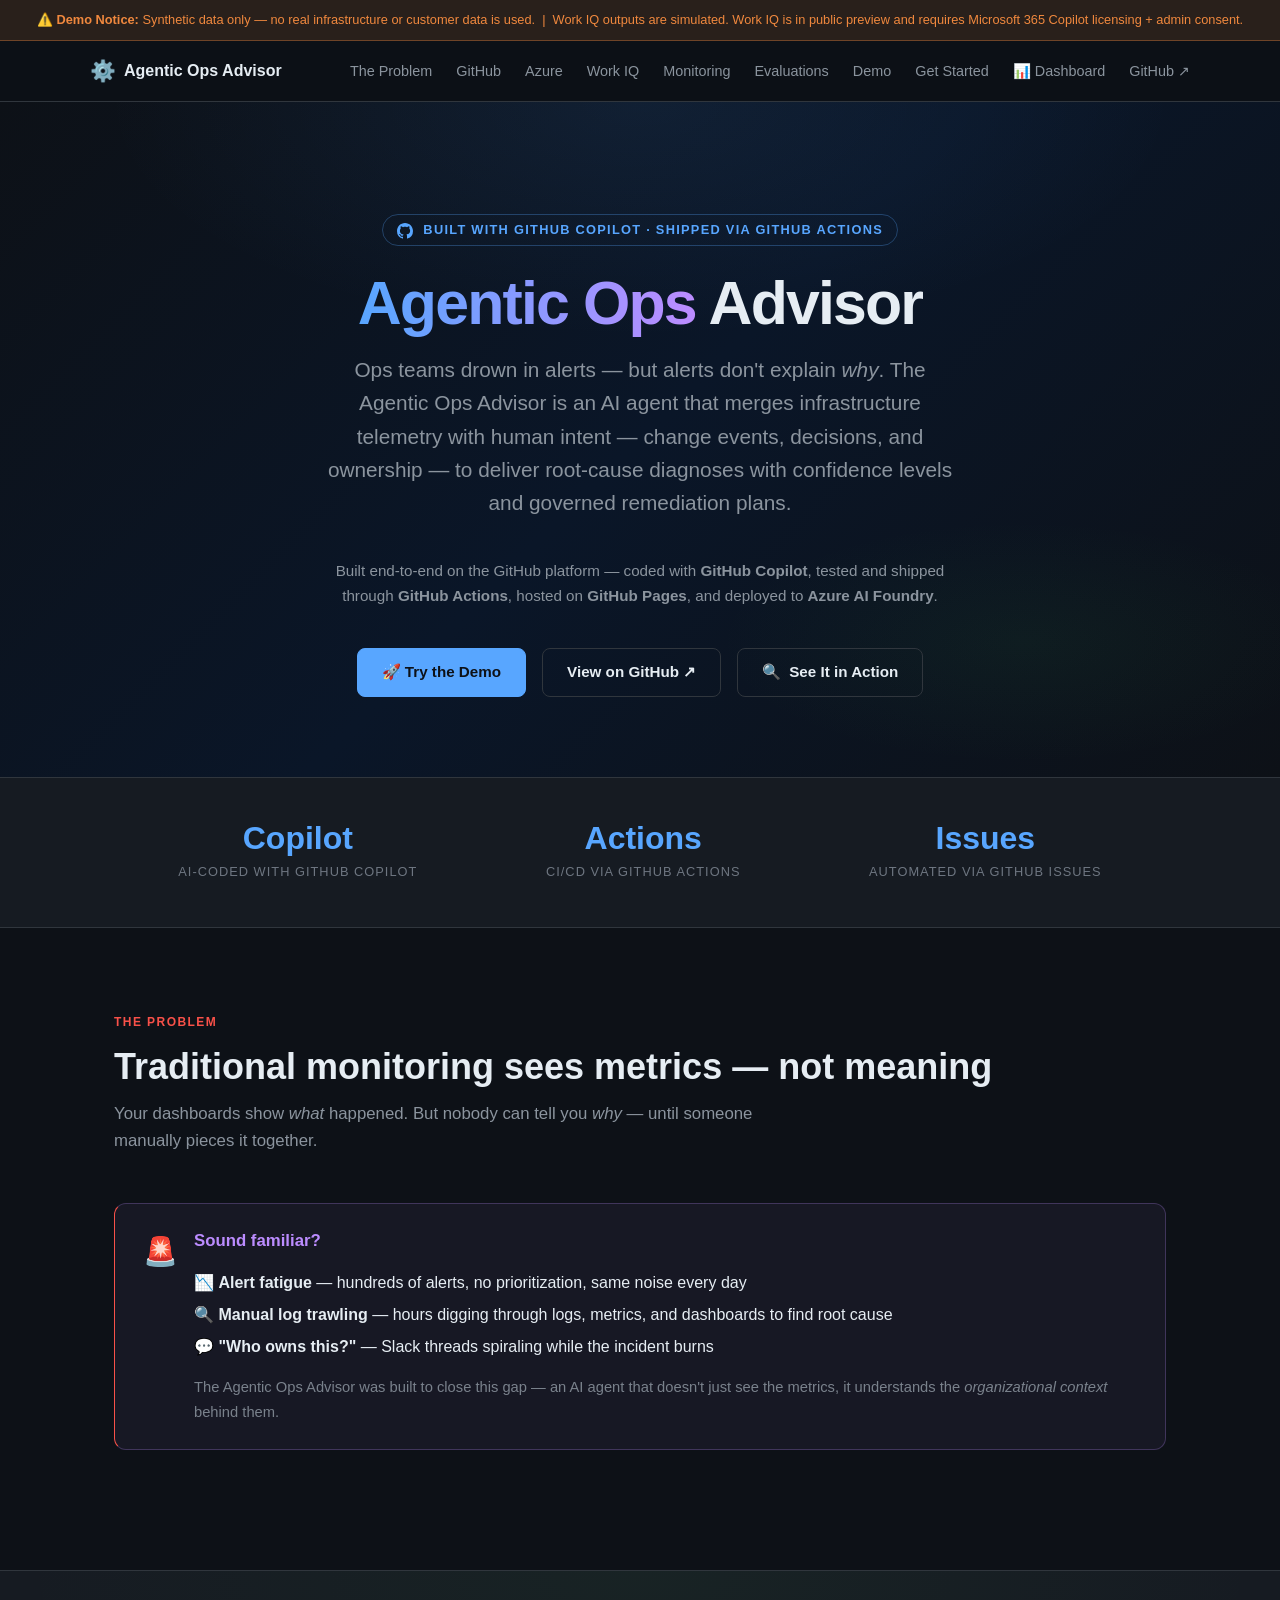
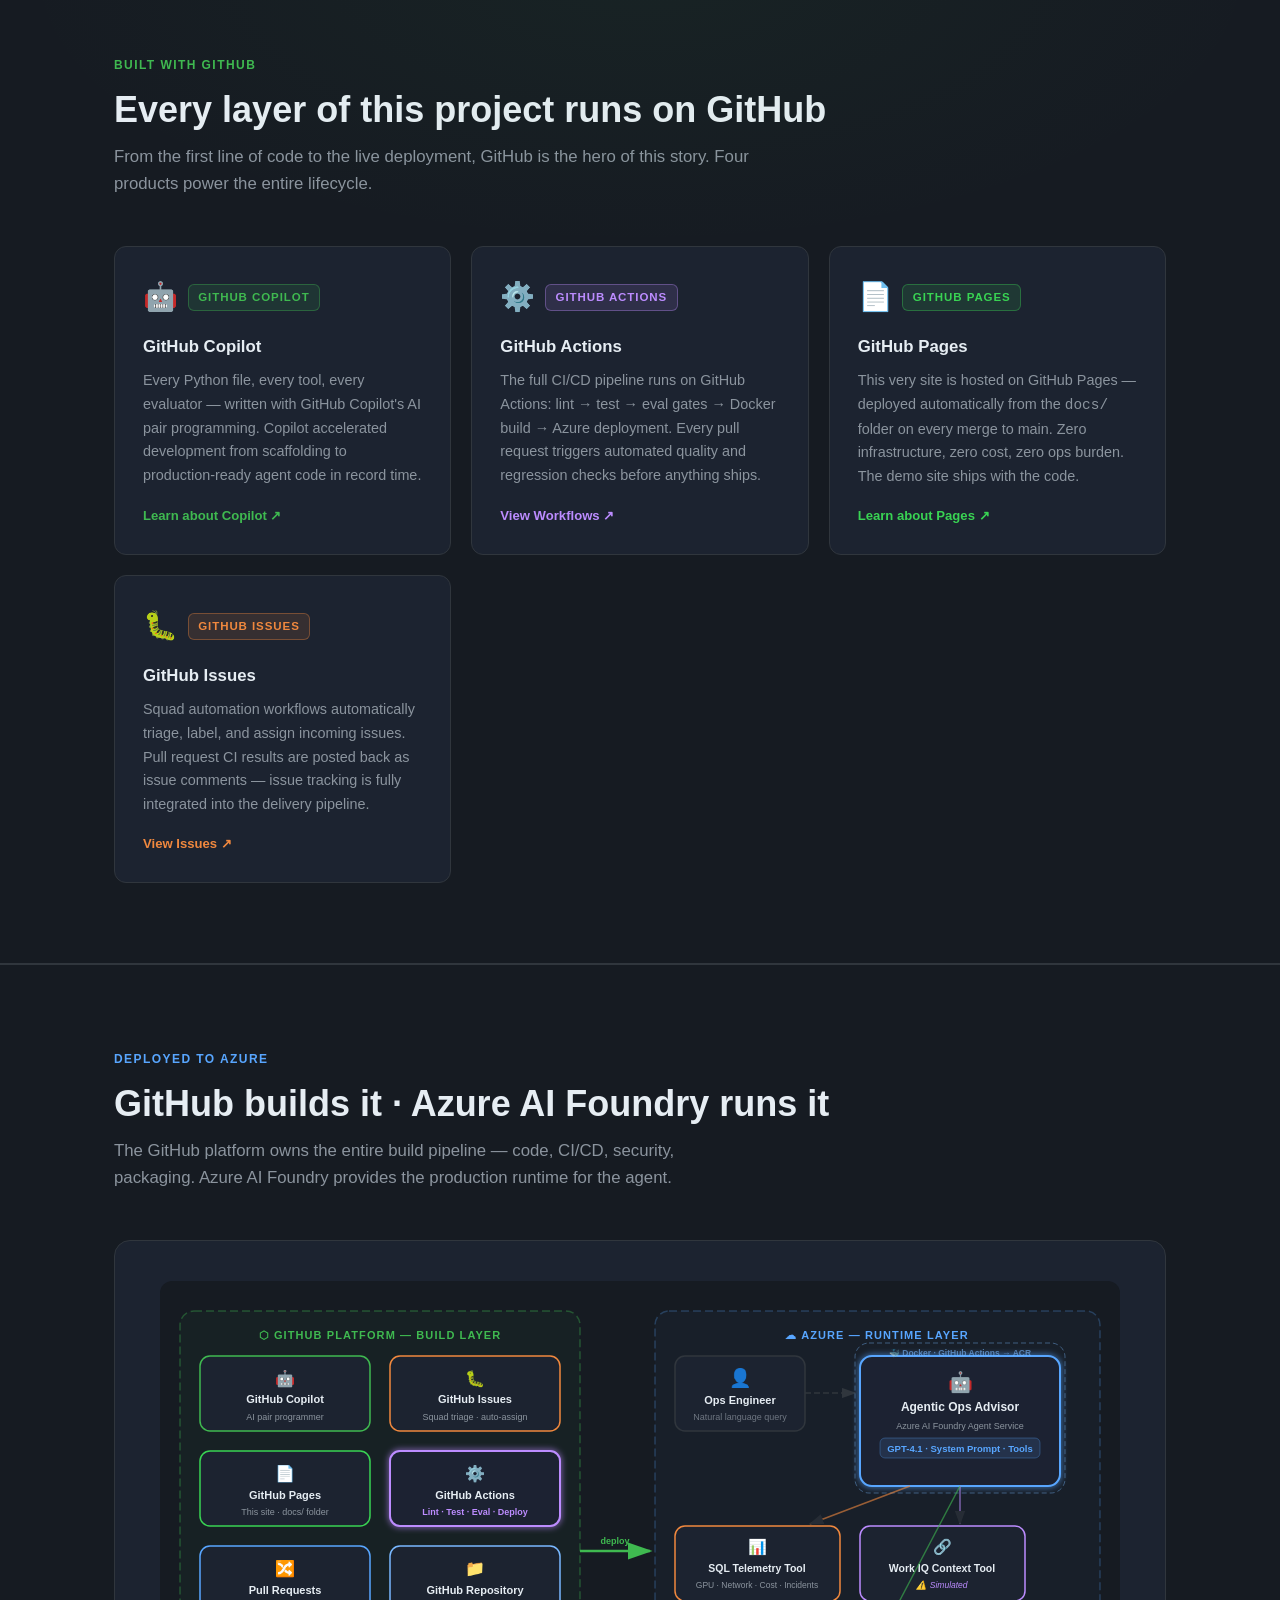
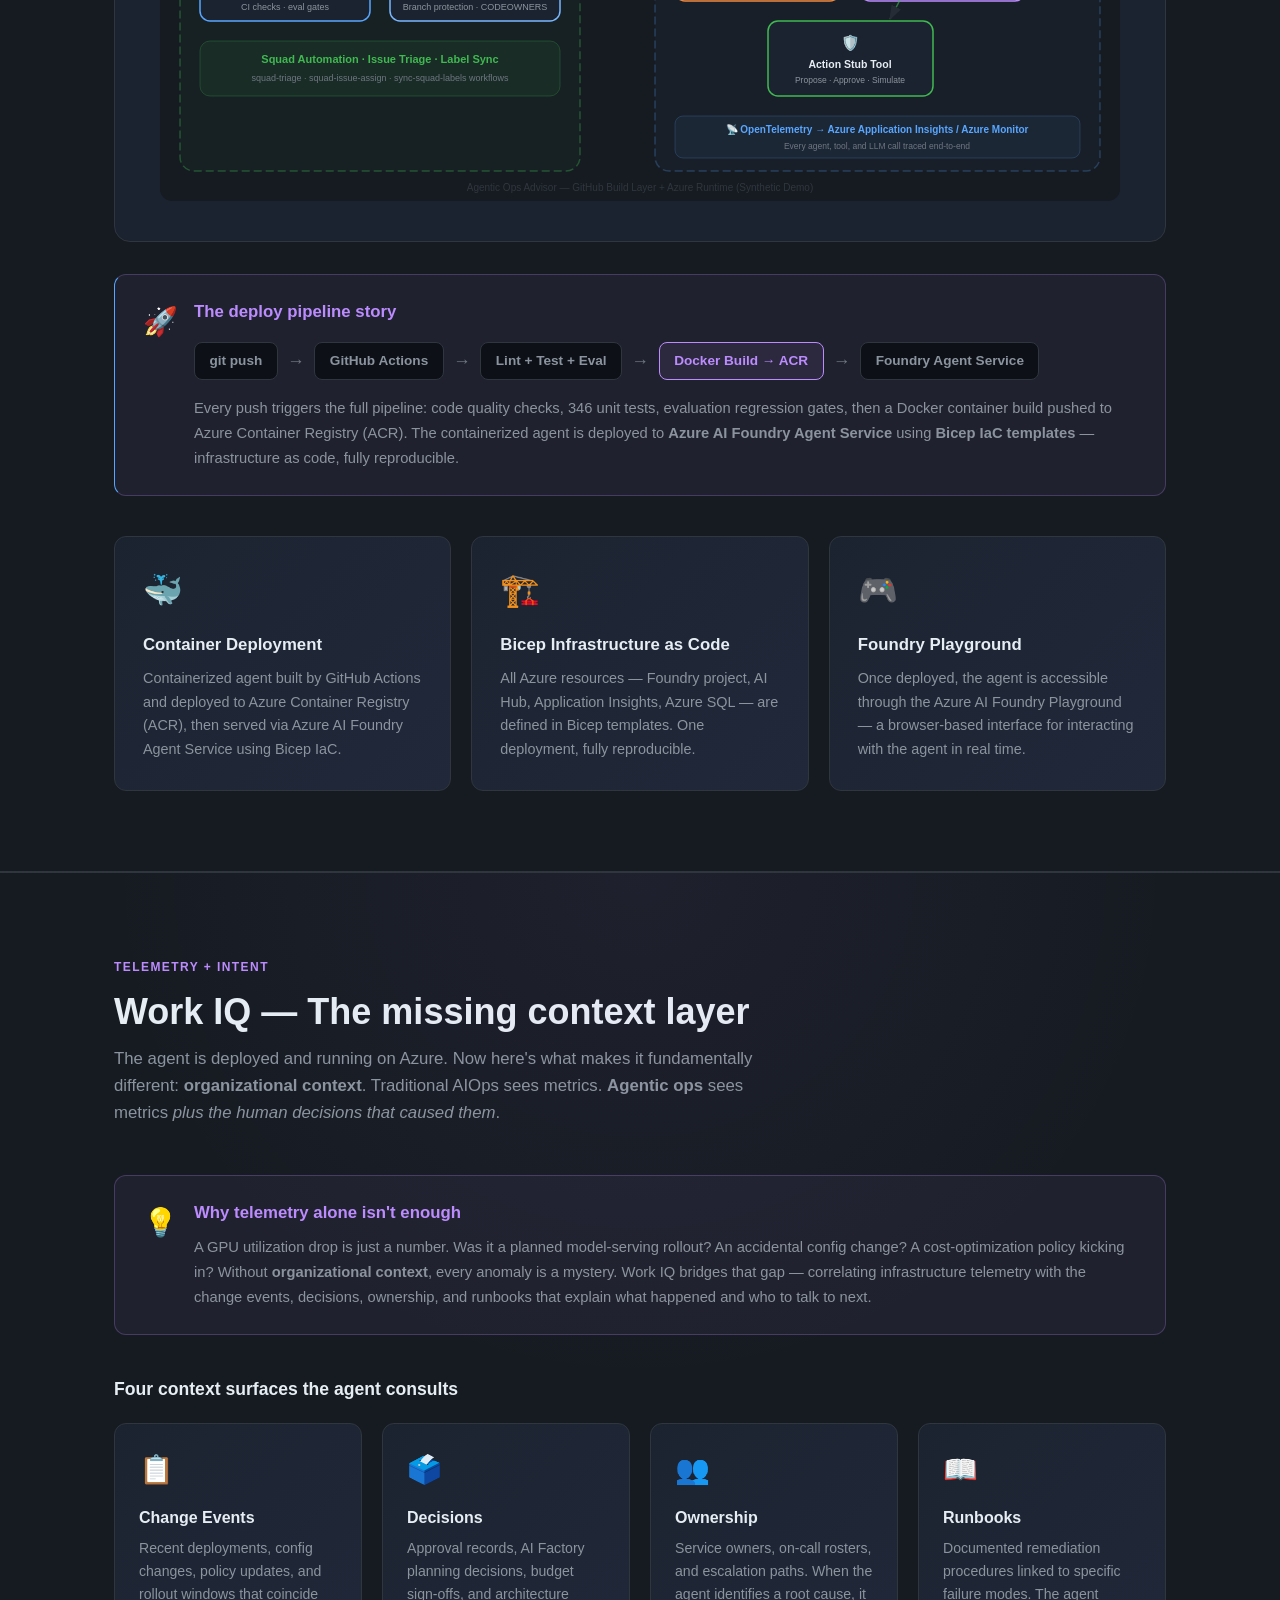
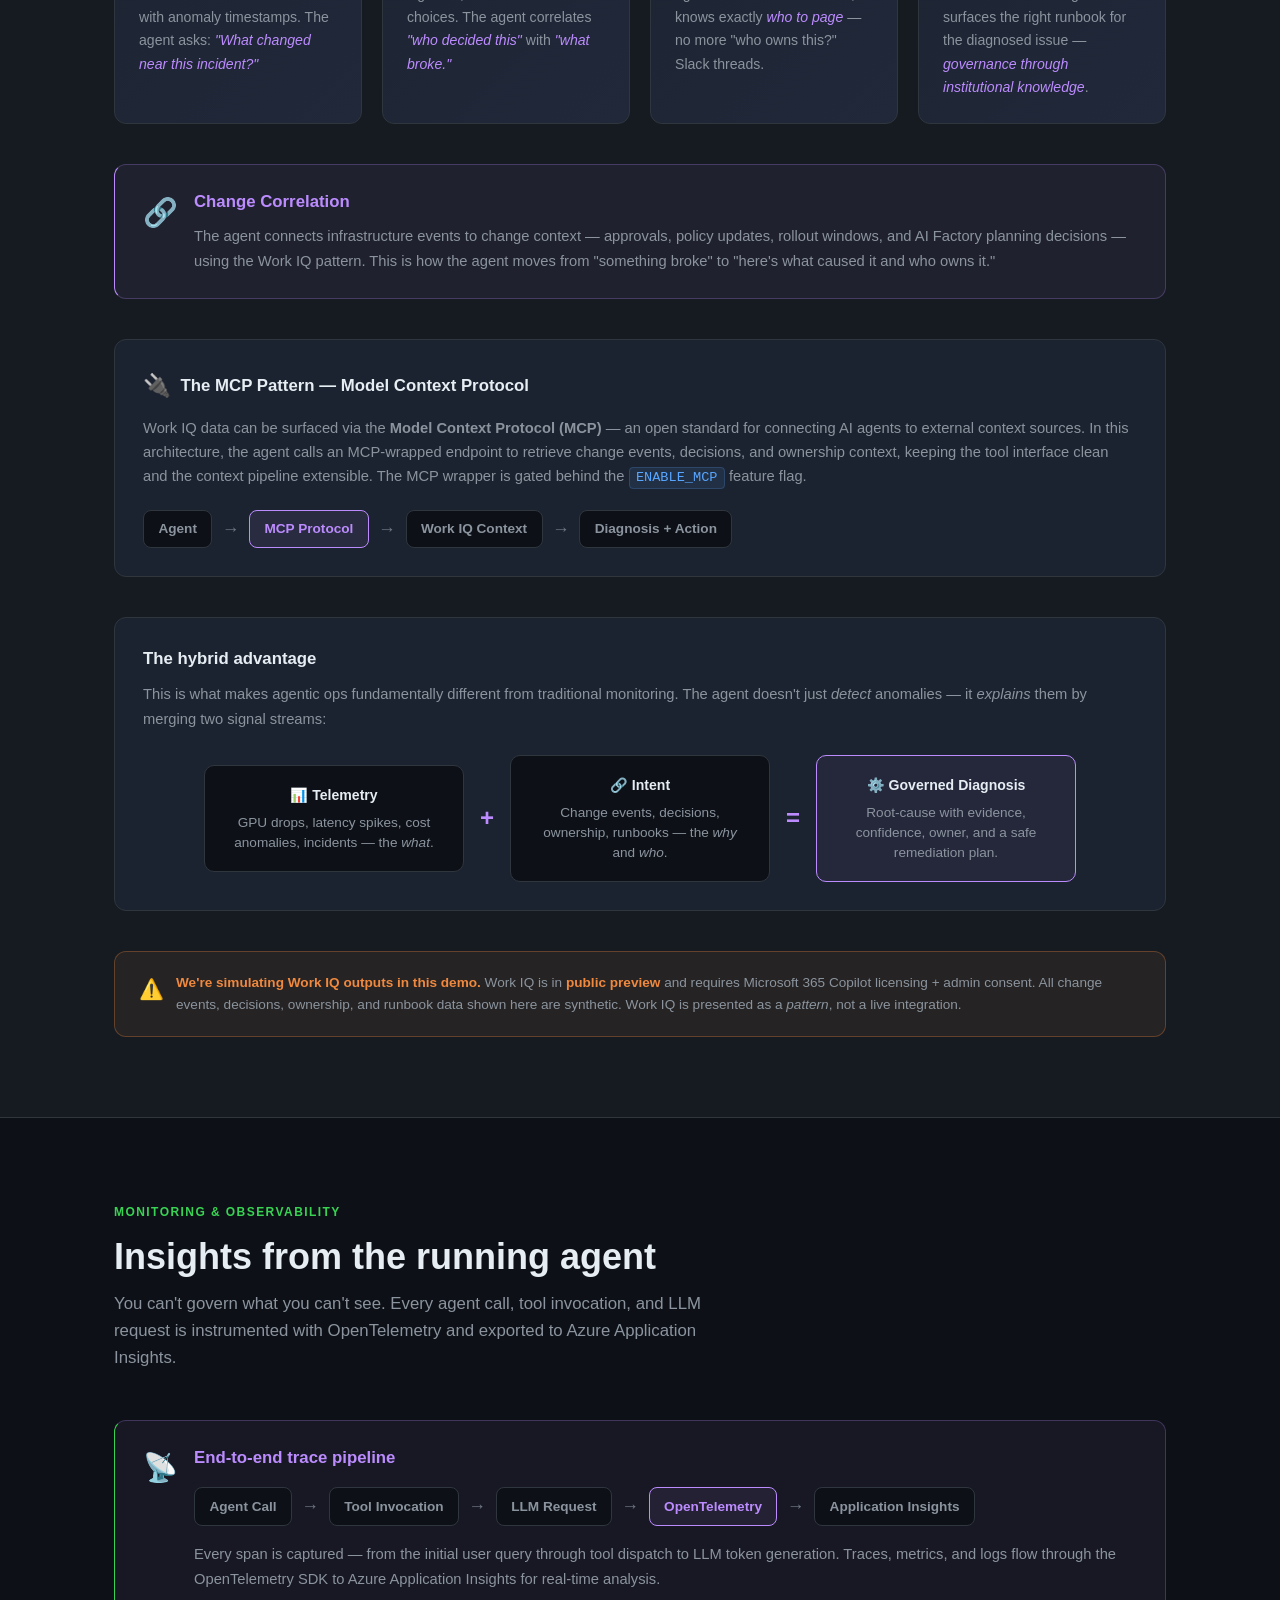
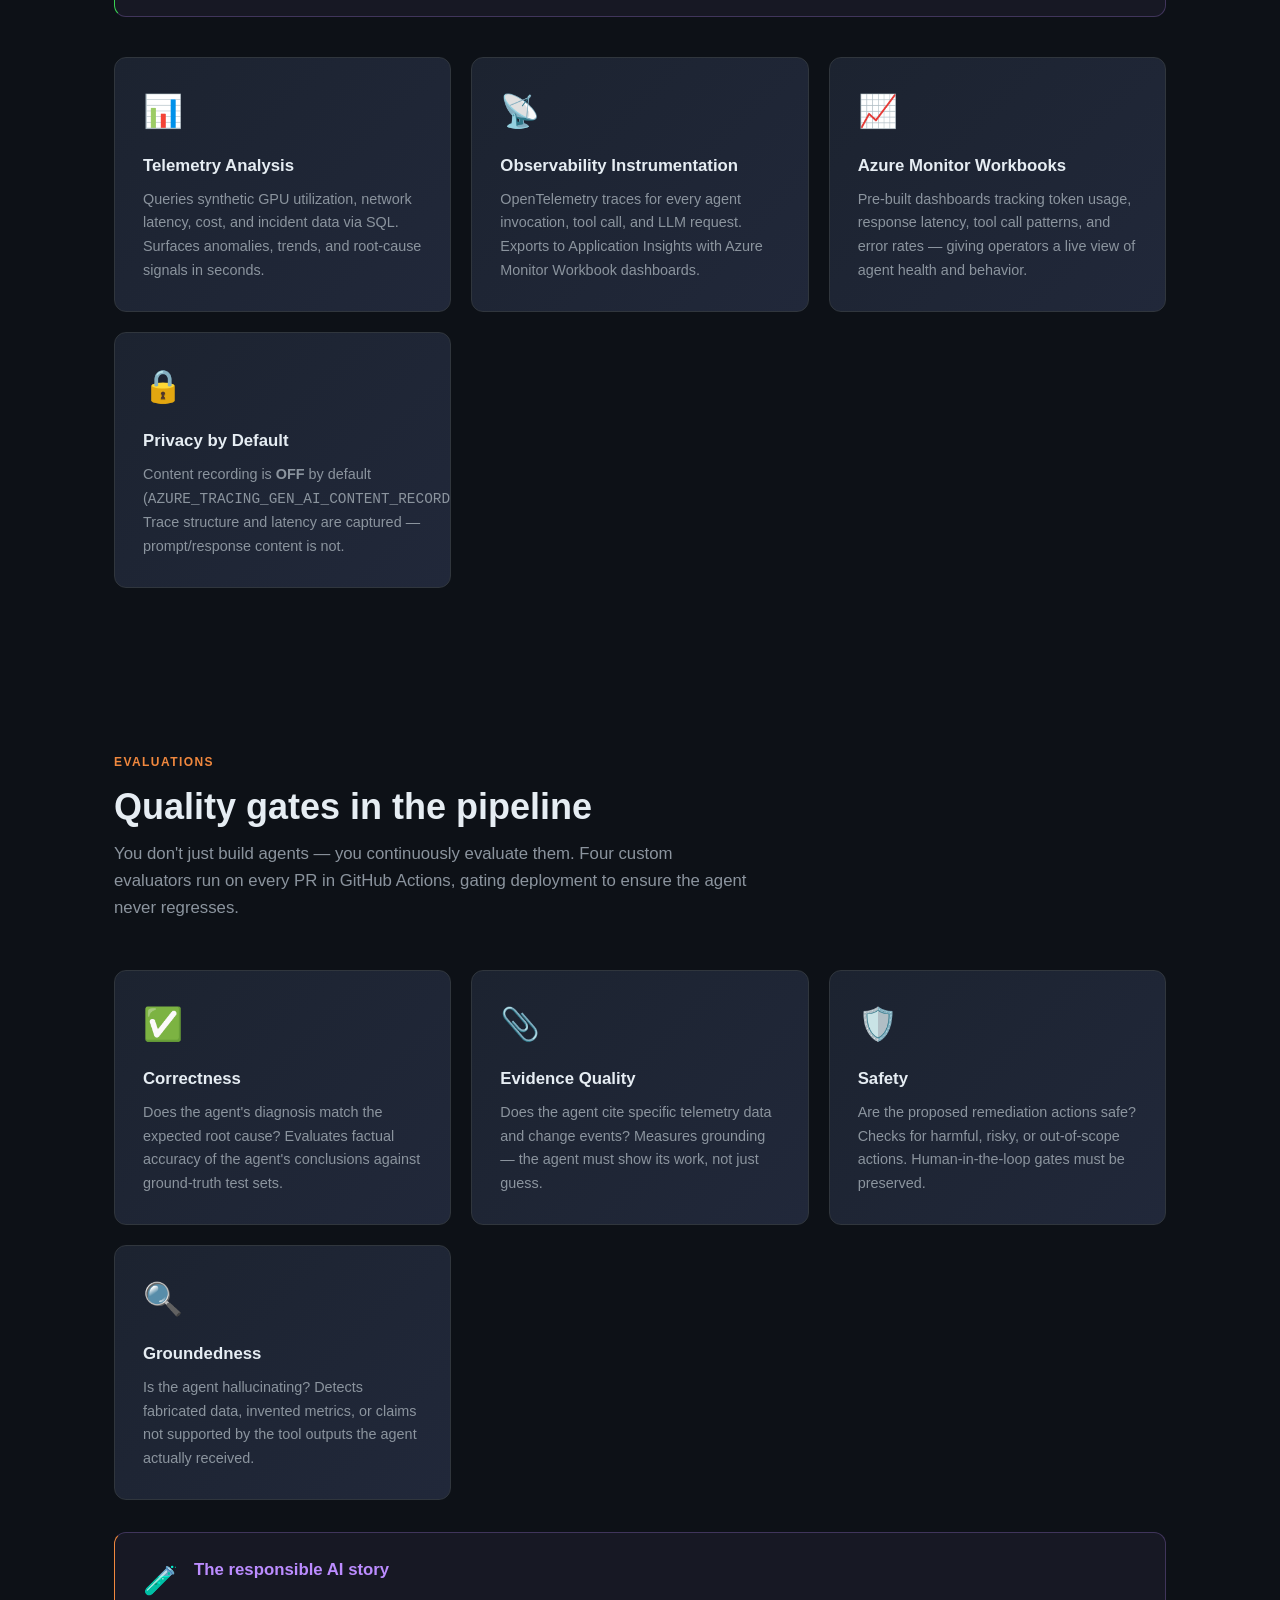
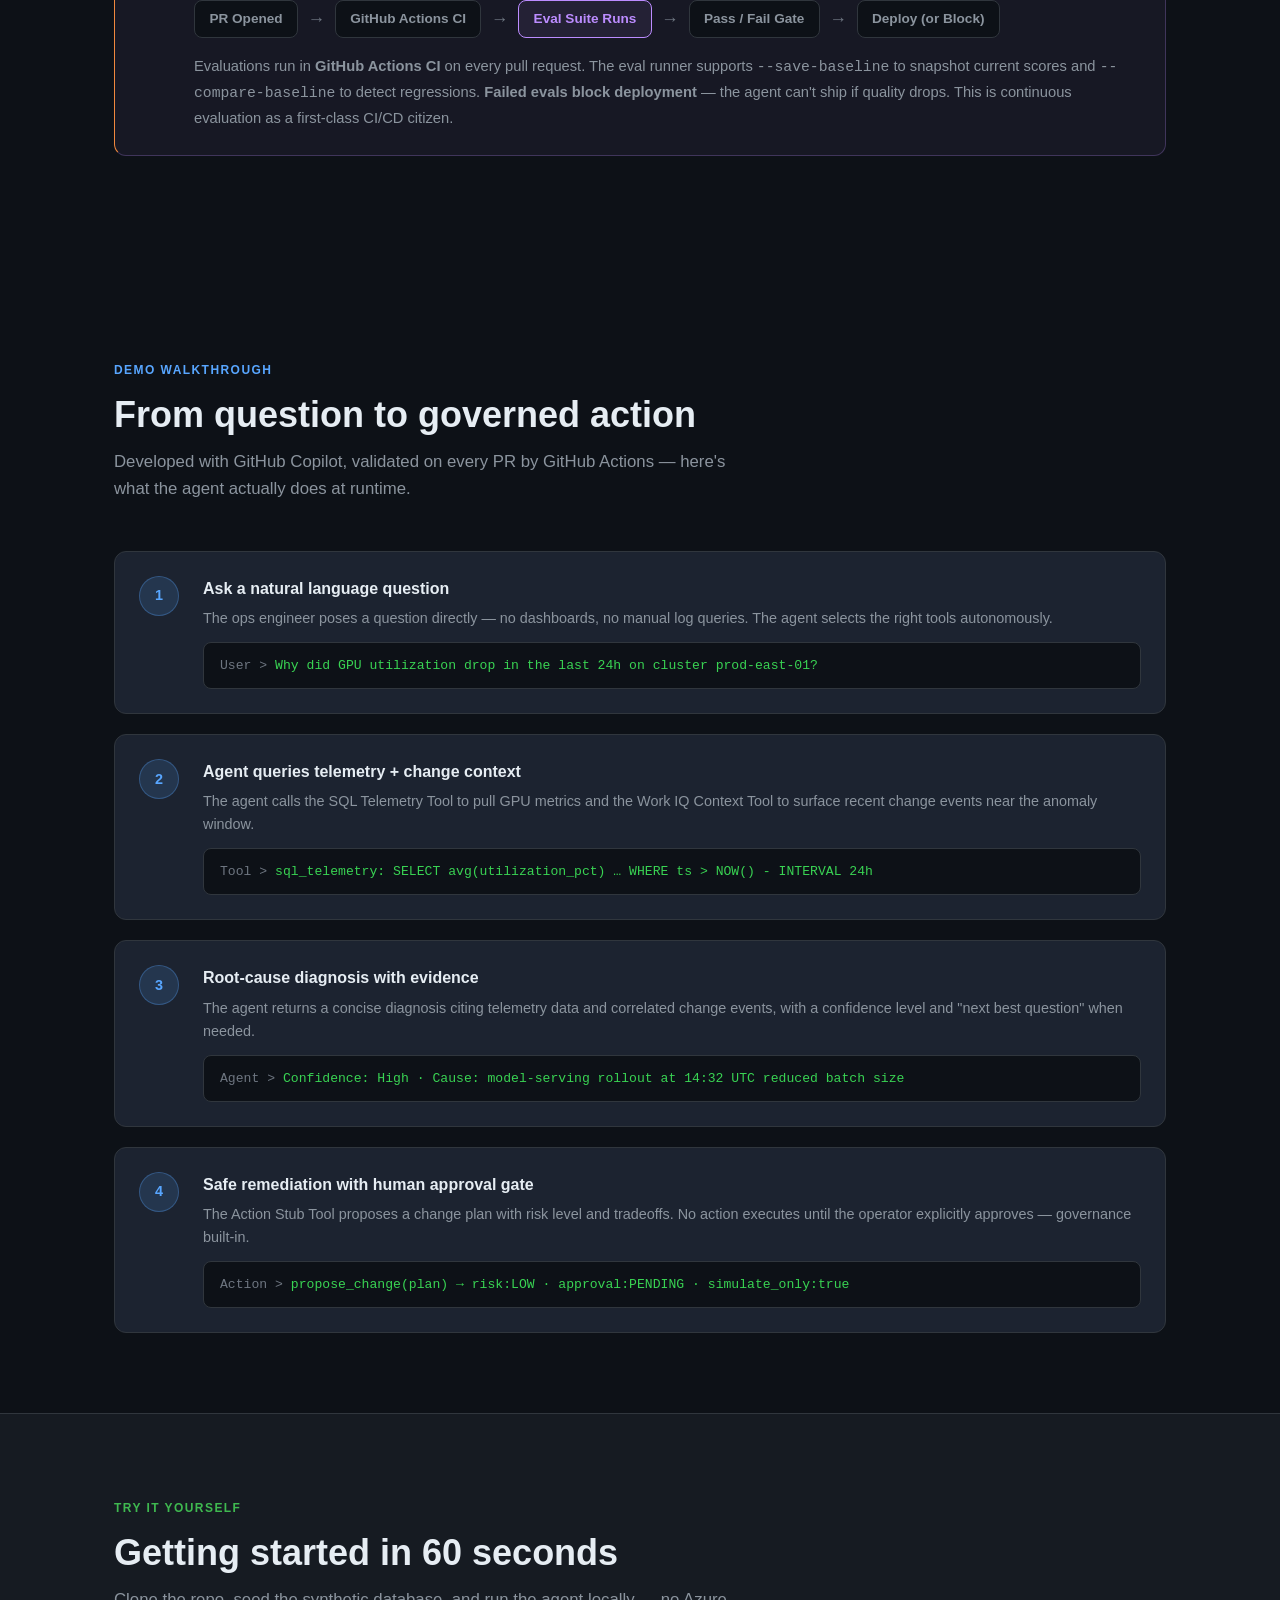
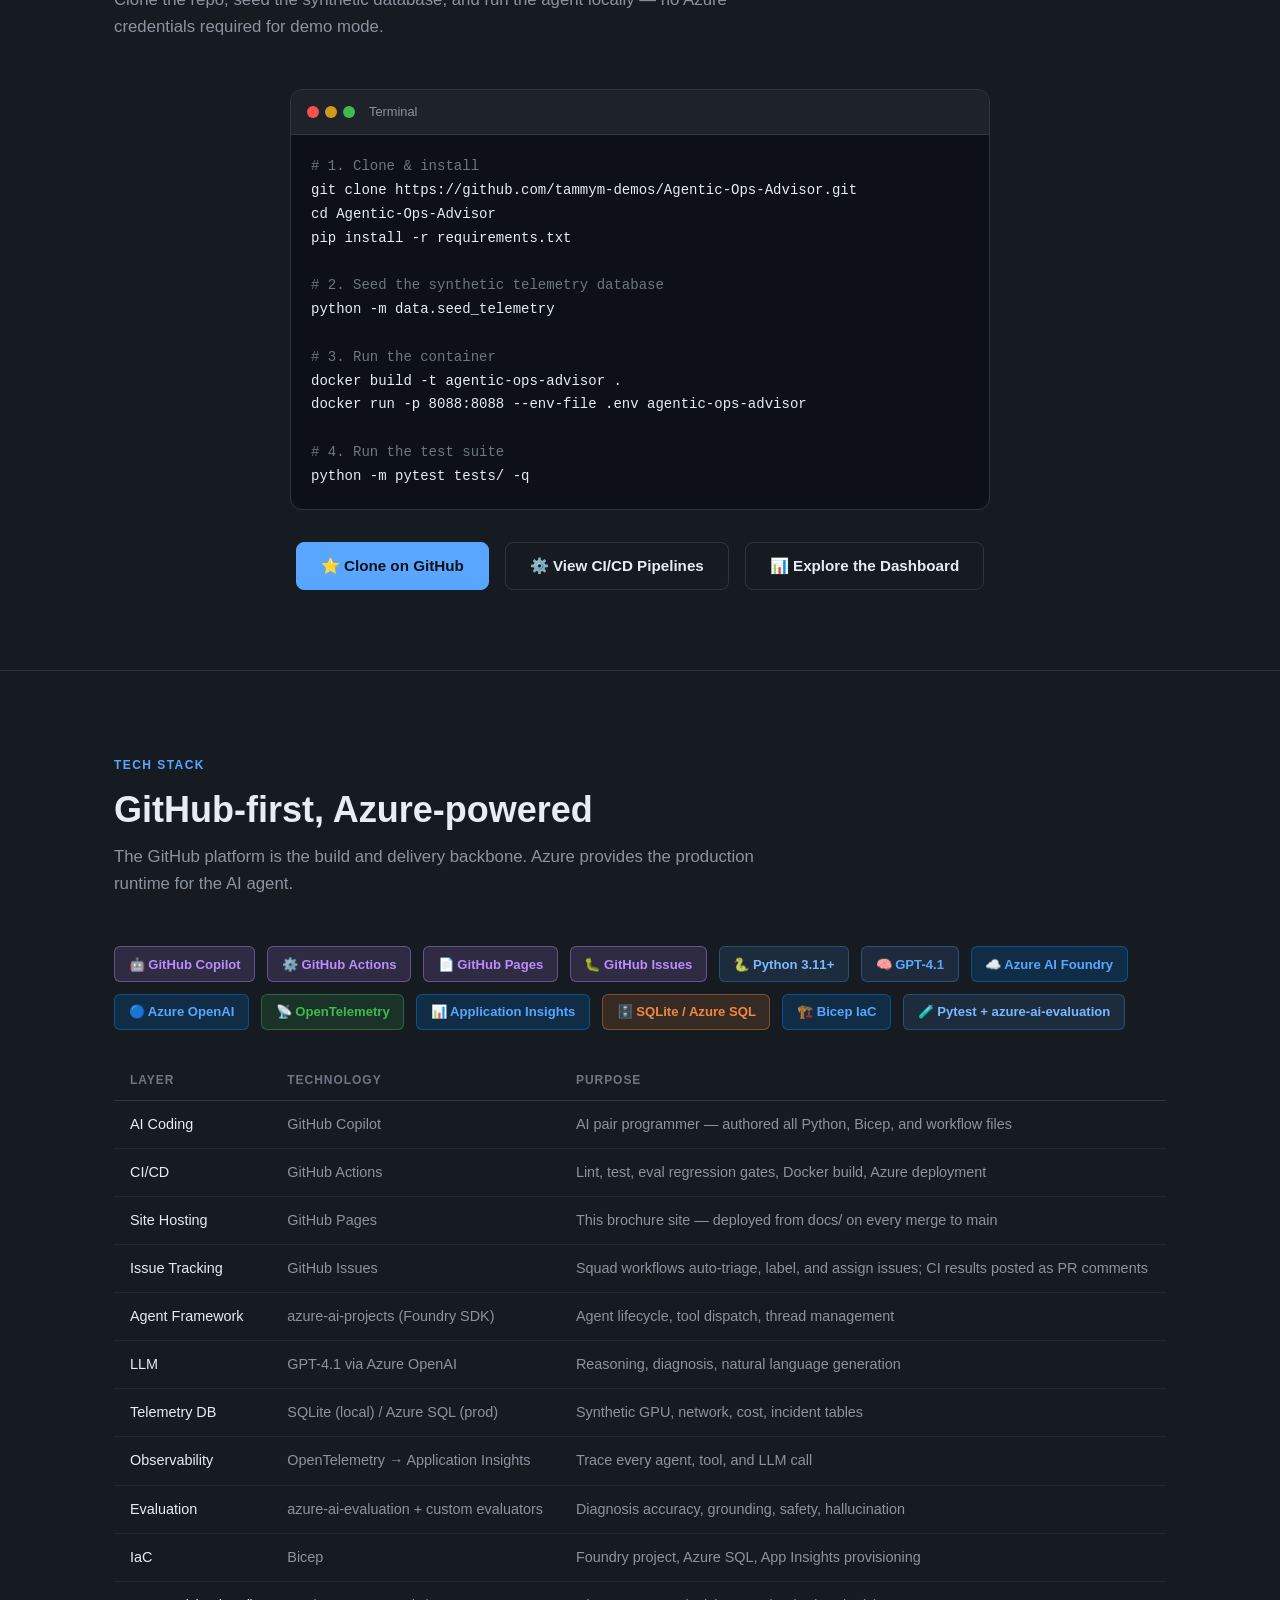
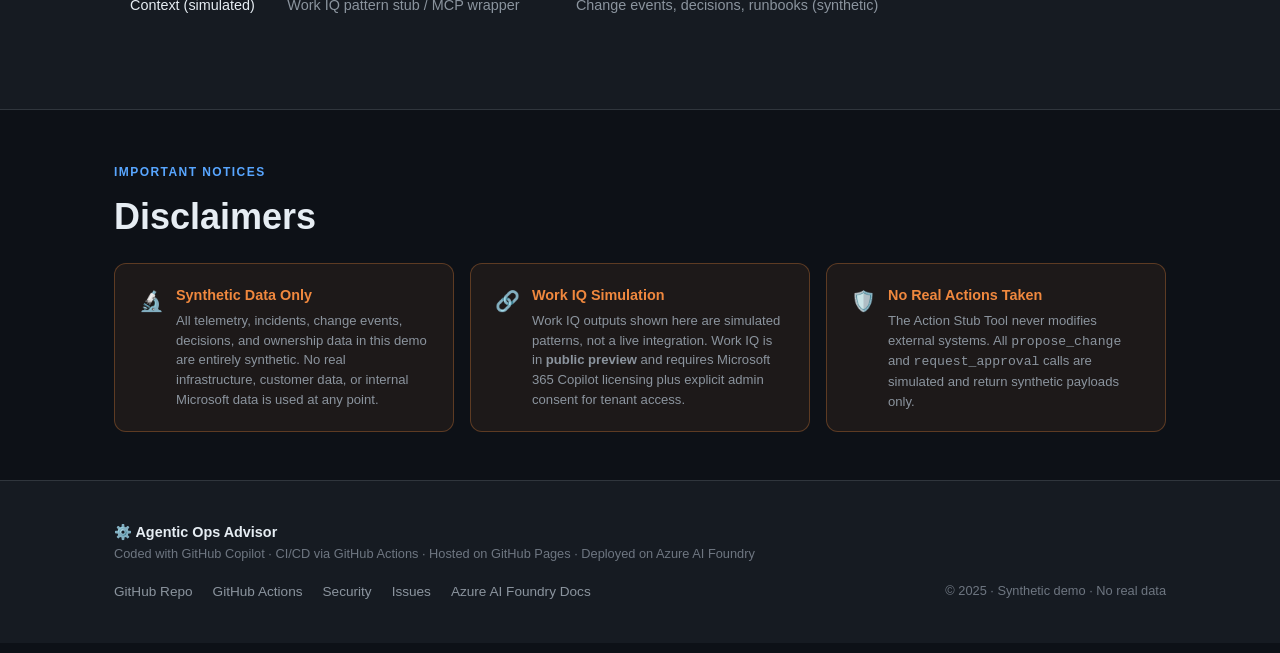
==== commit 3fdec6d1: "Migrate to Azure AI Agent Framework (Phases 1-7) Complete migration from custom SSE-based agent to t" ====
--- a/docs/index.html
+++ b/docs/index.html
@@ -870,8 +870,9 @@
 <span class="code-comment"># 2. Seed the synthetic telemetry database</span>
 python -m data.seed_telemetry
 
-<span class="code-comment"># 3. Run in demo mode (no Azure creds needed)</span>
-python scripts/run_local.py
+<span class="code-comment"># 3. Run the container</span>
+docker build -t agentic-ops-advisor .
+docker run -p 8088:8088 --env-file .env agentic-ops-advisor
 
 <span class="code-comment"># 4. Run the test suite</span>
 python -m pytest tests/ -q</code></pre>
